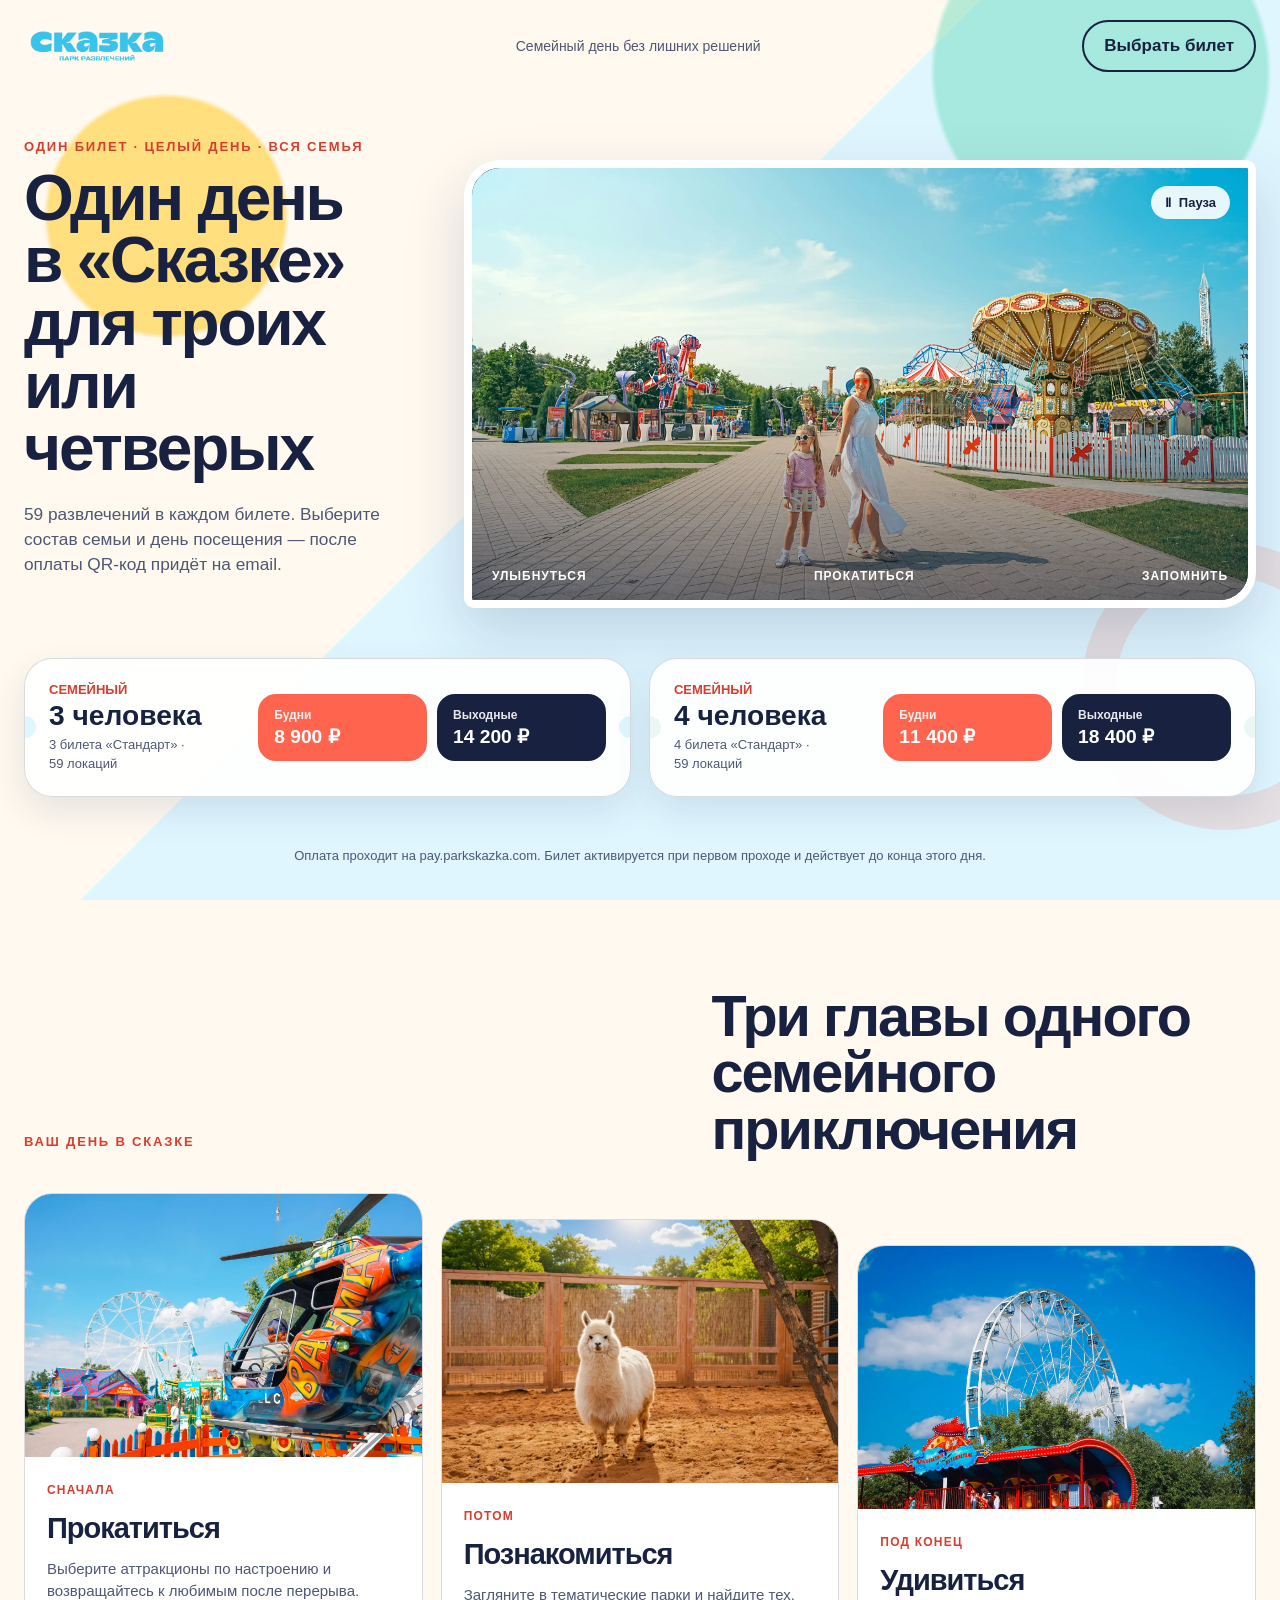
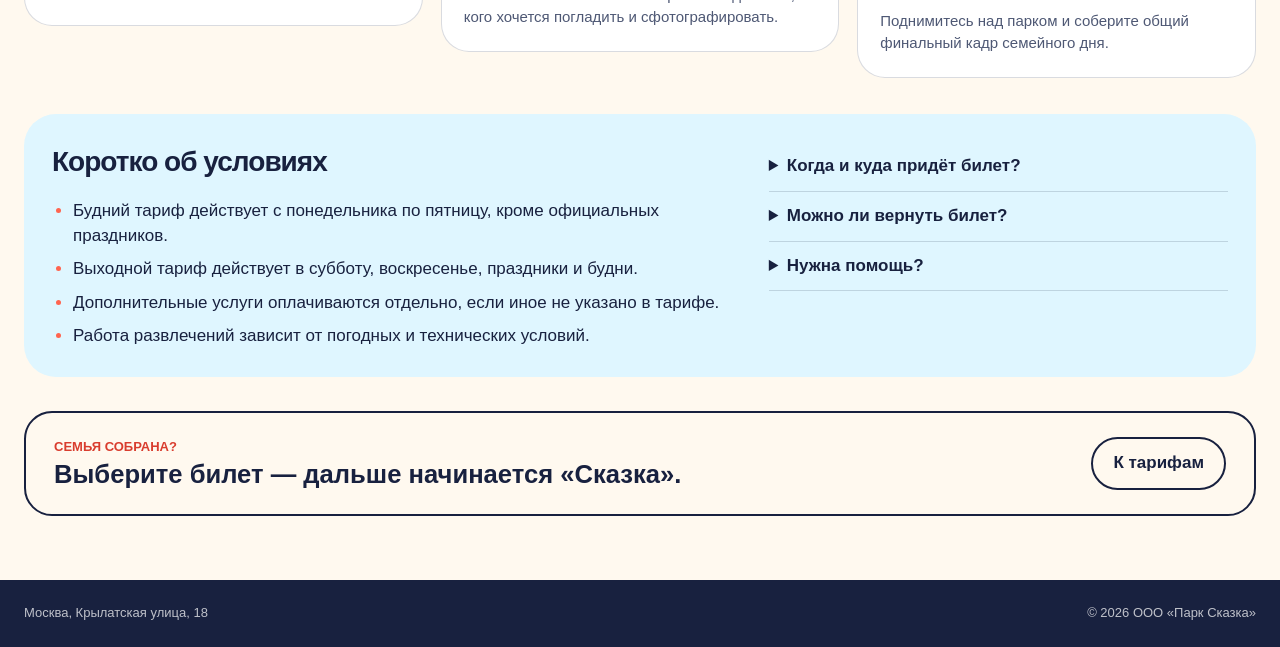
==== family-ticket/index.html @ e7d9a318 "Publish temporary VK ticket landings" ====
<!doctype html>
<html lang="ru">
<head>
  <meta charset="utf-8">
  <meta name="viewport" content="width=device-width, initial-scale=1">
  <meta name="description" content="Семейный билет в Парк «Сказка» на 3 или 4 человек. Выберите тариф на будни или выходные и перейдите к оплате.">
  <meta name="theme-color" content="#ff644f">
  <title>Семейный билет в Парк «Сказка»</title>
  <link rel="preload" href="assets/hero-poster.webp" as="image" fetchpriority="high">
  <link rel="stylesheet" href="styles.css">
  <script src="tracking-config.js"></script>
  <script src="script.js" defer></script>
</head>
<body data-page="family-ticket">
  <a class="skip-link" href="#tickets">К тарифам</a>

  <header class="site-header">
    <a class="brand" href="https://parkskazka.com/" aria-label="Перейти на сайт Парка Сказка">
      <img src="assets/skazka-logo.png" alt="Парк Сказка" width="146" height="63">
    </a>
    <p class="header-note">Семейный день без лишних решений</p>
    <a class="header-buy" href="#tickets">Выбрать билет</a>
  </header>

  <main>
    <section class="hero" aria-labelledby="family-title">
      <div class="hero-copy reveal">
        <p class="eyebrow">Один билет · целый день · вся семья</p>
        <h1 id="family-title">Один день в «Сказке» для троих или четверых</h1>
        <p class="hero-lead">59 развлечений в каждом билете. Выберите состав семьи и день посещения — после оплаты QR-код придёт на email.</p>
      </div>

      <div class="film-frame reveal" data-reveal-delay="1">
        <video class="hero-video" autoplay muted loop playsinline preload="metadata" poster="assets/hero-poster.webp" aria-label="Семейный день в Парке Сказка">
          <source src="assets/park-day.mp4" type="video/mp4">
        </video>
        <button class="video-toggle" type="button" aria-pressed="false" aria-label="Остановить видео">
          <span aria-hidden="true">Ⅱ</span><span class="video-toggle-text">Пауза</span>
        </button>
        <div class="film-caption" aria-hidden="true">
          <span>улыбнуться</span><span>прокатиться</span><span>запомнить</span>
        </div>
      </div>

      <div class="ticket-zone" id="tickets" aria-label="Тарифы семейного билета">
        <article class="ticket-card reveal" data-reveal-delay="2">
          <div class="ticket-topline"><span>Семейный</span><strong>3 человека</strong></div>
          <p class="ticket-includes">3 билета «Стандарт» · 59 локаций</p>
          <div class="ticket-prices">
            <a class="price-button" data-goal="family_3_weekday" href="https://pay.parkskazka.com/goods/13166429?quantity=1">
              <span>Будни</span><strong>8 900 ₽</strong>
            </a>
            <a class="price-button price-button--weekend" data-goal="family_3_weekend" href="https://pay.parkskazka.com/goods/13166430?quantity=1">
              <span>Выходные</span><strong>14 200 ₽</strong>
            </a>
          </div>
        </article>

        <article class="ticket-card ticket-card--sun reveal" data-reveal-delay="3">
          <div class="ticket-topline"><span>Семейный</span><strong>4 человека</strong></div>
          <p class="ticket-includes">4 билета «Стандарт» · 59 локаций</p>
          <div class="ticket-prices">
            <a class="price-button" data-goal="family_4_weekday" href="https://pay.parkskazka.com/goods/13166432?quantity=1">
              <span>Будни</span><strong>11 400 ₽</strong>
            </a>
            <a class="price-button price-button--weekend" data-goal="family_4_weekend" href="https://pay.parkskazka.com/goods/13166434?quantity=1">
              <span>Выходные</span><strong>18 400 ₽</strong>
            </a>
          </div>
        </article>
      </div>

      <p class="payment-note">Оплата проходит на pay.parkskazka.com. Билет активируется при первом проходе и действует до конца этого дня.</p>
    </section>

    <section class="day-route" aria-labelledby="route-title">
      <div class="route-heading reveal">
        <p class="eyebrow">Ваш день в Сказке</p>
        <h2 id="route-title">Три главы одного семейного приключения</h2>
      </div>

      <div class="route-grid">
        <article class="route-step reveal">
          <figure>
            <img src="assets/ride.webp" alt="Семейный аттракцион в Парке Сказка" width="900" height="600" loading="lazy">
          </figure>
          <div class="route-copy"><span>Сначала</span><h3>Прокатиться</h3><p>Выберите аттракционы по настроению и возвращайтесь к любимым после перерыва.</p></div>
        </article>
        <article class="route-step reveal" data-reveal-delay="1">
          <figure>
            <img src="assets/alpaca.webp" alt="Альпака в тематической локации Парка Сказка" width="900" height="600" loading="lazy">
          </figure>
          <div class="route-copy"><span>Потом</span><h3>Познакомиться</h3><p>Загляните в тематические парки и найдите тех, кого хочется погладить и сфотографировать.</p></div>
        </article>
        <article class="route-step reveal" data-reveal-delay="2">
          <figure>
            <img src="assets/ferris.webp" alt="Колесо обозрения в Парке Сказка" width="900" height="600" loading="lazy">
          </figure>
          <div class="route-copy"><span>Под конец</span><h3>Удивиться</h3><p>Поднимитесь над парком и соберите общий финальный кадр семейного дня.</p></div>
        </article>
      </div>

      <div class="conditions reveal">
        <div class="condition-summary">
          <h3>Коротко об условиях</h3>
          <ul>
            <li>Будний тариф действует с понедельника по пятницу, кроме официальных праздников.</li>
            <li>Выходной тариф действует в субботу, воскресенье, праздники и будни.</li>
            <li>Дополнительные услуги оплачиваются отдельно, если иное не указано в тарифе.</li>
            <li>Работа развлечений зависит от погодных и технических условий.</li>
          </ul>
        </div>
        <div class="faq">
          <details>
            <summary>Когда и куда придёт билет?</summary>
            <p>Сразу после оплаты на указанный email придёт письмо с QR-кодом.</p>
          </details>
          <details>
            <summary>Можно ли вернуть билет?</summary>
            <p>После списания первого прохода билет возврату не подлежит.</p>
          </details>
          <details>
            <summary>Нужна помощь?</summary>
            <p><a href="tel:+74951336556">+7 495 133-65-56</a> · <a href="mailto:info@parkskazka.com">info@parkskazka.com</a> · <a href="https://telegram.me/+79779804366">написать в поддержку</a></p>
          </details>
        </div>
      </div>

      <div class="closing-cta reveal">
        <div><span>Семья собрана?</span><strong>Выберите билет — дальше начинается «Сказка».</strong></div>
        <a href="#tickets">К тарифам</a>
      </div>
    </section>
  </main>

  <footer class="site-footer">
    <span>Москва, Крылатская улица, 18</span>
    <span>© 2026 ООО «Парк Сказка»</span>
  </footer>

  <a class="mobile-cta" data-goal="family_mobile_primary" href="https://pay.parkskazka.com/goods/13166429?quantity=1">
    <span>Семейный на 3</span><strong>от 8 900 ₽</strong>
  </a>
</body>
</html>
---- family-ticket/styles.css ----
:root {
  --ink: #18213f;
  --ink-soft: #4e5874;
  --paper: #fff9ef;
  --sky: #dff6ff;
  --coral: #ff644f;
  --coral-dark: #d93d2e;
  --sun: #ffd34e;
  --mint: #57d6b2;
  --white: #ffffff;
  --line: rgba(24, 33, 63, 0.16);
  --shadow: 0 24px 60px rgba(36, 49, 89, 0.18);
  --radius: 28px;
}

* { box-sizing: border-box; }

html {
  scroll-behavior: smooth;
  color-scheme: light;
}

body {
  margin: 0;
  min-width: 320px;
  color: var(--ink);
  background: var(--paper);
  font-family: "Segoe UI", Arial, sans-serif;
  font-size: 17px;
  line-height: 1.45;
  overflow-x: hidden;
}

img, video { display: block; max-width: 100%; }
a { color: inherit; }
button, a { -webkit-tap-highlight-color: transparent; }

:focus-visible {
  outline: 4px solid var(--sun);
  outline-offset: 4px;
}

.skip-link {
  position: fixed;
  z-index: 100;
  top: 12px;
  left: 12px;
  width: 1px;
  height: 1px;
  padding: 0;
  overflow: hidden;
  border-radius: 12px;
  background: var(--ink);
  color: var(--white);
  clip-path: inset(50%);
  white-space: nowrap;
}

.skip-link:focus {
  width: auto;
  height: auto;
  padding: 10px 16px;
  overflow: visible;
  clip-path: none;
}

.site-header {
  position: absolute;
  z-index: 10;
  top: 0;
  left: 50%;
  display: grid;
  grid-template-columns: 170px 1fr auto;
  align-items: center;
  width: min(1240px, calc(100% - 48px));
  min-height: 92px;
  transform: translateX(-50%);
}

.brand { display: inline-flex; width: fit-content; }
.brand img { width: 146px; height: auto; }
.header-note { margin: 0; color: var(--ink-soft); font-size: 14px; text-align: center; }

.header-buy,
.closing-cta a {
  padding: 12px 20px;
  border: 2px solid var(--ink);
  border-radius: 999px;
  font-weight: 800;
  text-decoration: none;
  transition: transform 180ms ease, box-shadow 180ms ease, background 180ms ease;
}

.header-buy:hover,
.closing-cta a:hover {
  background: var(--ink);
  color: var(--white);
  transform: translateY(-2px);
}

.hero {
  position: relative;
  display: grid;
  grid-template-columns: minmax(280px, 0.8fr) minmax(520px, 1.6fr);
  grid-template-areas:
    "copy film"
    "tickets tickets"
    "note note";
  gap: 26px 44px;
  align-items: end;
  min-height: 100svh;
  padding: 128px max(24px, calc((100vw - 1240px) / 2)) 34px;
  overflow: hidden;
  background:
    radial-gradient(circle at 13% 24%, rgba(255, 211, 78, 0.7) 0 9%, transparent 9.4%),
    radial-gradient(circle at 86% 8%, rgba(87, 214, 178, 0.42) 0 12%, transparent 12.4%),
    linear-gradient(135deg, var(--paper) 0 45%, var(--sky) 45% 100%);
}

.hero::after {
  content: "";
  position: absolute;
  right: -90px;
  bottom: 70px;
  width: 220px;
  aspect-ratio: 1;
  border: 34px solid rgba(255, 100, 79, 0.16);
  border-radius: 50%;
  pointer-events: none;
}

.hero-copy {
  z-index: 1;
  grid-area: copy;
  align-self: center;
  max-width: 510px;
  padding-bottom: 18px;
}

.eyebrow {
  margin: 0 0 12px;
  color: var(--coral-dark);
  font: 900 13px/1.1 "Trebuchet MS", Arial, sans-serif;
  letter-spacing: 0.14em;
  text-transform: uppercase;
}

h1, h2, h3, p { text-wrap: pretty; }

h1, h2, h3 {
  margin: 0;
  font-family: "Trebuchet MS", Arial, sans-serif;
  letter-spacing: -0.035em;
}

h1 {
  max-width: 10ch;
  font-size: clamp(42px, 5vw, 76px);
  line-height: 0.98;
}

.hero-lead {
  max-width: 42ch;
  margin: 22px 0 0;
  color: var(--ink-soft);
  font-size: clamp(17px, 1.35vw, 21px);
}

.film-frame {
  position: relative;
  z-index: 1;
  grid-area: film;
  min-height: 360px;
  overflow: hidden;
  border: 8px solid var(--white);
  border-radius: 36px 10px 36px 10px;
  background: var(--ink);
  box-shadow: var(--shadow);
  transform: rotate(0.8deg);
}

.hero-video {
  width: 100%;
  height: clamp(360px, 48vh, 520px);
  object-fit: cover;
  object-position: 50% 48%;
}

.film-frame::after {
  content: "";
  position: absolute;
  inset: 0;
  background: linear-gradient(180deg, transparent 50%, rgba(18, 30, 60, 0.56));
  pointer-events: none;
}

.video-toggle {
  position: absolute;
  z-index: 2;
  top: 18px;
  right: 18px;
  display: inline-flex;
  gap: 8px;
  align-items: center;
  padding: 10px 14px;
  border: 0;
  border-radius: 999px;
  color: var(--ink);
  background: rgba(255, 255, 255, 0.9);
  font: 800 13px/1 "Segoe UI", sans-serif;
  cursor: pointer;
  backdrop-filter: blur(10px);
}

.film-caption {
  position: absolute;
  z-index: 2;
  right: 20px;
  bottom: 18px;
  left: 20px;
  display: flex;
  justify-content: space-between;
  color: var(--white);
  font: 900 12px/1 "Trebuchet MS", sans-serif;
  letter-spacing: 0.08em;
  text-transform: uppercase;
}

.ticket-zone {
  position: relative;
  z-index: 2;
  grid-area: tickets;
  display: grid;
  grid-template-columns: repeat(2, minmax(0, 1fr));
  gap: 18px;
}

.ticket-card {
  position: relative;
  display: grid;
  grid-template-columns: minmax(170px, 0.7fr) minmax(300px, 1.3fr);
  grid-template-areas: "top prices" "include prices";
  gap: 2px 22px;
  align-items: center;
  padding: 22px 24px;
  overflow: hidden;
  border: 1px solid var(--line);
  border-radius: var(--radius);
  background: rgba(255, 255, 255, 0.92);
  box-shadow: 0 14px 35px rgba(50, 63, 98, 0.12);
}

.ticket-card::before,
.ticket-card::after {
  content: "";
  position: absolute;
  top: 50%;
  width: 22px;
  height: 22px;
  border-radius: 50%;
  background: var(--sky);
  transform: translateY(-50%);
}

.ticket-card::before { left: -11px; }
.ticket-card::after { right: -11px; }
.ticket-card--sun::before, .ticket-card--sun::after { background: #eaf7f2; }

.ticket-topline { grid-area: top; }
.ticket-topline span { display: block; color: var(--coral-dark); font-size: 13px; font-weight: 900; text-transform: uppercase; }
.ticket-topline strong { display: block; margin-top: 2px; font: 900 clamp(23px, 2.2vw, 34px)/1 "Trebuchet MS", sans-serif; }
.ticket-includes { grid-area: include; margin: 4px 0 0; color: var(--ink-soft); font-size: 13px; }

.ticket-prices {
  grid-area: prices;
  display: grid;
  grid-template-columns: repeat(2, minmax(0, 1fr));
  gap: 10px;
}

.price-button {
  display: grid;
  grid-template-columns: 1fr;
  gap: 2px;
  min-height: 64px;
  padding: 11px 14px;
  border: 2px solid var(--coral);
  border-radius: 18px;
  color: var(--white);
  background: var(--coral);
  text-decoration: none;
  transition: transform 180ms ease, box-shadow 180ms ease;
}

.price-button span { font-size: 12px; font-weight: 700; opacity: 0.9; }
.price-button strong { font: 900 clamp(17px, 1.5vw, 22px)/1.1 "Trebuchet MS", sans-serif; }
.price-button--weekend { border-color: var(--ink); background: var(--ink); }
.price-button:hover { transform: translateY(-3px); box-shadow: 0 10px 20px rgba(255, 100, 79, 0.28); }
.price-button--weekend:hover { box-shadow: 0 10px 20px rgba(24, 33, 63, 0.22); }

.payment-note {
  z-index: 1;
  grid-area: note;
  margin: 0;
  color: var(--ink-soft);
  font-size: 13px;
  text-align: center;
}

.day-route {
  position: relative;
  min-height: 100svh;
  padding: 88px max(24px, calc((100vw - 1240px) / 2)) 64px;
  background: var(--paper);
}

.route-heading {
  display: flex;
  justify-content: space-between;
  gap: 30px;
  align-items: end;
  margin-bottom: 36px;
}

.route-heading .eyebrow { flex: 0 0 180px; margin-bottom: 8px; }
.route-heading h2 { max-width: 17ch; font-size: clamp(36px, 4.5vw, 68px); line-height: 0.98; }

.route-grid {
  display: grid;
  grid-template-columns: repeat(3, minmax(0, 1fr));
  gap: 18px;
}

.route-step {
  overflow: hidden;
  border: 1px solid var(--line);
  border-radius: var(--radius);
  background: var(--white);
}

.route-step:nth-child(2) { transform: translateY(26px); }
.route-step:nth-child(3) { transform: translateY(52px); }
.route-step figure { margin: 0; overflow: hidden; aspect-ratio: 4 / 2.65; }
.route-step img { width: 100%; height: 100%; object-fit: cover; transition: transform 500ms ease; }
.route-step:hover img { transform: scale(1.035); }
.route-copy { padding: 20px 22px 24px; }
.route-copy span { color: var(--coral-dark); font-size: 12px; font-weight: 900; letter-spacing: 0.1em; text-transform: uppercase; }
.route-copy h3 { margin-top: 5px; font-size: 29px; }
.route-copy p { margin: 9px 0 0; color: var(--ink-soft); font-size: 15px; }

.conditions {
  display: grid;
  grid-template-columns: 1.2fr 0.8fr;
  gap: 28px;
  margin-top: 88px;
  padding: 28px;
  border-radius: 32px;
  background: var(--sky);
}

.conditions h3 { font-size: 28px; }
.conditions ul { display: grid; gap: 9px; margin: 16px 0 0; padding-left: 21px; }
.conditions li::marker { color: var(--coral); }

.faq details { border-bottom: 1px solid var(--line); }
.faq summary { padding: 12px 0; font-weight: 800; cursor: pointer; }
.faq p { margin: -2px 0 14px; color: var(--ink-soft); font-size: 14px; }
.faq a { color: var(--coral-dark); font-weight: 700; }

.closing-cta {
  display: flex;
  justify-content: space-between;
  gap: 24px;
  align-items: center;
  margin-top: 34px;
  padding: 24px 28px;
  border: 2px solid var(--ink);
  border-radius: 28px;
}

.closing-cta span { display: block; color: var(--coral-dark); font-size: 13px; font-weight: 900; text-transform: uppercase; }
.closing-cta strong { display: block; margin-top: 3px; font: 900 clamp(21px, 2vw, 30px)/1.1 "Trebuchet MS", sans-serif; }
.closing-cta a { flex: 0 0 auto; }

.site-footer {
  display: flex;
  justify-content: space-between;
  gap: 20px;
  padding: 24px max(24px, calc((100vw - 1240px) / 2));
  color: rgba(255, 255, 255, 0.72);
  background: var(--ink);
  font-size: 13px;
}

.mobile-cta { display: none; }

.js .reveal {
  opacity: 0;
  transform: translateY(18px);
  transition: opacity 600ms ease, transform 600ms ease;
}

.js .reveal[data-reveal-delay="1"] { transition-delay: 90ms; }
.js .reveal[data-reveal-delay="2"] { transition-delay: 180ms; }
.js .reveal[data-reveal-delay="3"] { transition-delay: 270ms; }
.js .reveal.is-visible { opacity: 1; transform: translateY(0); }
.js .route-step:nth-child(2).reveal.is-visible { transform: translateY(26px); }
.js .route-step:nth-child(3).reveal.is-visible { transform: translateY(52px); }

@media (max-width: 1050px) {
  .hero { grid-template-columns: 0.75fr 1.25fr; gap: 22px; }
  .ticket-card { grid-template-columns: 1fr; grid-template-areas: "top" "include" "prices"; }
  .ticket-prices { margin-top: 12px; }
}

@media (max-width: 760px) {
  body { font-size: 16px; padding-bottom: 74px; }
  .site-header { grid-template-columns: 1fr auto; width: calc(100% - 32px); min-height: 76px; }
  .brand img { width: 120px; }
  .header-note { display: none; }
  .header-buy { padding: 9px 13px; font-size: 13px; }

  .hero {
    display: block;
    min-height: auto;
    padding: 100px 16px 34px;
    background:
      radial-gradient(circle at 90% 10%, rgba(87, 214, 178, 0.42) 0 11%, transparent 11.5%),
      linear-gradient(160deg, var(--paper) 0 36%, var(--sky) 36% 100%);
  }

  .hero-copy { padding: 0 5px 22px; }
  h1 { max-width: 11ch; font-size: clamp(42px, 13vw, 60px); }
  .hero-lead { margin-top: 16px; font-size: 17px; }
  .film-frame { min-height: 0; border-width: 5px; border-radius: 26px 8px 26px 8px; transform: none; }
  .hero-video { height: 54svh; min-height: 360px; object-position: 53% center; }
  .film-caption { gap: 10px; font-size: 10px; }
  .video-toggle-text { display: none; }

  .ticket-zone { grid-template-columns: 1fr; margin-top: 16px; }
  .ticket-card { padding: 20px; }
  .ticket-card::before, .ticket-card::after { background: var(--sky); }
  .ticket-prices { grid-template-columns: 1fr 1fr; }
  .price-button { min-height: 62px; }
  .payment-note { margin-top: 15px; text-align: left; }

  .day-route { min-height: auto; padding: 72px 16px 42px; }
  .route-heading { display: block; margin-bottom: 26px; }
  .route-heading .eyebrow { margin-bottom: 11px; }
  .route-heading h2 { font-size: 44px; }
  .route-grid { grid-template-columns: 1fr; }
  .route-step, .route-step:nth-child(2), .route-step:nth-child(3) { transform: none; }
  .js .route-step:nth-child(2).reveal.is-visible,
  .js .route-step:nth-child(3).reveal.is-visible { transform: translateY(0); }
  .route-step { display: grid; grid-template-columns: 42% 58%; align-items: stretch; }
  .route-step figure { height: 100%; aspect-ratio: auto; }
  .route-copy { padding: 17px; }
  .route-copy h3 { font-size: 25px; }
  .route-copy p { font-size: 14px; }

  .conditions { grid-template-columns: 1fr; margin-top: 28px; padding: 22px 20px; border-radius: 24px; }
  .conditions h3 { font-size: 25px; }
  .conditions ul { padding-left: 18px; font-size: 14px; }
  .closing-cta { display: none; }
  .site-footer { display: grid; padding: 22px 16px; }

  .mobile-cta {
    position: fixed;
    z-index: 50;
    right: 12px;
    bottom: 12px;
    left: 12px;
    display: flex;
    justify-content: space-between;
    align-items: center;
    min-height: 58px;
    padding: 10px 18px;
    border: 2px solid rgba(255, 255, 255, 0.66);
    border-radius: 19px;
    color: var(--white);
    background: var(--coral);
    box-shadow: 0 12px 34px rgba(36, 49, 89, 0.35);
    text-decoration: none;
  }
  .mobile-cta span { font-size: 13px; font-weight: 700; }
  .mobile-cta strong { font: 900 18px/1 "Trebuchet MS", sans-serif; }
}

@media (max-width: 430px) {
  .ticket-prices { grid-template-columns: 1fr; }
  .route-step { grid-template-columns: 38% 62%; }
  .route-copy p { display: none; }
}

@media (prefers-reduced-motion: reduce) {
  html { scroll-behavior: auto; }
  *, *::before, *::after { animation-duration: 0.01ms !important; transition-duration: 0.01ms !important; }
  .js .reveal { opacity: 1; transform: none; }
}
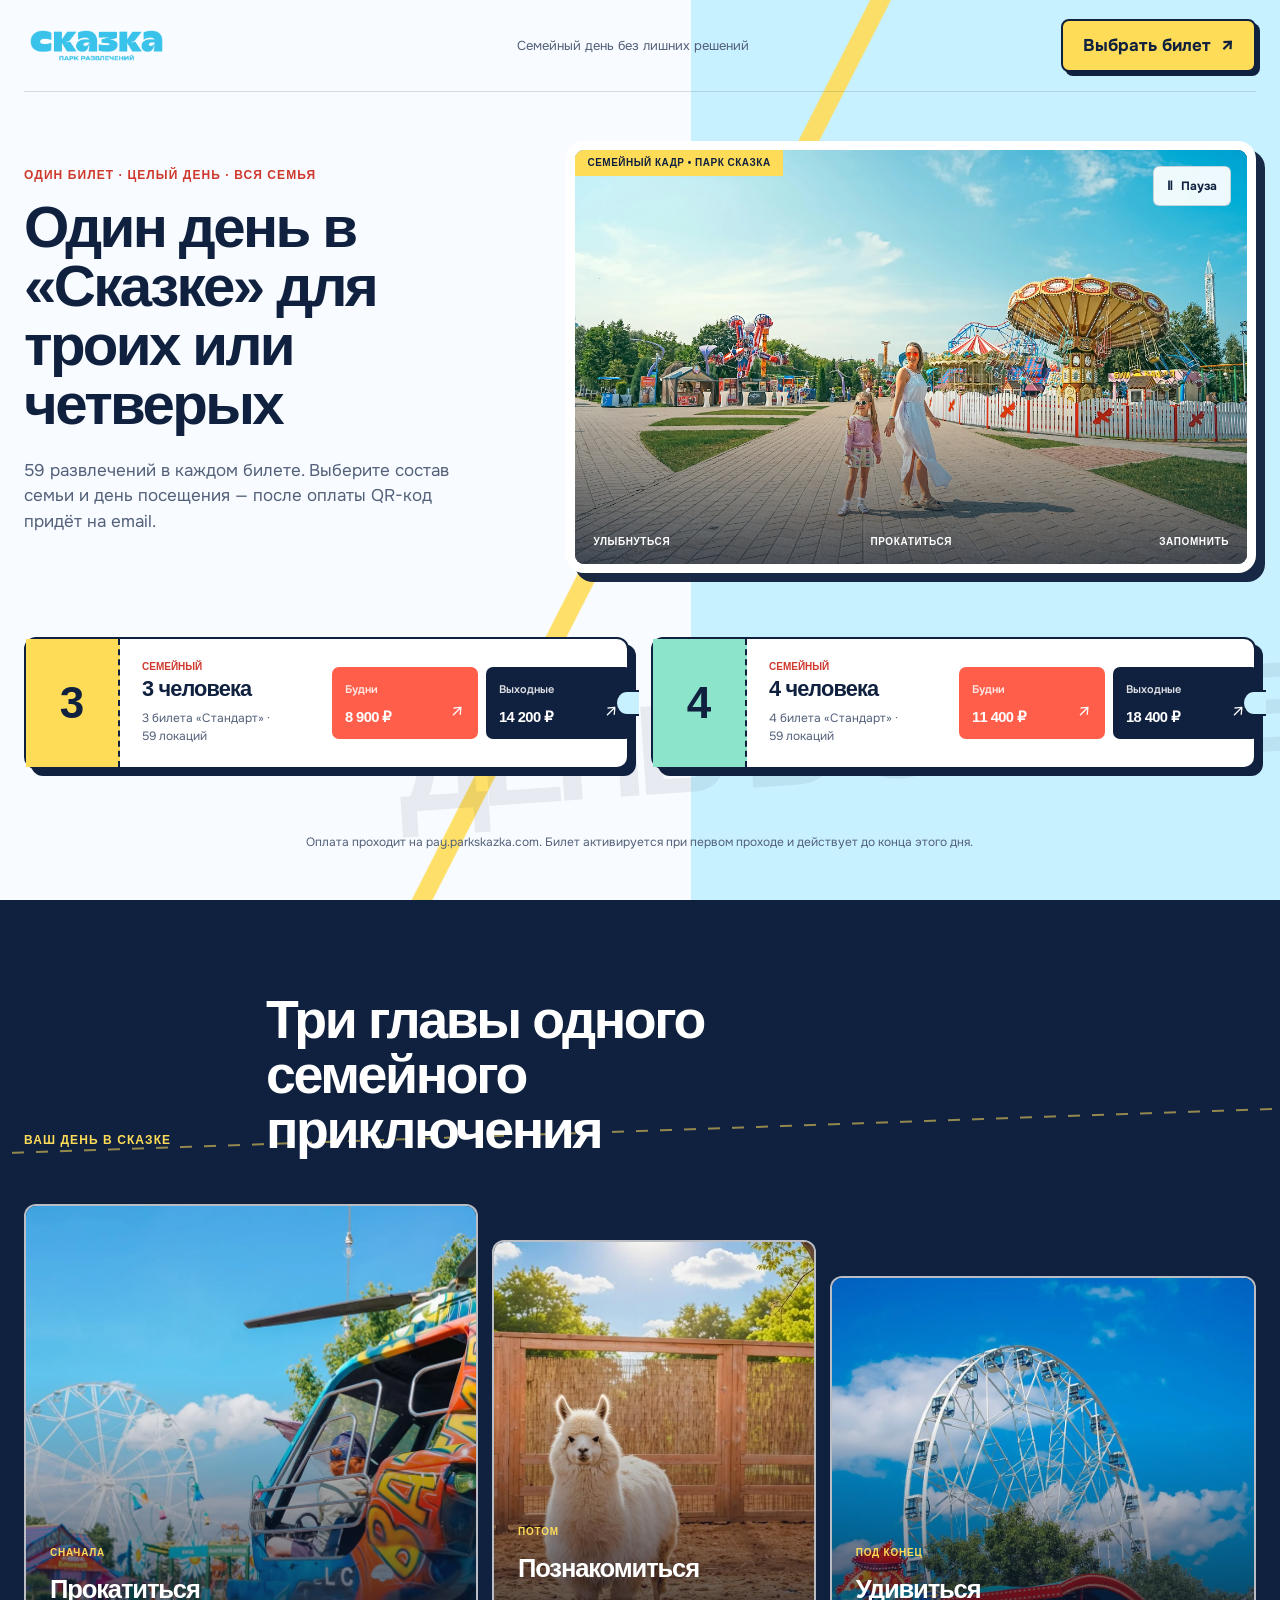
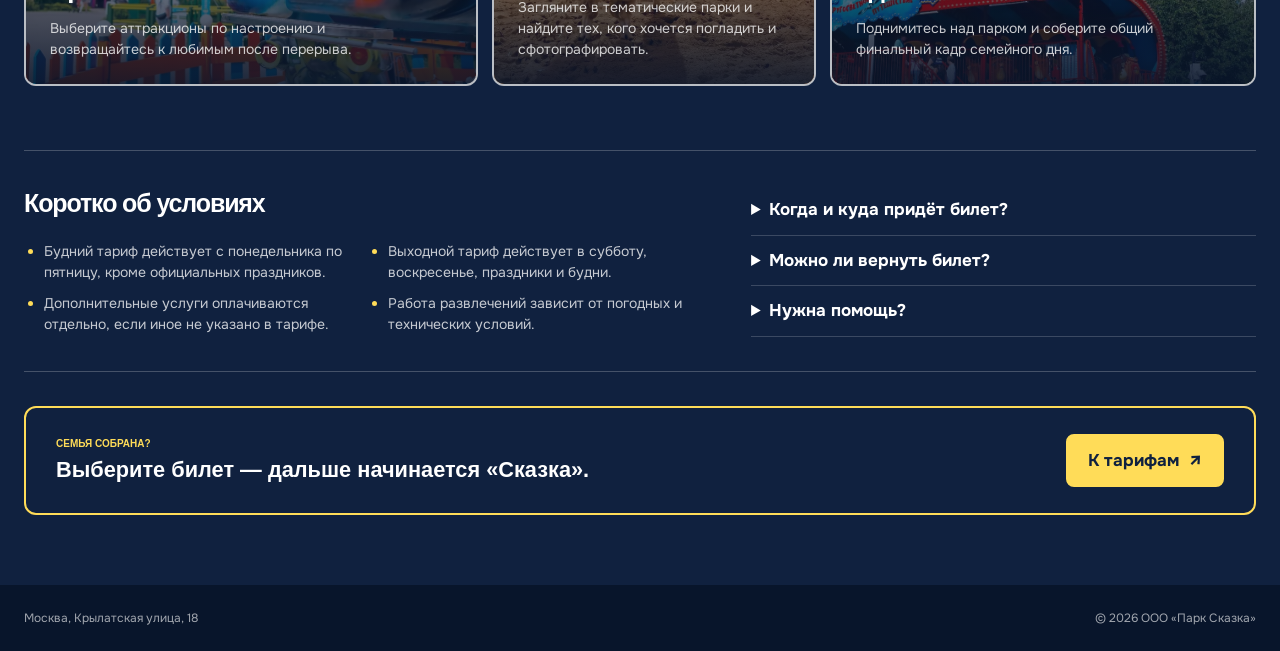
==== commit e57e47a4: "Add analytics counters and purchase goals" ====
--- a/family-ticket/index.html
+++ b/family-ticket/index.html
@@ -12,6 +12,8 @@
   <script src="script.js" defer></script>
 </head>
 <body data-page="family-ticket">
+  <noscript><div><img src="https://top-fwz1.mail.ru/counter?id=3782185;js=na" style="position:absolute;left:-9999px;" alt="Top.Mail.Ru"></div></noscript>
+  <noscript><div><img src="https://mc.yandex.ru/watch/37767130" style="position:absolute;left:-9999px;" alt=""></div></noscript>
   <a class="skip-link" href="#tickets">К тарифам</a>
 
   <header class="site-header">
--- a/family-ticket/styles.css
+++ b/family-ticket/styles.css
@@ -1,499 +1,180 @@
+@font-face { font-family: "Onest"; src: url("assets/fonts/onest-400.ttf") format("truetype"); font-weight: 400; font-display: swap; }
+@font-face { font-family: "Onest"; src: url("assets/fonts/onest-600.ttf") format("truetype"); font-weight: 600; font-display: swap; }
+@font-face { font-family: "Onest"; src: url("assets/fonts/onest-700.ttf") format("truetype"); font-weight: 700; font-display: swap; }
+@font-face { font-family: "Unbounded"; src: url("assets/fonts/unbounded-600.ttf") format("truetype"); font-weight: 600; font-display: swap; }
+@font-face { font-family: "Unbounded"; src: url("assets/fonts/unbounded-700.ttf") format("truetype"); font-weight: 700; font-display: swap; }
+
 :root {
-  --ink: #18213f;
-  --ink-soft: #4e5874;
-  --paper: #fff9ef;
-  --sky: #dff6ff;
-  --coral: #ff644f;
-  --coral-dark: #d93d2e;
-  --sun: #ffd34e;
-  --mint: #57d6b2;
+  --ink: #10213f;
+  --ink-soft: #53617a;
+  --paper: #f8fbff;
+  --sky: #c8f1ff;
+  --blue: #24b9e5;
+  --coral: #ff5f4a;
+  --coral-dark: #cf392d;
+  --sun: #ffdc58;
+  --mint: #8ce4cb;
   --white: #ffffff;
-  --line: rgba(24, 33, 63, 0.16);
-  --shadow: 0 24px 60px rgba(36, 49, 89, 0.18);
-  --radius: 28px;
+  --line: rgba(16, 33, 63, 0.2);
+  --shadow-hard: 9px 9px 0 rgba(16, 33, 63, 0.96);
 }
 
 * { box-sizing: border-box; }
-
-html {
-  scroll-behavior: smooth;
-  color-scheme: light;
-}
-
-body {
-  margin: 0;
-  min-width: 320px;
-  color: var(--ink);
-  background: var(--paper);
-  font-family: "Segoe UI", Arial, sans-serif;
-  font-size: 17px;
-  line-height: 1.45;
-  overflow-x: hidden;
-}
-
+html { color-scheme: light; scroll-behavior: smooth; }
+body { min-width: 320px; margin: 0; overflow-x: hidden; color: var(--ink); background: var(--paper); font: 400 17px/1.5 "Onest", Arial, sans-serif; }
 img, video { display: block; max-width: 100%; }
 a { color: inherit; }
 button, a { -webkit-tap-highlight-color: transparent; }
+:focus-visible { outline: 4px solid var(--sun); outline-offset: 4px; }
 
-:focus-visible {
-  outline: 4px solid var(--sun);
-  outline-offset: 4px;
-}
+.skip-link { position: fixed; z-index: 100; top: 12px; left: 12px; width: 1px; height: 1px; padding: 0; overflow: hidden; color: var(--white); background: var(--ink); clip-path: inset(50%); white-space: nowrap; }
+.skip-link:focus { width: auto; height: auto; padding: 10px 16px; overflow: visible; clip-path: none; }
 
-.skip-link {
-  position: fixed;
-  z-index: 100;
-  top: 12px;
-  left: 12px;
-  width: 1px;
-  height: 1px;
-  padding: 0;
-  overflow: hidden;
-  border-radius: 12px;
-  background: var(--ink);
-  color: var(--white);
-  clip-path: inset(50%);
-  white-space: nowrap;
-}
+.site-header { position: absolute; z-index: 20; top: 0; left: 50%; display: grid; grid-template-columns: 180px 1fr auto; align-items: center; width: min(1280px, calc(100% - 48px)); min-height: 92px; border-bottom: 1px solid rgba(16, 33, 63, 0.14); transform: translateX(-50%); }
+.brand { display: inline-flex; width: fit-content; }
+.brand img { width: 145px; height: auto; }
+.header-note { margin: 0; color: var(--ink-soft); font-size: 13px; text-align: center; }
 
-.skip-link:focus {
-  width: auto;
-  height: auto;
-  padding: 10px 16px;
-  overflow: visible;
-  clip-path: none;
-}
+.header-buy, .closing-cta a { display: inline-flex; align-items: center; justify-content: center; min-height: 48px; padding: 11px 20px; border: 2px solid var(--ink); border-radius: 8px; background: var(--sun); box-shadow: 4px 4px 0 var(--ink); font-weight: 700; text-decoration: none; transition: transform 550ms cubic-bezier(.2,.8,.2,1), box-shadow 550ms cubic-bezier(.2,.8,.2,1), background-color 550ms ease; }
+.header-buy::after, .closing-cta a::after { content: "↗"; margin-left: 10px; font-size: 18px; }
+.header-buy:hover, .closing-cta a:hover { background: var(--white); box-shadow: 2px 2px 0 var(--ink); transform: translate(2px, 2px); }
 
-.site-header {
-  position: absolute;
-  z-index: 10;
-  top: 0;
-  left: 50%;
-  display: grid;
-  grid-template-columns: 170px 1fr auto;
-  align-items: center;
-  width: min(1240px, calc(100% - 48px));
-  min-height: 92px;
-  transform: translateX(-50%);
-}
+.hero { position: relative; display: grid; grid-template-columns: minmax(390px, .9fr) minmax(560px, 1.25fr); grid-template-areas: "copy film" "tickets tickets" "note note"; gap: 26px 46px; align-items: center; min-height: 100svh; padding: 122px max(24px, calc((100vw - 1280px) / 2)) 30px; overflow: hidden; background: linear-gradient(117deg, transparent 0 50%, rgba(255, 220, 88, .9) 50.1% 51.2%, transparent 51.3%), linear-gradient(90deg, var(--paper) 0 54%, var(--sky) 54% 100%); }
+.hero::before { content: "ДЕНЬ В СКАЗКЕ"; position: absolute; right: -14px; bottom: 112px; color: rgba(16, 33, 63, .07); font: 700 clamp(70px, 10vw, 150px)/.8 "Unbounded", sans-serif; letter-spacing: -.08em; white-space: nowrap; transform: rotate(-4deg); pointer-events: none; }
+.hero-copy { position: relative; z-index: 2; grid-area: copy; align-self: center; padding: 12px 0 24px; }
+.hero-copy::after { display: none; }
+.eyebrow { margin: 0 0 16px; color: var(--coral-dark); font: 700 12px/1.2 "Unbounded", sans-serif; letter-spacing: .09em; text-transform: uppercase; }
+h1, h2, h3, p { text-wrap: pretty; }
+h1, h2, h3 { margin: 0; font-family: "Unbounded", sans-serif; letter-spacing: -.045em; }
+h1 { max-width: 13ch; font-size: clamp(43px, 4.55vw, 68px); line-height: 1.01; }
+.hero-lead { max-width: 42ch; margin: 24px 0 0; color: var(--ink-soft); font-size: clamp(17px, 1.25vw, 20px); }
 
-.brand { display: inline-flex; width: fit-content; }
-.brand img { width: 146px; height: auto; }
-.header-note { margin: 0; color: var(--ink-soft); font-size: 14px; text-align: center; }
+.film-frame { position: relative; z-index: 2; grid-area: film; min-height: 380px; overflow: hidden; border: 9px solid var(--white); border-radius: 18px; background: var(--ink); box-shadow: var(--shadow-hard); transform: rotate(.6deg); }
+.film-frame::before { content: "СЕМЕЙНЫЙ КАДР  •  ПАРК СКАЗКА"; position: absolute; z-index: 3; top: 0; left: 0; padding: 8px 12px; color: var(--ink); background: var(--sun); font: 700 10px/1 "Unbounded", sans-serif; letter-spacing: .05em; }
+.hero-video { width: 100%; height: clamp(380px, 46vh, 500px); object-fit: cover; object-position: 50% 48%; }
+.film-frame::after { content: ""; position: absolute; inset: 0; background: linear-gradient(180deg, transparent 55%, rgba(10, 25, 49, .68)); pointer-events: none; }
+.video-toggle { position: absolute; z-index: 4; top: 16px; right: 16px; display: inline-flex; gap: 8px; align-items: center; min-height: 40px; padding: 9px 13px; border: 1px solid rgba(16, 33, 63, .18); border-radius: 6px; color: var(--ink); background: rgba(255, 255, 255, .93); font: 700 12px/1 "Onest", sans-serif; cursor: pointer; backdrop-filter: blur(10px); }
+.film-caption { position: absolute; z-index: 3; right: 18px; bottom: 16px; left: 18px; display: grid; grid-template-columns: repeat(3, 1fr); gap: 12px; color: var(--white); font: 700 10px/1.2 "Unbounded", sans-serif; letter-spacing: .06em; text-transform: uppercase; }
+.film-caption span:nth-child(2) { text-align: center; }
+.film-caption span:last-child { text-align: right; }
 
-.header-buy,
-.closing-cta a {
-  padding: 12px 20px;
-  border: 2px solid var(--ink);
-  border-radius: 999px;
-  font-weight: 800;
-  text-decoration: none;
-  transition: transform 180ms ease, box-shadow 180ms ease, background 180ms ease;
-}
+.ticket-zone { position: relative; z-index: 3; grid-area: tickets; display: grid; grid-template-columns: repeat(2, minmax(0, 1fr)); gap: 22px; }
+.ticket-card { position: relative; display: grid; grid-template-columns: minmax(170px, .78fr) minmax(300px, 1.22fr); grid-template-areas: "top prices" "include prices"; gap: 3px 20px; align-items: center; min-height: 132px; padding: 22px 22px 22px 116px; border: 2px solid var(--ink); border-radius: 12px; background: var(--white); box-shadow: 7px 7px 0 var(--ink); }
+.ticket-card::before { content: "3"; position: absolute; inset: 0 auto 0 0; display: grid; place-items: center; width: 92px; border-right: 2px dashed var(--ink); color: var(--ink); background: var(--sun); font: 700 44px/1 "Unbounded", sans-serif; }
+.ticket-card:nth-child(2)::before { content: "4"; background: var(--mint); }
+.ticket-card::after { content: ""; position: absolute; top: 50%; right: -12px; width: 22px; height: 22px; border: 2px solid var(--ink); border-right: 0; border-radius: 50% 0 0 50%; background: var(--sky); transform: translateY(-50%); }
+.ticket-topline { grid-area: top; }
+.ticket-topline span { display: block; color: var(--coral-dark); font: 700 10px/1.2 "Unbounded", sans-serif; text-transform: uppercase; }
+.ticket-topline strong { display: block; margin-top: 5px; font: 700 clamp(20px, 1.7vw, 27px)/1.05 "Unbounded", sans-serif; letter-spacing: -.04em; }
+.ticket-includes { grid-area: include; margin: 5px 0 0; color: var(--ink-soft); font-size: 12px; }
+.ticket-prices { grid-area: prices; display: grid; grid-template-columns: repeat(2, minmax(0, 1fr)); gap: 8px; }
+.price-button { position: relative; display: grid; min-height: 72px; padding: 12px 28px 12px 11px; border: 2px solid var(--coral); border-radius: 7px; color: var(--white); background: var(--coral); text-decoration: none; transition: transform 550ms cubic-bezier(.2,.8,.2,1), box-shadow 550ms cubic-bezier(.2,.8,.2,1); }
+.price-button::after { content: "↗"; position: absolute; right: 12px; bottom: 12px; font-size: 18px; }
+.price-button span { font-size: 11px; font-weight: 600; opacity: .86; }
+.price-button strong { align-self: end; font: 700 clamp(14px, 1.15vw, 18px)/1.05 "Unbounded", sans-serif; letter-spacing: -.04em; white-space: nowrap; }
+.price-button--weekend { border-color: var(--ink); background: var(--ink); }
+.price-button:hover { box-shadow: 4px 4px 0 rgba(16, 33, 63, .32); transform: translate(-2px, -2px); }
+.payment-note { position: relative; z-index: 2; grid-area: note; margin: 0; color: var(--ink-soft); font-size: 12px; text-align: center; }
 
-.header-buy:hover,
-.closing-cta a:hover {
-  background: var(--ink);
-  color: var(--white);
-  transform: translateY(-2px);
-}
+.day-route { position: relative; min-height: 100svh; padding: 92px max(24px, calc((100vw - 1280px) / 2)) 70px; overflow: hidden; color: var(--white); background: var(--ink); }
+.day-route::before { content: ""; position: absolute; top: 230px; right: -60px; left: -60px; height: 2px; background: repeating-linear-gradient(90deg, var(--sun) 0 12px, transparent 12px 24px); transform: rotate(-2deg); opacity: .55; }
+.route-heading { position: relative; z-index: 1; display: grid; grid-template-columns: 200px 1fr; gap: 42px; align-items: end; margin-bottom: 48px; }
+.route-heading .eyebrow { margin: 0 0 9px; color: var(--sun); }
+.route-heading h2 { max-width: 18ch; font-size: clamp(38px, 4.2vw, 62px); line-height: 1.02; }
+.route-grid { position: relative; z-index: 1; display: grid; grid-template-columns: 1.15fr .82fr 1.08fr; gap: 14px; align-items: stretch; }
+.route-step { position: relative; min-height: 410px; overflow: hidden; border: 2px solid rgba(255, 255, 255, .72); border-radius: 12px; background: #08152b; }
+.route-step:nth-child(2) { margin-top: 36px; }
+.route-step:nth-child(3) { margin-top: 72px; }
+.route-step figure { position: absolute; inset: 0; margin: 0; }
+.route-step figure::after { content: ""; position: absolute; inset: 0; background: linear-gradient(180deg, transparent 35%, rgba(8, 21, 43, .9)); }
+.route-step img { width: 100%; height: 100%; object-fit: cover; transition: transform 800ms cubic-bezier(.2,.8,.2,1); }
+.route-step:hover img { transform: scale(1.025); }
+.route-copy { position: absolute; z-index: 1; right: 0; bottom: 0; left: 0; padding: 24px; }
+.route-copy span { color: var(--sun); font: 700 10px/1.2 "Unbounded", sans-serif; letter-spacing: .08em; text-transform: uppercase; }
+.route-copy h3 { margin-top: 7px; font-size: clamp(24px, 2vw, 31px); }
+.route-copy p { max-width: 35ch; margin: 10px 0 0; color: rgba(255,255,255,.77); font-size: 14px; }
 
-.hero {
-  position: relative;
-  display: grid;
-  grid-template-columns: minmax(280px, 0.8fr) minmax(520px, 1.6fr);
-  grid-template-areas:
-    "copy film"
-    "tickets tickets"
-    "note note";
-  gap: 26px 44px;
-  align-items: end;
-  min-height: 100svh;
-  padding: 128px max(24px, calc((100vw - 1240px) / 2)) 34px;
-  overflow: hidden;
-  background:
-    radial-gradient(circle at 13% 24%, rgba(255, 211, 78, 0.7) 0 9%, transparent 9.4%),
-    radial-gradient(circle at 86% 8%, rgba(87, 214, 178, 0.42) 0 12%, transparent 12.4%),
-    linear-gradient(135deg, var(--paper) 0 45%, var(--sky) 45% 100%);
-}
-
-.hero::after {
-  content: "";
-  position: absolute;
-  right: -90px;
-  bottom: 70px;
-  width: 220px;
-  aspect-ratio: 1;
-  border: 34px solid rgba(255, 100, 79, 0.16);
-  border-radius: 50%;
-  pointer-events: none;
-}
-
-.hero-copy {
-  z-index: 1;
-  grid-area: copy;
-  align-self: center;
-  max-width: 510px;
-  padding-bottom: 18px;
-}
-
-.eyebrow {
-  margin: 0 0 12px;
-  color: var(--coral-dark);
-  font: 900 13px/1.1 "Trebuchet MS", Arial, sans-serif;
-  letter-spacing: 0.14em;
-  text-transform: uppercase;
-}
-
-h1, h2, h3, p { text-wrap: pretty; }
-
-h1, h2, h3 {
-  margin: 0;
-  font-family: "Trebuchet MS", Arial, sans-serif;
-  letter-spacing: -0.035em;
-}
-
-h1 {
-  max-width: 10ch;
-  font-size: clamp(42px, 5vw, 76px);
-  line-height: 0.98;
-}
-
-.hero-lead {
-  max-width: 42ch;
-  margin: 22px 0 0;
-  color: var(--ink-soft);
-  font-size: clamp(17px, 1.35vw, 21px);
-}
-
-.film-frame {
-  position: relative;
-  z-index: 1;
-  grid-area: film;
-  min-height: 360px;
-  overflow: hidden;
-  border: 8px solid var(--white);
-  border-radius: 36px 10px 36px 10px;
-  background: var(--ink);
-  box-shadow: var(--shadow);
-  transform: rotate(0.8deg);
-}
-
-.hero-video {
-  width: 100%;
-  height: clamp(360px, 48vh, 520px);
-  object-fit: cover;
-  object-position: 50% 48%;
-}
-
-.film-frame::after {
-  content: "";
-  position: absolute;
-  inset: 0;
-  background: linear-gradient(180deg, transparent 50%, rgba(18, 30, 60, 0.56));
-  pointer-events: none;
-}
-
-.video-toggle {
-  position: absolute;
-  z-index: 2;
-  top: 18px;
-  right: 18px;
-  display: inline-flex;
-  gap: 8px;
-  align-items: center;
-  padding: 10px 14px;
-  border: 0;
-  border-radius: 999px;
-  color: var(--ink);
-  background: rgba(255, 255, 255, 0.9);
-  font: 800 13px/1 "Segoe UI", sans-serif;
-  cursor: pointer;
-  backdrop-filter: blur(10px);
-}
-
-.film-caption {
-  position: absolute;
-  z-index: 2;
-  right: 20px;
-  bottom: 18px;
-  left: 20px;
-  display: flex;
-  justify-content: space-between;
-  color: var(--white);
-  font: 900 12px/1 "Trebuchet MS", sans-serif;
-  letter-spacing: 0.08em;
-  text-transform: uppercase;
-}
-
-.ticket-zone {
-  position: relative;
-  z-index: 2;
-  grid-area: tickets;
-  display: grid;
-  grid-template-columns: repeat(2, minmax(0, 1fr));
-  gap: 18px;
-}
-
-.ticket-card {
-  position: relative;
-  display: grid;
-  grid-template-columns: minmax(170px, 0.7fr) minmax(300px, 1.3fr);
-  grid-template-areas: "top prices" "include prices";
-  gap: 2px 22px;
-  align-items: center;
-  padding: 22px 24px;
-  overflow: hidden;
-  border: 1px solid var(--line);
-  border-radius: var(--radius);
-  background: rgba(255, 255, 255, 0.92);
-  box-shadow: 0 14px 35px rgba(50, 63, 98, 0.12);
-}
-
-.ticket-card::before,
-.ticket-card::after {
-  content: "";
-  position: absolute;
-  top: 50%;
-  width: 22px;
-  height: 22px;
-  border-radius: 50%;
-  background: var(--sky);
-  transform: translateY(-50%);
-}
-
-.ticket-card::before { left: -11px; }
-.ticket-card::after { right: -11px; }
-.ticket-card--sun::before, .ticket-card--sun::after { background: #eaf7f2; }
-
-.ticket-topline { grid-area: top; }
-.ticket-topline span { display: block; color: var(--coral-dark); font-size: 13px; font-weight: 900; text-transform: uppercase; }
-.ticket-topline strong { display: block; margin-top: 2px; font: 900 clamp(23px, 2.2vw, 34px)/1 "Trebuchet MS", sans-serif; }
-.ticket-includes { grid-area: include; margin: 4px 0 0; color: var(--ink-soft); font-size: 13px; }
-
-.ticket-prices {
-  grid-area: prices;
-  display: grid;
-  grid-template-columns: repeat(2, minmax(0, 1fr));
-  gap: 10px;
-}
-
-.price-button {
-  display: grid;
-  grid-template-columns: 1fr;
-  gap: 2px;
-  min-height: 64px;
-  padding: 11px 14px;
-  border: 2px solid var(--coral);
-  border-radius: 18px;
-  color: var(--white);
-  background: var(--coral);
-  text-decoration: none;
-  transition: transform 180ms ease, box-shadow 180ms ease;
-}
-
-.price-button span { font-size: 12px; font-weight: 700; opacity: 0.9; }
-.price-button strong { font: 900 clamp(17px, 1.5vw, 22px)/1.1 "Trebuchet MS", sans-serif; }
-.price-button--weekend { border-color: var(--ink); background: var(--ink); }
-.price-button:hover { transform: translateY(-3px); box-shadow: 0 10px 20px rgba(255, 100, 79, 0.28); }
-.price-button--weekend:hover { box-shadow: 0 10px 20px rgba(24, 33, 63, 0.22); }
-
-.payment-note {
-  z-index: 1;
-  grid-area: note;
-  margin: 0;
-  color: var(--ink-soft);
-  font-size: 13px;
-  text-align: center;
-}
-
-.day-route {
-  position: relative;
-  min-height: 100svh;
-  padding: 88px max(24px, calc((100vw - 1240px) / 2)) 64px;
-  background: var(--paper);
-}
-
-.route-heading {
-  display: flex;
-  justify-content: space-between;
-  gap: 30px;
-  align-items: end;
-  margin-bottom: 36px;
-}
-
-.route-heading .eyebrow { flex: 0 0 180px; margin-bottom: 8px; }
-.route-heading h2 { max-width: 17ch; font-size: clamp(36px, 4.5vw, 68px); line-height: 0.98; }
-
-.route-grid {
-  display: grid;
-  grid-template-columns: repeat(3, minmax(0, 1fr));
-  gap: 18px;
-}
-
-.route-step {
-  overflow: hidden;
-  border: 1px solid var(--line);
-  border-radius: var(--radius);
-  background: var(--white);
-}
-
-.route-step:nth-child(2) { transform: translateY(26px); }
-.route-step:nth-child(3) { transform: translateY(52px); }
-.route-step figure { margin: 0; overflow: hidden; aspect-ratio: 4 / 2.65; }
-.route-step img { width: 100%; height: 100%; object-fit: cover; transition: transform 500ms ease; }
-.route-step:hover img { transform: scale(1.035); }
-.route-copy { padding: 20px 22px 24px; }
-.route-copy span { color: var(--coral-dark); font-size: 12px; font-weight: 900; letter-spacing: 0.1em; text-transform: uppercase; }
-.route-copy h3 { margin-top: 5px; font-size: 29px; }
-.route-copy p { margin: 9px 0 0; color: var(--ink-soft); font-size: 15px; }
-
-.conditions {
-  display: grid;
-  grid-template-columns: 1.2fr 0.8fr;
-  gap: 28px;
-  margin-top: 88px;
-  padding: 28px;
-  border-radius: 32px;
-  background: var(--sky);
-}
-
-.conditions h3 { font-size: 28px; }
-.conditions ul { display: grid; gap: 9px; margin: 16px 0 0; padding-left: 21px; }
-.conditions li::marker { color: var(--coral); }
-
-.faq details { border-bottom: 1px solid var(--line); }
-.faq summary { padding: 12px 0; font-weight: 800; cursor: pointer; }
-.faq p { margin: -2px 0 14px; color: var(--ink-soft); font-size: 14px; }
-.faq a { color: var(--coral-dark); font-weight: 700; }
-
-.closing-cta {
-  display: flex;
-  justify-content: space-between;
-  gap: 24px;
-  align-items: center;
-  margin-top: 34px;
-  padding: 24px 28px;
-  border: 2px solid var(--ink);
-  border-radius: 28px;
-}
-
-.closing-cta span { display: block; color: var(--coral-dark); font-size: 13px; font-weight: 900; text-transform: uppercase; }
-.closing-cta strong { display: block; margin-top: 3px; font: 900 clamp(21px, 2vw, 30px)/1.1 "Trebuchet MS", sans-serif; }
-.closing-cta a { flex: 0 0 auto; }
-
-.site-footer {
-  display: flex;
-  justify-content: space-between;
-  gap: 20px;
-  padding: 24px max(24px, calc((100vw - 1240px) / 2));
-  color: rgba(255, 255, 255, 0.72);
-  background: var(--ink);
-  font-size: 13px;
-}
-
+.conditions { position: relative; z-index: 1; display: grid; grid-template-columns: 1.15fr .85fr; gap: 44px; margin-top: 64px; padding: 34px 0; border-top: 1px solid rgba(255, 255, 255, .22); border-bottom: 1px solid rgba(255, 255, 255, .22); }
+.conditions h3 { font-size: 25px; }
+.conditions ul { display: grid; grid-template-columns: repeat(2, minmax(0,1fr)); gap: 10px 24px; margin: 18px 0 0; padding-left: 20px; color: rgba(255,255,255,.76); font-size: 14px; }
+.conditions li::marker { color: var(--sun); }
+.faq details { border-bottom: 1px solid rgba(255,255,255,.18); }
+.faq summary { padding: 12px 0; font-weight: 700; cursor: pointer; }
+.faq p { margin: -2px 0 14px; color: rgba(255,255,255,.7); font-size: 14px; }
+.faq a { color: var(--sun); font-weight: 700; }
+.closing-cta { position: relative; z-index: 1; display: flex; justify-content: space-between; gap: 24px; align-items: center; margin-top: 34px; padding: 26px 30px; border: 2px solid var(--sun); border-radius: 12px; }
+.closing-cta span { display: block; color: var(--sun); font: 700 10px/1.2 "Unbounded", sans-serif; text-transform: uppercase; }
+.closing-cta strong { display: block; margin-top: 7px; font: 700 clamp(19px, 1.7vw, 26px)/1.2 "Unbounded", sans-serif; }
+.closing-cta a { flex: 0 0 auto; color: var(--ink); border-color: var(--sun); box-shadow: none; }
+.site-footer { display: flex; justify-content: space-between; gap: 20px; padding: 24px max(24px, calc((100vw - 1280px) / 2)); color: rgba(255,255,255,.62); background: #08152b; font-size: 12px; }
 .mobile-cta { display: none; }
 
-.js .reveal {
-  opacity: 0;
-  transform: translateY(18px);
-  transition: opacity 600ms ease, transform 600ms ease;
-}
+.js .reveal { opacity: 0; transform: translateY(10px); transition: opacity 600ms ease, transform 600ms cubic-bezier(.2,.8,.2,1); }
+.js .reveal[data-reveal-delay="1"] { transition-delay: 70ms; }
+.js .reveal[data-reveal-delay="2"] { transition-delay: 140ms; }
+.js .reveal[data-reveal-delay="3"] { transition-delay: 210ms; }
+.js .reveal.is-visible { opacity: 1; transform: translateY(0); }
 
-.js .reveal[data-reveal-delay="1"] { transition-delay: 90ms; }
-.js .reveal[data-reveal-delay="2"] { transition-delay: 180ms; }
-.js .reveal[data-reveal-delay="3"] { transition-delay: 270ms; }
-.js .reveal.is-visible { opacity: 1; transform: translateY(0); }
-.js .route-step:nth-child(2).reveal.is-visible { transform: translateY(26px); }
-.js .route-step:nth-child(3).reveal.is-visible { transform: translateY(52px); }
-
-@media (max-width: 1050px) {
-  .hero { grid-template-columns: 0.75fr 1.25fr; gap: 22px; }
+@media (max-width: 1120px) {
+  .hero { grid-template-columns: .8fr 1.2fr; gap: 24px; }
   .ticket-card { grid-template-columns: 1fr; grid-template-areas: "top" "include" "prices"; }
   .ticket-prices { margin-top: 12px; }
 }
 
 @media (max-width: 760px) {
-  body { font-size: 16px; padding-bottom: 74px; }
+  body { padding-bottom: 76px; font-size: 16px; }
   .site-header { grid-template-columns: 1fr auto; width: calc(100% - 32px); min-height: 76px; }
-  .brand img { width: 120px; }
+  .brand img { width: 116px; }
   .header-note { display: none; }
-  .header-buy { padding: 9px 13px; font-size: 13px; }
-
-  .hero {
-    display: block;
-    min-height: auto;
-    padding: 100px 16px 34px;
-    background:
-      radial-gradient(circle at 90% 10%, rgba(87, 214, 178, 0.42) 0 11%, transparent 11.5%),
-      linear-gradient(160deg, var(--paper) 0 36%, var(--sky) 36% 100%);
-  }
-
-  .hero-copy { padding: 0 5px 22px; }
-  h1 { max-width: 11ch; font-size: clamp(42px, 13vw, 60px); }
-  .hero-lead { margin-top: 16px; font-size: 17px; }
-  .film-frame { min-height: 0; border-width: 5px; border-radius: 26px 8px 26px 8px; transform: none; }
-  .hero-video { height: 54svh; min-height: 360px; object-position: 53% center; }
-  .film-caption { gap: 10px; font-size: 10px; }
+  .header-buy { min-height: 40px; padding: 8px 11px; border-radius: 6px; box-shadow: 3px 3px 0 var(--ink); font-size: 12px; }
+  .header-buy::after { margin-left: 6px; }
+  .hero { display: block; min-height: auto; padding: 102px 16px 34px; background: linear-gradient(145deg, transparent 0 33%, rgba(255, 220, 88, .88) 33.1% 34.2%, transparent 34.3%), linear-gradient(180deg, var(--paper) 0 42%, var(--sky) 42% 100%); }
+  .hero::before { display: none; }
+  .hero-copy { padding: 0 5px 24px; }
+  h1 { max-width: 12ch; font-size: clamp(38px, 10.7vw, 51px); line-height: 1.04; }
+  .eyebrow { margin-bottom: 13px; font-size: 10px; }
+  .hero-lead { max-width: 35ch; margin-top: 18px; font-size: 16px; }
+  .film-frame { min-height: 0; border-width: 6px; border-radius: 10px; box-shadow: 5px 5px 0 var(--ink); transform: none; }
+  .film-frame::before { font-size: 8px; }
+  .hero-video { height: 48svh; min-height: 330px; object-position: 53% center; }
+  .film-caption { font-size: 8px; }
+  .video-toggle { top: 12px; right: 12px; min-height: 36px; }
   .video-toggle-text { display: none; }
-
-  .ticket-zone { grid-template-columns: 1fr; margin-top: 16px; }
-  .ticket-card { padding: 20px; }
-  .ticket-card::before, .ticket-card::after { background: var(--sky); }
+  .ticket-zone { grid-template-columns: 1fr; gap: 16px; margin-top: 22px; }
+  .ticket-card { min-height: 0; padding: 18px 16px 18px 88px; border-radius: 9px; box-shadow: 5px 5px 0 var(--ink); }
+  .ticket-card::before { width: 70px; font-size: 34px; }
+  .ticket-card::after { background: var(--sky); }
   .ticket-prices { grid-template-columns: 1fr 1fr; }
-  .price-button { min-height: 62px; }
-  .payment-note { margin-top: 15px; text-align: left; }
-
-  .day-route { min-height: auto; padding: 72px 16px 42px; }
-  .route-heading { display: block; margin-bottom: 26px; }
-  .route-heading .eyebrow { margin-bottom: 11px; }
-  .route-heading h2 { font-size: 44px; }
-  .route-grid { grid-template-columns: 1fr; }
-  .route-step, .route-step:nth-child(2), .route-step:nth-child(3) { transform: none; }
-  .js .route-step:nth-child(2).reveal.is-visible,
-  .js .route-step:nth-child(3).reveal.is-visible { transform: translateY(0); }
-  .route-step { display: grid; grid-template-columns: 42% 58%; align-items: stretch; }
-  .route-step figure { height: 100%; aspect-ratio: auto; }
-  .route-copy { padding: 17px; }
-  .route-copy h3 { font-size: 25px; }
-  .route-copy p { font-size: 14px; }
-
-  .conditions { grid-template-columns: 1fr; margin-top: 28px; padding: 22px 20px; border-radius: 24px; }
-  .conditions h3 { font-size: 25px; }
-  .conditions ul { padding-left: 18px; font-size: 14px; }
+  .price-button { min-height: 64px; padding-right: 29px; }
+  .price-button strong { font-size: 16px; }
+  .payment-note { margin-top: 18px; text-align: left; }
+  .day-route { min-height: auto; padding: 72px 16px 46px; }
+  .day-route::before { display: none; }
+  .route-heading { display: block; margin-bottom: 28px; }
+  .route-heading .eyebrow { margin-bottom: 12px; }
+  .route-heading h2 { font-size: clamp(34px, 9vw, 44px); }
+  .route-grid { grid-template-columns: 1fr; gap: 14px; }
+  .route-step, .route-step:nth-child(2), .route-step:nth-child(3) { min-height: 270px; margin-top: 0; }
+  .route-copy { padding: 20px; }
+  .route-copy h3 { font-size: 24px; }
+  .route-copy p { font-size: 13px; }
+  .conditions { grid-template-columns: 1fr; gap: 26px; margin-top: 36px; padding: 28px 0; }
+  .conditions ul { grid-template-columns: 1fr; font-size: 13px; }
   .closing-cta { display: none; }
   .site-footer { display: grid; padding: 22px 16px; }
-
-  .mobile-cta {
-    position: fixed;
-    z-index: 50;
-    right: 12px;
-    bottom: 12px;
-    left: 12px;
-    display: flex;
-    justify-content: space-between;
-    align-items: center;
-    min-height: 58px;
-    padding: 10px 18px;
-    border: 2px solid rgba(255, 255, 255, 0.66);
-    border-radius: 19px;
-    color: var(--white);
-    background: var(--coral);
-    box-shadow: 0 12px 34px rgba(36, 49, 89, 0.35);
-    text-decoration: none;
-  }
-  .mobile-cta span { font-size: 13px; font-weight: 700; }
-  .mobile-cta strong { font: 900 18px/1 "Trebuchet MS", sans-serif; }
+  .mobile-cta { position: fixed; z-index: 50; right: 12px; bottom: 12px; left: 12px; display: flex; justify-content: space-between; align-items: center; min-height: 60px; padding: 11px 18px; border: 2px solid var(--ink); border-radius: 8px; color: var(--ink); background: var(--sun); box-shadow: 5px 5px 0 rgba(16,33,63,.86); text-decoration: none; }
+  .mobile-cta span { font-size: 12px; font-weight: 700; }
+  .mobile-cta strong { font: 700 15px/1 "Unbounded", sans-serif; }
 }
 
 @media (max-width: 430px) {
   .ticket-prices { grid-template-columns: 1fr; }
-  .route-step { grid-template-columns: 38% 62%; }
-  .route-copy p { display: none; }
+  .ticket-card { padding-left: 82px; }
+  .ticket-card::before { width: 66px; }
 }
 
 @media (prefers-reduced-motion: reduce) {
   html { scroll-behavior: auto; }
-  *, *::before, *::after { animation-duration: 0.01ms !important; transition-duration: 0.01ms !important; }
+  *, *::before, *::after { animation-duration: .01ms !important; transition-duration: .01ms !important; }
   .js .reveal { opacity: 1; transform: none; }
 }
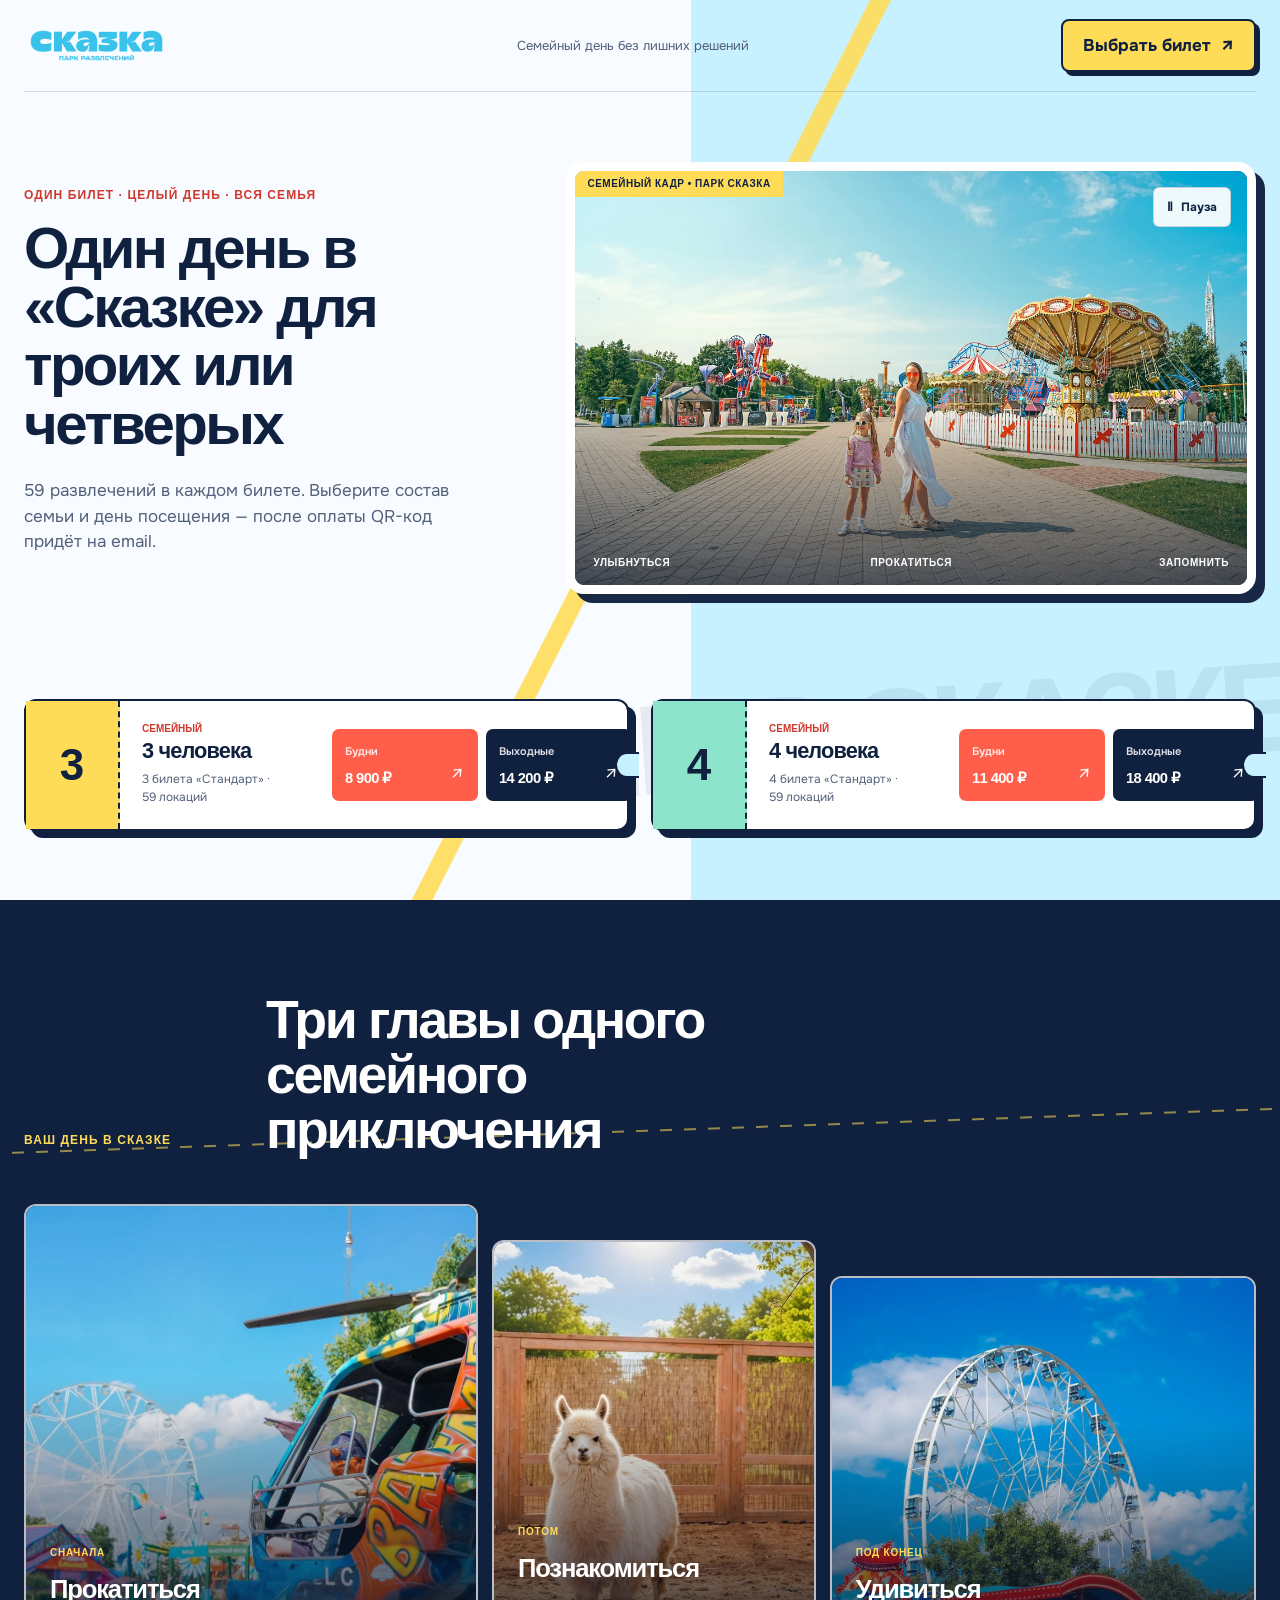
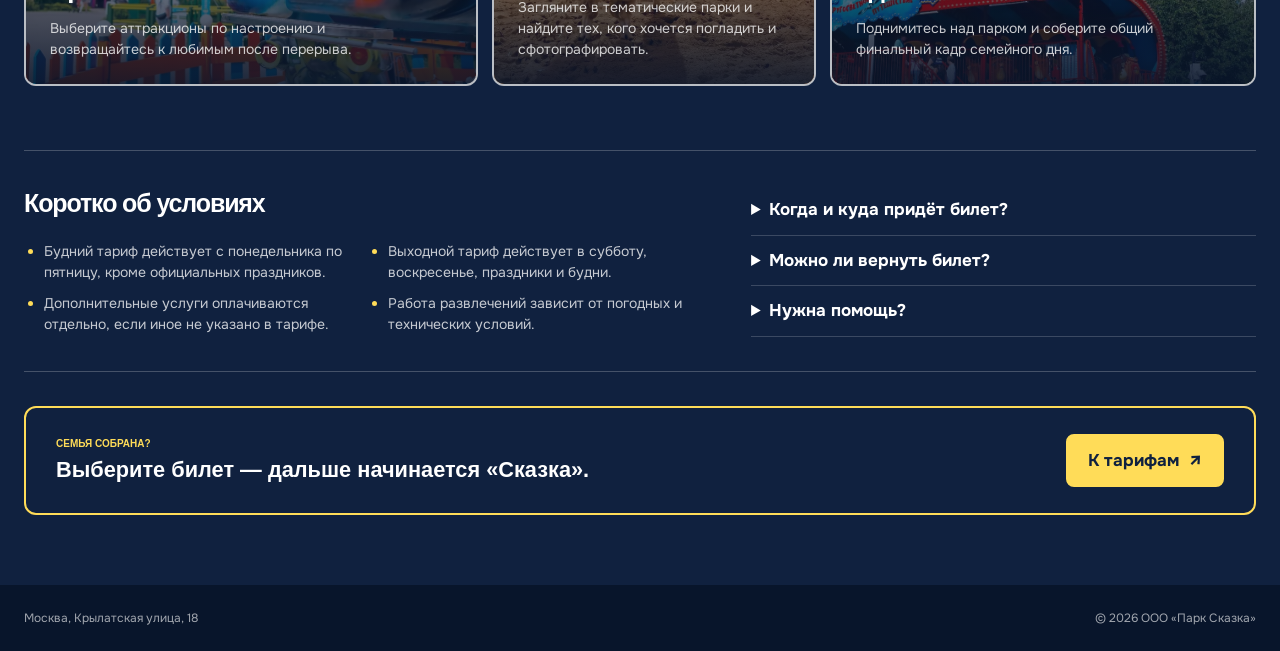
==== commit 8561730e: "Update thematic location copy" ====
--- a/family-ticket/index.html
+++ b/family-ticket/index.html
@@ -6,6 +6,7 @@
   <meta name="description" content="Семейный билет в Парк «Сказка» на 3 или 4 человек. Выберите тариф на будни или выходные и перейдите к оплате.">
   <meta name="theme-color" content="#ff644f">
   <title>Семейный билет в Парк «Сказка»</title>
+  <link rel="icon" href="favicon.svg" type="image/svg+xml" sizes="any">
   <link rel="preload" href="assets/hero-poster.webp" as="image" fetchpriority="high">
   <link rel="stylesheet" href="styles.css">
   <script src="tracking-config.js"></script>
@@ -72,7 +73,6 @@
         </article>
       </div>
 
-      <p class="payment-note">Оплата проходит на pay.parkskazka.com. Билет активируется при первом проходе и действует до конца этого дня.</p>
     </section>
 
     <section class="day-route" aria-labelledby="route-title">
--- a/family-ticket/styles.css
+++ b/family-ticket/styles.css
@@ -39,7 +39,7 @@
 .header-buy::after, .closing-cta a::after { content: "↗"; margin-left: 10px; font-size: 18px; }
 .header-buy:hover, .closing-cta a:hover { background: var(--white); box-shadow: 2px 2px 0 var(--ink); transform: translate(2px, 2px); }
 
-.hero { position: relative; display: grid; grid-template-columns: minmax(390px, .9fr) minmax(560px, 1.25fr); grid-template-areas: "copy film" "tickets tickets" "note note"; gap: 26px 46px; align-items: center; min-height: 100svh; padding: 122px max(24px, calc((100vw - 1280px) / 2)) 30px; overflow: hidden; background: linear-gradient(117deg, transparent 0 50%, rgba(255, 220, 88, .9) 50.1% 51.2%, transparent 51.3%), linear-gradient(90deg, var(--paper) 0 54%, var(--sky) 54% 100%); }
+.hero { position: relative; display: grid; grid-template-columns: minmax(390px, .9fr) minmax(560px, 1.25fr); grid-template-areas: "copy film" "tickets tickets"; gap: 26px 46px; align-items: center; min-height: 100svh; padding: 122px max(24px, calc((100vw - 1280px) / 2)) 30px; overflow: hidden; background: linear-gradient(117deg, transparent 0 50%, rgba(255, 220, 88, .9) 50.1% 51.2%, transparent 51.3%), linear-gradient(90deg, var(--paper) 0 54%, var(--sky) 54% 100%); }
 .hero::before { content: "ДЕНЬ В СКАЗКЕ"; position: absolute; right: -14px; bottom: 112px; color: rgba(16, 33, 63, .07); font: 700 clamp(70px, 10vw, 150px)/.8 "Unbounded", sans-serif; letter-spacing: -.08em; white-space: nowrap; transform: rotate(-4deg); pointer-events: none; }
 .hero-copy { position: relative; z-index: 2; grid-area: copy; align-self: center; padding: 12px 0 24px; }
 .hero-copy::after { display: none; }
@@ -74,8 +74,6 @@
 .price-button strong { align-self: end; font: 700 clamp(14px, 1.15vw, 18px)/1.05 "Unbounded", sans-serif; letter-spacing: -.04em; white-space: nowrap; }
 .price-button--weekend { border-color: var(--ink); background: var(--ink); }
 .price-button:hover { box-shadow: 4px 4px 0 rgba(16, 33, 63, .32); transform: translate(-2px, -2px); }
-.payment-note { position: relative; z-index: 2; grid-area: note; margin: 0; color: var(--ink-soft); font-size: 12px; text-align: center; }
-
 .day-route { position: relative; min-height: 100svh; padding: 92px max(24px, calc((100vw - 1280px) / 2)) 70px; overflow: hidden; color: var(--white); background: var(--ink); }
 .day-route::before { content: ""; position: absolute; top: 230px; right: -60px; left: -60px; height: 2px; background: repeating-linear-gradient(90deg, var(--sun) 0 12px, transparent 12px 24px); transform: rotate(-2deg); opacity: .55; }
 .route-heading { position: relative; z-index: 1; display: grid; grid-template-columns: 200px 1fr; gap: 42px; align-items: end; margin-bottom: 48px; }
@@ -147,7 +145,6 @@
   .ticket-prices { grid-template-columns: 1fr 1fr; }
   .price-button { min-height: 64px; padding-right: 29px; }
   .price-button strong { font-size: 16px; }
-  .payment-note { margin-top: 18px; text-align: left; }
   .day-route { min-height: auto; padding: 72px 16px 46px; }
   .day-route::before { display: none; }
   .route-heading { display: block; margin-bottom: 28px; }
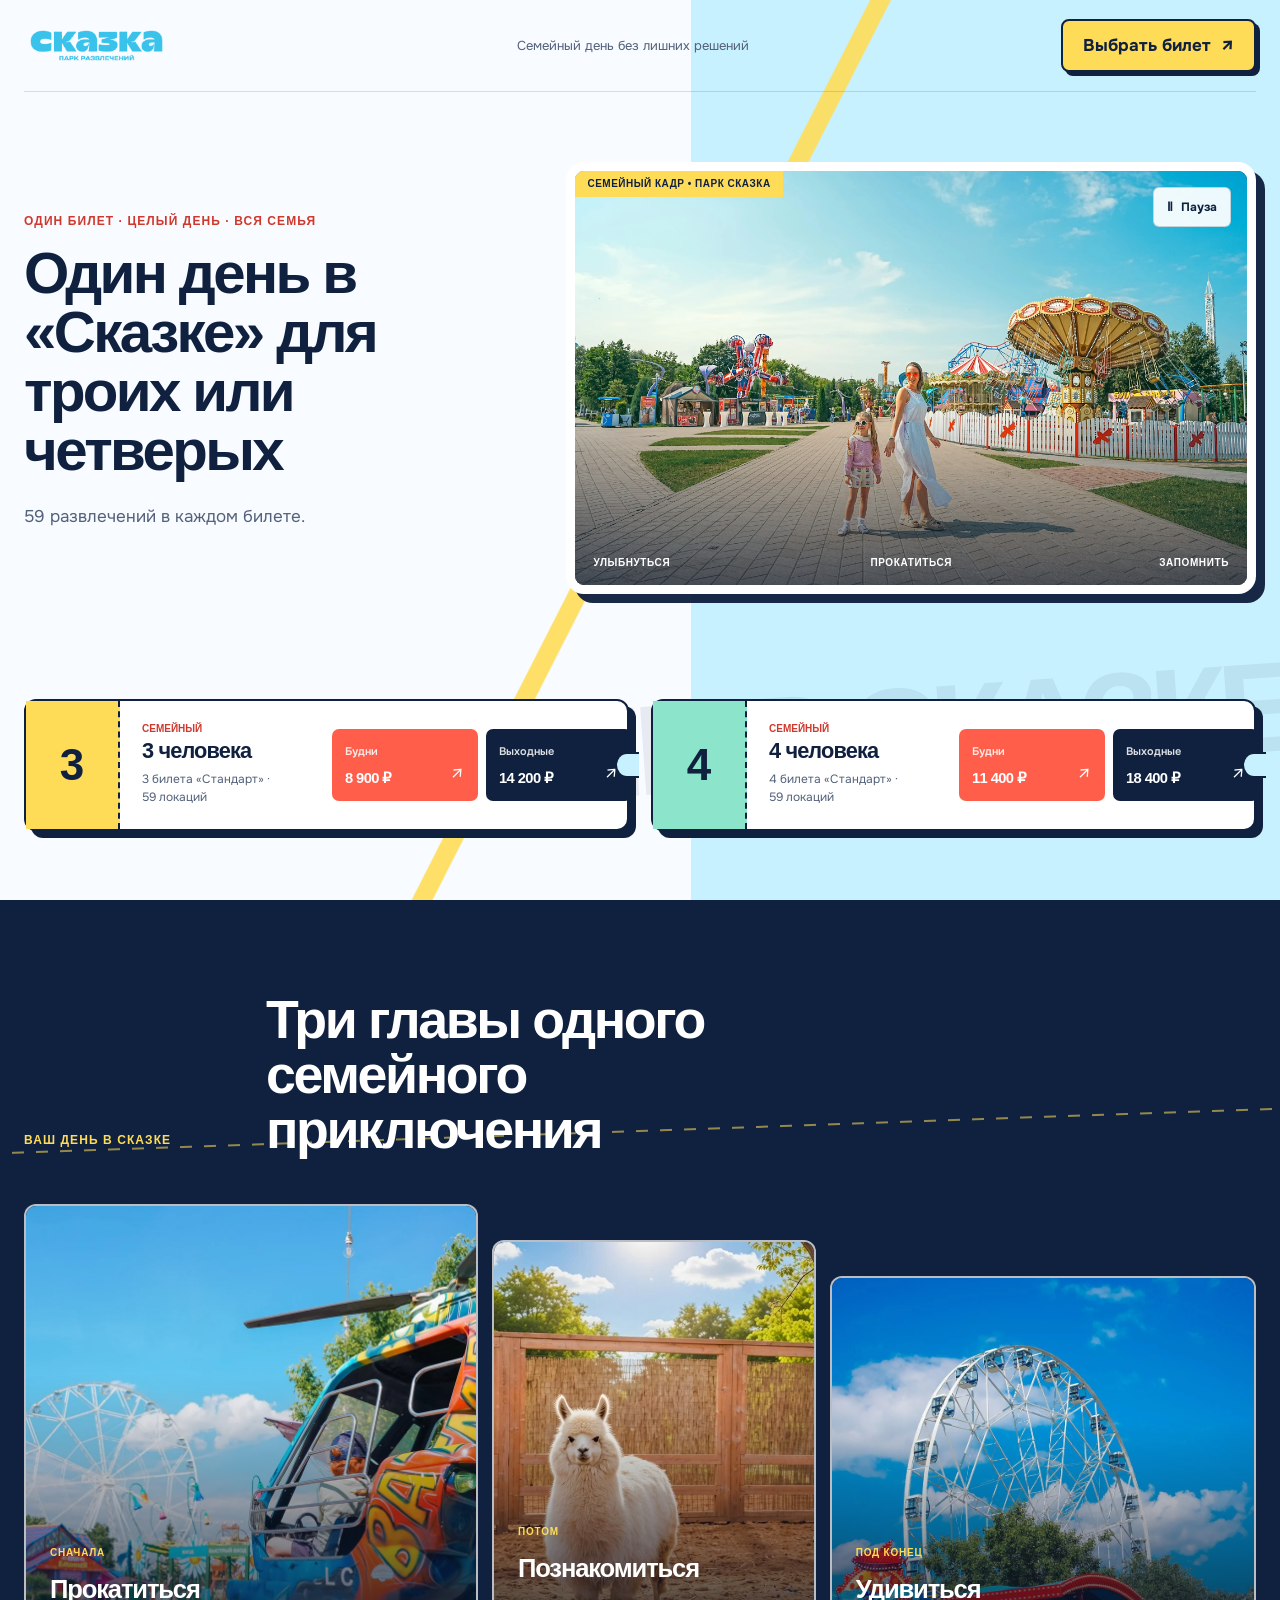
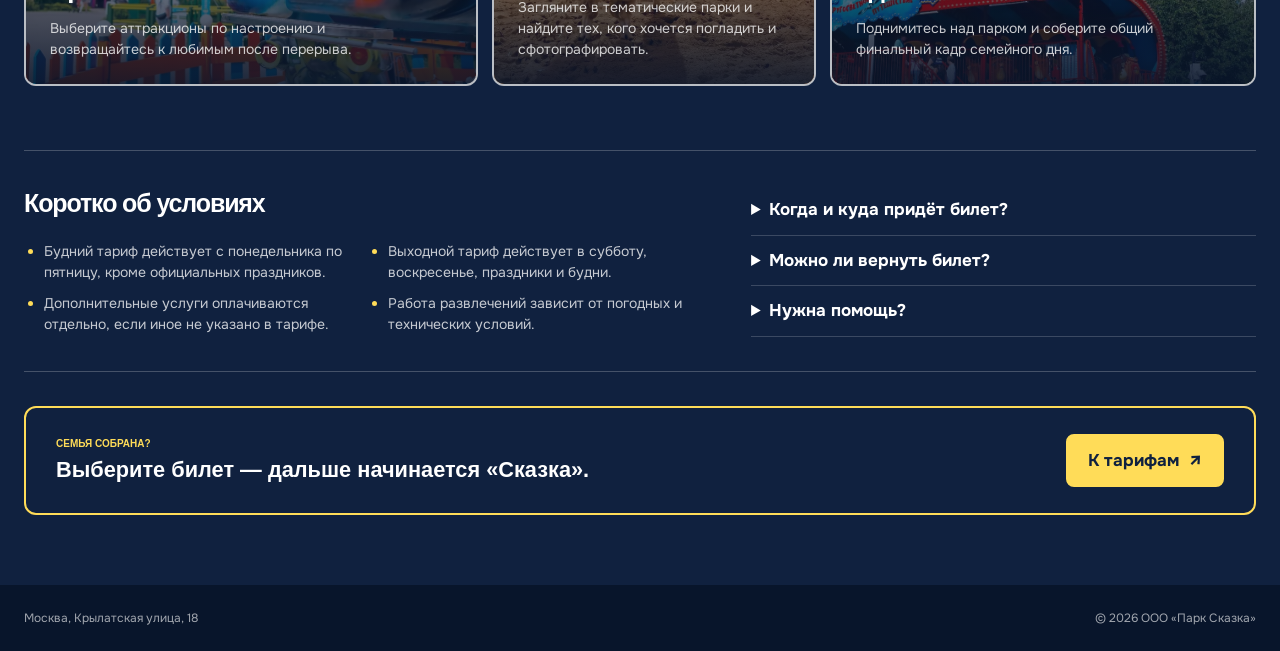
==== commit feff9b4e: "Remove redundant landing copy" ====
--- a/family-ticket/index.html
+++ b/family-ticket/index.html
@@ -30,7 +30,7 @@
       <div class="hero-copy reveal">
         <p class="eyebrow">Один билет · целый день · вся семья</p>
         <h1 id="family-title">Один день в «Сказке» для троих или четверых</h1>
-        <p class="hero-lead">59 развлечений в каждом билете. Выберите состав семьи и день посещения — после оплаты QR-код придёт на email.</p>
+        <p class="hero-lead">59 развлечений в каждом билете.</p>
       </div>
 
       <div class="film-frame reveal" data-reveal-delay="1">
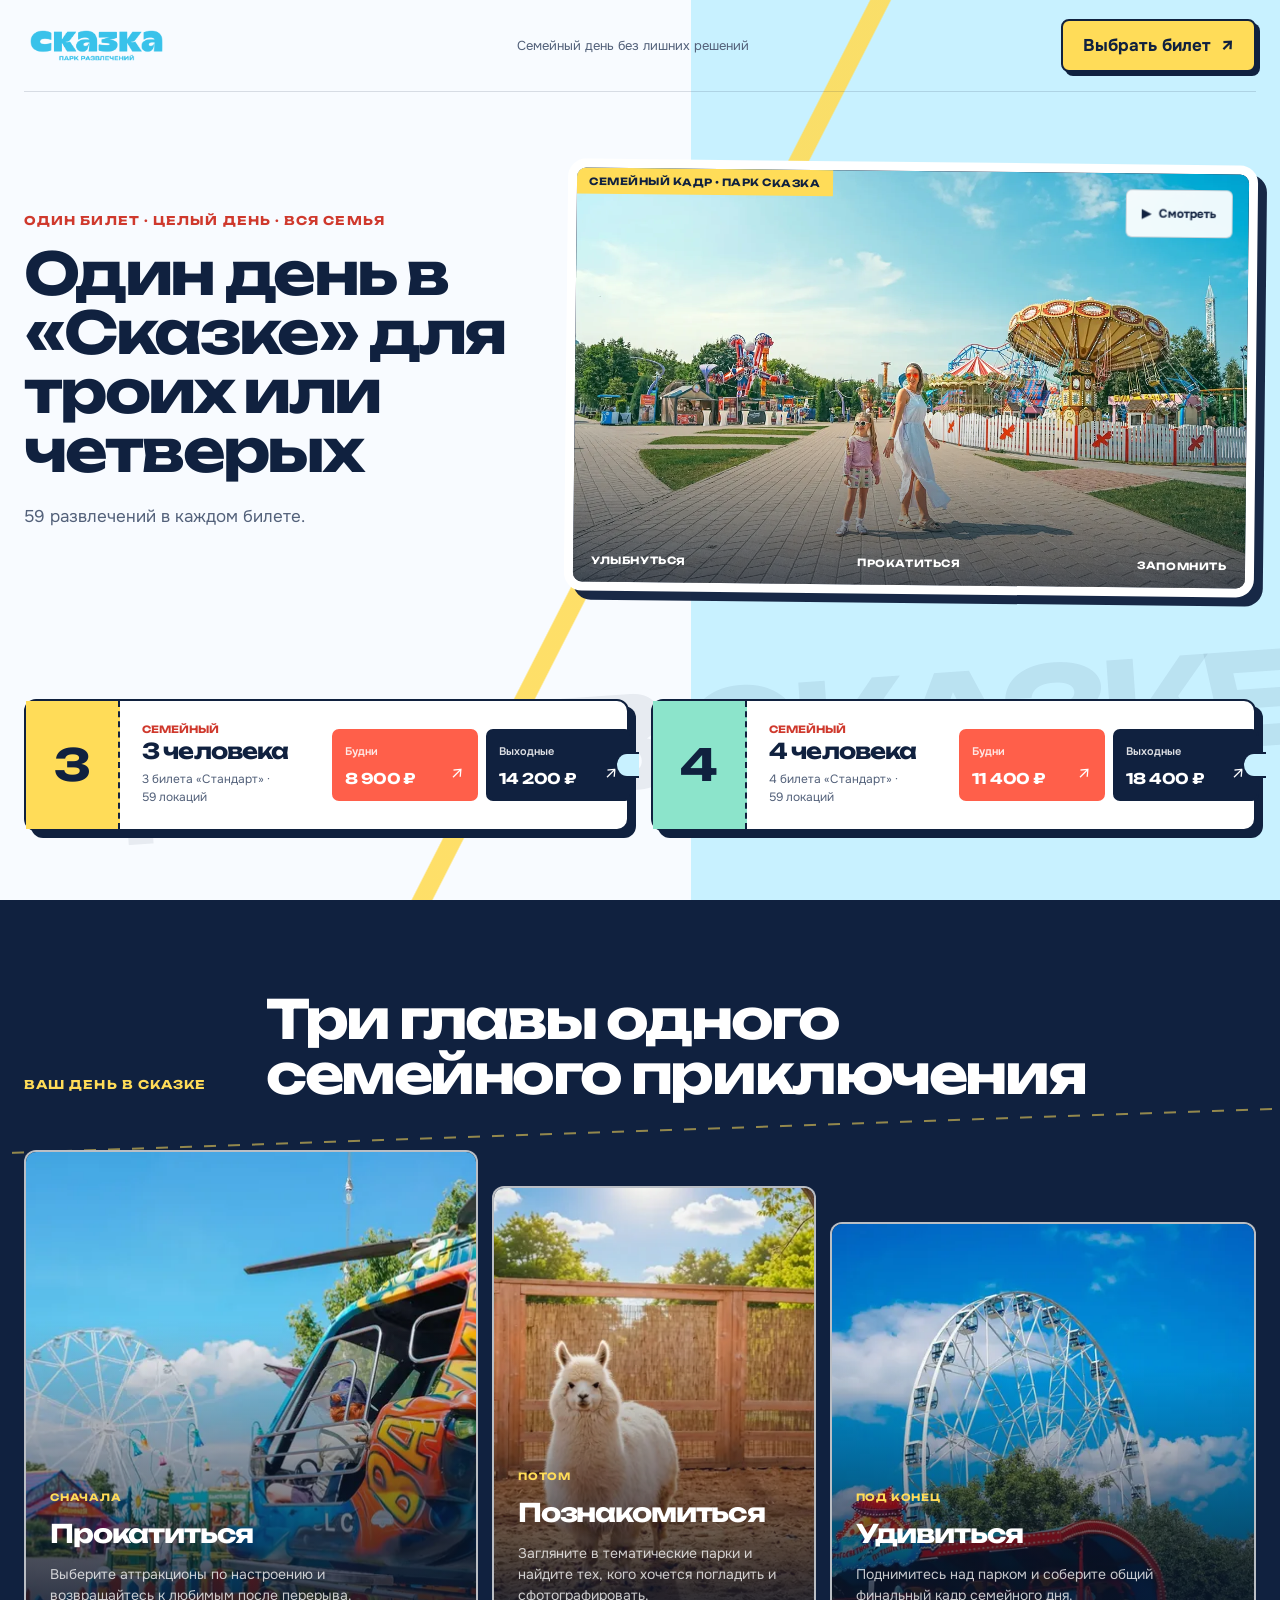
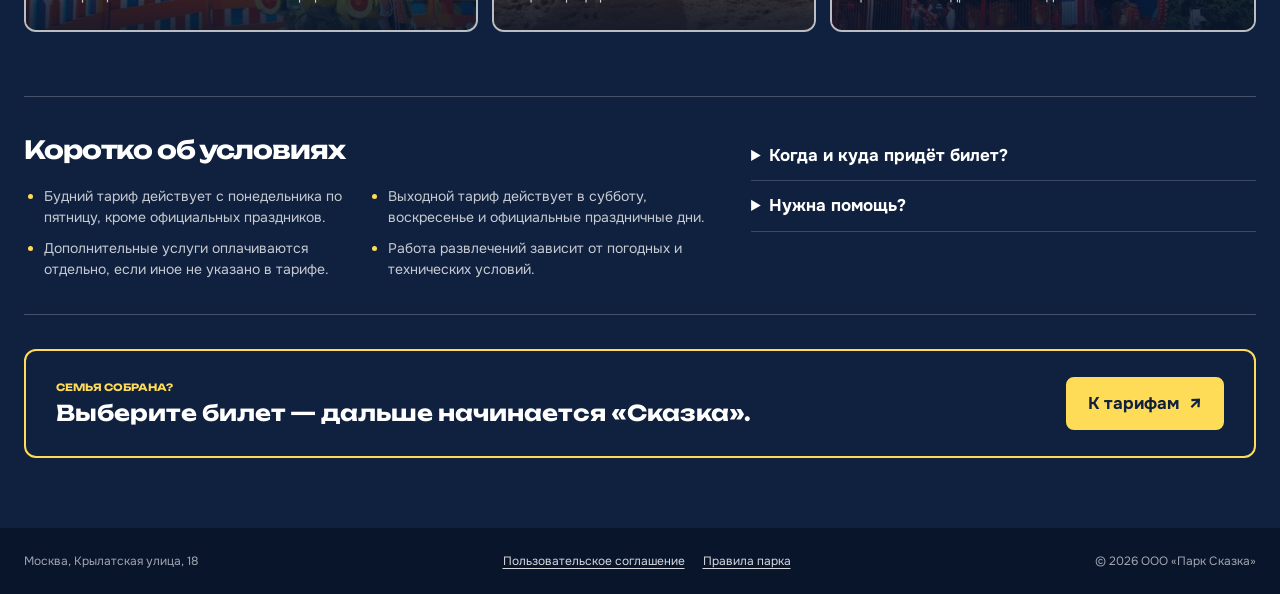
==== commit 48c2e4bc: "Harden ticket landings for production" ====
--- a/family-ticket/index.html
+++ b/family-ticket/index.html
@@ -4,10 +4,18 @@
   <meta charset="utf-8">
   <meta name="viewport" content="width=device-width, initial-scale=1">
   <meta name="description" content="Семейный билет в Парк «Сказка» на 3 или 4 человек. Выберите тариф на будни или выходные и перейдите к оплате.">
+  <meta name="robots" content="noindex,nofollow">
+  <meta property="og:locale" content="ru_RU">
+  <meta property="og:type" content="website">
+  <meta property="og:site_name" content="Парк «Сказка»">
+  <meta property="og:title" content="Семейный билет в Парк «Сказка»">
+  <meta property="og:description" content="Семейный билет на 3 или 4 человек: 59 развлечений, тарифы на будни и выходные.">
   <meta name="theme-color" content="#ff644f">
   <title>Семейный билет в Парк «Сказка»</title>
   <link rel="icon" href="favicon.svg" type="image/svg+xml" sizes="any">
-  <link rel="preload" href="assets/hero-poster.webp" as="image" fetchpriority="high">
+  <link rel="preload" href="assets/hero-poster-1200.webp" as="image" fetchpriority="high">
+  <link rel="preload" href="assets/fonts/onest-400.woff2" as="font" type="font/woff2" crossorigin>
+  <link rel="preload" href="assets/fonts/unbounded-700.woff2" as="font" type="font/woff2" crossorigin>
   <link rel="stylesheet" href="styles.css">
   <script src="tracking-config.js"></script>
   <script src="script.js" defer></script>
@@ -33,40 +41,40 @@
         <p class="hero-lead">59 развлечений в каждом билете.</p>
       </div>
 
-      <div class="film-frame reveal" data-reveal-delay="1">
-        <video class="hero-video" autoplay muted loop playsinline preload="metadata" poster="assets/hero-poster.webp" aria-label="Семейный день в Парке Сказка">
+      <div class="film-frame">
+        <video class="hero-video" muted loop playsinline preload="none" poster="assets/hero-poster-1200.webp" aria-label="Семейный день в Парке Сказка">
           <source src="assets/park-day.mp4" type="video/mp4">
         </video>
-        <button class="video-toggle" type="button" aria-pressed="false" aria-label="Остановить видео">
-          <span aria-hidden="true">Ⅱ</span><span class="video-toggle-text">Пауза</span>
+        <button class="video-toggle" type="button" aria-pressed="true" aria-label="Включить видео">
+          <span aria-hidden="true">▶</span><span class="video-toggle-text">Смотреть</span>
         </button>
         <div class="film-caption" aria-hidden="true">
           <span>улыбнуться</span><span>прокатиться</span><span>запомнить</span>
         </div>
       </div>
 
-      <div class="ticket-zone" id="tickets" aria-label="Тарифы семейного билета">
+      <div class="ticket-zone" id="tickets" role="group" aria-label="Тарифы семейного билета">
         <article class="ticket-card reveal" data-reveal-delay="2">
-          <div class="ticket-topline"><span>Семейный</span><strong>3 человека</strong></div>
+          <div class="ticket-topline"><span>Семейный</span><h2>3 человека</h2></div>
           <p class="ticket-includes">3 билета «Стандарт» · 59 локаций</p>
           <div class="ticket-prices">
-            <a class="price-button" data-goal="family_3_weekday" href="https://pay.parkskazka.com/goods/13166429?quantity=1">
+            <a class="price-button" data-goal="family_3_weekday" data-product-id="13166429" data-tariff="weekday" data-price="8900" href="https://pay.parkskazka.com/goods/13166429?quantity=1">
               <span>Будни</span><strong>8 900 ₽</strong>
             </a>
-            <a class="price-button price-button--weekend" data-goal="family_3_weekend" href="https://pay.parkskazka.com/goods/13166430?quantity=1">
+            <a class="price-button price-button--weekend" data-goal="family_3_weekend" data-product-id="13166430" data-tariff="weekend" data-price="14200" href="https://pay.parkskazka.com/goods/13166430?quantity=1">
               <span>Выходные</span><strong>14 200 ₽</strong>
             </a>
           </div>
         </article>
 
         <article class="ticket-card ticket-card--sun reveal" data-reveal-delay="3">
-          <div class="ticket-topline"><span>Семейный</span><strong>4 человека</strong></div>
+          <div class="ticket-topline"><span>Семейный</span><h2>4 человека</h2></div>
           <p class="ticket-includes">4 билета «Стандарт» · 59 локаций</p>
           <div class="ticket-prices">
-            <a class="price-button" data-goal="family_4_weekday" href="https://pay.parkskazka.com/goods/13166432?quantity=1">
+            <a class="price-button" data-goal="family_4_weekday" data-product-id="13166432" data-tariff="weekday" data-price="11400" href="https://pay.parkskazka.com/goods/13166432?quantity=1">
               <span>Будни</span><strong>11 400 ₽</strong>
             </a>
-            <a class="price-button price-button--weekend" data-goal="family_4_weekend" href="https://pay.parkskazka.com/goods/13166434?quantity=1">
+            <a class="price-button price-button--weekend" data-goal="family_4_weekend" data-product-id="13166434" data-tariff="weekend" data-price="18400" href="https://pay.parkskazka.com/goods/13166434?quantity=1">
               <span>Выходные</span><strong>18 400 ₽</strong>
             </a>
           </div>
@@ -84,19 +92,19 @@
       <div class="route-grid">
         <article class="route-step reveal">
           <figure>
-            <img src="assets/ride.webp" alt="Семейный аттракцион в Парке Сказка" width="900" height="600" loading="lazy">
+            <img src="assets/ride-720.webp" srcset="assets/ride-720.webp 720w, assets/ride.webp 1440w" sizes="(max-width: 760px) calc(100vw - 32px), 38vw" alt="Семейный аттракцион в Парке Сказка" width="900" height="600" loading="lazy">
           </figure>
           <div class="route-copy"><span>Сначала</span><h3>Прокатиться</h3><p>Выберите аттракционы по настроению и возвращайтесь к любимым после перерыва.</p></div>
         </article>
         <article class="route-step reveal" data-reveal-delay="1">
           <figure>
-            <img src="assets/alpaca.webp" alt="Альпака в тематической локации Парка Сказка" width="900" height="600" loading="lazy">
+            <img src="assets/alpaca-720.webp" srcset="assets/alpaca-720.webp 720w, assets/alpaca.webp 1200w" sizes="(max-width: 760px) calc(100vw - 32px), 28vw" alt="Альпака в тематической локации Парка Сказка" width="900" height="600" loading="lazy">
           </figure>
           <div class="route-copy"><span>Потом</span><h3>Познакомиться</h3><p>Загляните в тематические парки и найдите тех, кого хочется погладить и сфотографировать.</p></div>
         </article>
         <article class="route-step reveal" data-reveal-delay="2">
           <figure>
-            <img src="assets/ferris.webp" alt="Колесо обозрения в Парке Сказка" width="900" height="600" loading="lazy">
+            <img src="assets/ferris-720.webp" srcset="assets/ferris-720.webp 720w, assets/ferris.webp 1440w" sizes="(max-width: 760px) calc(100vw - 32px), 34vw" alt="Колесо обозрения в Парке Сказка" width="900" height="600" loading="lazy">
           </figure>
           <div class="route-copy"><span>Под конец</span><h3>Удивиться</h3><p>Поднимитесь над парком и соберите общий финальный кадр семейного дня.</p></div>
         </article>
@@ -107,7 +115,7 @@
           <h3>Коротко об условиях</h3>
           <ul>
             <li>Будний тариф действует с понедельника по пятницу, кроме официальных праздников.</li>
-            <li>Выходной тариф действует в субботу, воскресенье, праздники и будни.</li>
+            <li>Выходной тариф действует в субботу, воскресенье и официальные праздничные дни.</li>
             <li>Дополнительные услуги оплачиваются отдельно, если иное не указано в тарифе.</li>
             <li>Работа развлечений зависит от погодных и технических условий.</li>
           </ul>
@@ -116,10 +124,6 @@
           <details>
             <summary>Когда и куда придёт билет?</summary>
             <p>Сразу после оплаты на указанный email придёт письмо с QR-кодом.</p>
-          </details>
-          <details>
-            <summary>Можно ли вернуть билет?</summary>
-            <p>После списания первого прохода билет возврату не подлежит.</p>
           </details>
           <details>
             <summary>Нужна помощь?</summary>
@@ -137,11 +141,15 @@
 
   <footer class="site-footer">
     <span>Москва, Крылатская улица, 18</span>
+    <nav class="footer-links" aria-label="Правовая информация">
+      <a href="https://parkskazka.com/user-agreement/">Пользовательское соглашение</a>
+      <a href="https://parkskazka.com/o-parke/pravila-parka/">Правила парка</a>
+    </nav>
     <span>© 2026 ООО «Парк Сказка»</span>
   </footer>
 
-  <a class="mobile-cta" data-goal="family_mobile_primary" href="https://pay.parkskazka.com/goods/13166429?quantity=1">
-    <span>Семейный на 3</span><strong>от 8 900 ₽</strong>
+  <a class="mobile-cta" data-micro-goal="family_tariff_selector_open" href="#tickets">
+    <span>Выбрать состав и день</span><strong>от 8 900 ₽</strong>
   </a>
 </body>
 </html>
--- a/family-ticket/styles.css
+++ b/family-ticket/styles.css
@@ -1,8 +1,8 @@
-@font-face { font-family: "Onest"; src: url("assets/fonts/onest-400.ttf") format("truetype"); font-weight: 400; font-display: swap; }
-@font-face { font-family: "Onest"; src: url("assets/fonts/onest-600.ttf") format("truetype"); font-weight: 600; font-display: swap; }
-@font-face { font-family: "Onest"; src: url("assets/fonts/onest-700.ttf") format("truetype"); font-weight: 700; font-display: swap; }
-@font-face { font-family: "Unbounded"; src: url("assets/fonts/unbounded-600.ttf") format("truetype"); font-weight: 600; font-display: swap; }
-@font-face { font-family: "Unbounded"; src: url("assets/fonts/unbounded-700.ttf") format("truetype"); font-weight: 700; font-display: swap; }
+@font-face { font-family: "Onest"; src: url("assets/fonts/onest-400.woff2") format("woff2"); font-weight: 400; font-display: swap; }
+@font-face { font-family: "Onest"; src: url("assets/fonts/onest-600.woff2") format("woff2"); font-weight: 600; font-display: swap; }
+@font-face { font-family: "Onest"; src: url("assets/fonts/onest-700.woff2") format("woff2"); font-weight: 700; font-display: swap; }
+@font-face { font-family: "Unbounded"; src: url("assets/fonts/unbounded-600.woff2") format("woff2"); font-weight: 600; font-display: swap; }
+@font-face { font-family: "Unbounded"; src: url("assets/fonts/unbounded-700.woff2") format("woff2"); font-weight: 700; font-display: swap; }
 
 :root {
   --ink: #10213f;
@@ -24,14 +24,15 @@
 body { min-width: 320px; margin: 0; overflow-x: hidden; color: var(--ink); background: var(--paper); font: 400 17px/1.5 "Onest", Arial, sans-serif; }
 img, video { display: block; max-width: 100%; }
 a { color: inherit; }
-button, a { -webkit-tap-highlight-color: transparent; }
+button, a { touch-action: manipulation; -webkit-tap-highlight-color: rgba(255, 220, 88, .28); }
 :focus-visible { outline: 4px solid var(--sun); outline-offset: 4px; }
+h1, h2, h3, [id] { scroll-margin-top: 24px; }
 
 .skip-link { position: fixed; z-index: 100; top: 12px; left: 12px; width: 1px; height: 1px; padding: 0; overflow: hidden; color: var(--white); background: var(--ink); clip-path: inset(50%); white-space: nowrap; }
 .skip-link:focus { width: auto; height: auto; padding: 10px 16px; overflow: visible; clip-path: none; }
 
 .site-header { position: absolute; z-index: 20; top: 0; left: 50%; display: grid; grid-template-columns: 180px 1fr auto; align-items: center; width: min(1280px, calc(100% - 48px)); min-height: 92px; border-bottom: 1px solid rgba(16, 33, 63, 0.14); transform: translateX(-50%); }
-.brand { display: inline-flex; width: fit-content; }
+.brand { display: inline-flex; align-items: center; width: fit-content; min-height: 48px; }
 .brand img { width: 145px; height: auto; }
 .header-note { margin: 0; color: var(--ink-soft); font-size: 13px; text-align: center; }
 
@@ -53,7 +54,7 @@
 .film-frame::before { content: "СЕМЕЙНЫЙ КАДР  •  ПАРК СКАЗКА"; position: absolute; z-index: 3; top: 0; left: 0; padding: 8px 12px; color: var(--ink); background: var(--sun); font: 700 10px/1 "Unbounded", sans-serif; letter-spacing: .05em; }
 .hero-video { width: 100%; height: clamp(380px, 46vh, 500px); object-fit: cover; object-position: 50% 48%; }
 .film-frame::after { content: ""; position: absolute; inset: 0; background: linear-gradient(180deg, transparent 55%, rgba(10, 25, 49, .68)); pointer-events: none; }
-.video-toggle { position: absolute; z-index: 4; top: 16px; right: 16px; display: inline-flex; gap: 8px; align-items: center; min-height: 40px; padding: 9px 13px; border: 1px solid rgba(16, 33, 63, .18); border-radius: 6px; color: var(--ink); background: rgba(255, 255, 255, .93); font: 700 12px/1 "Onest", sans-serif; cursor: pointer; backdrop-filter: blur(10px); }
+.video-toggle { position: absolute; z-index: 4; top: 16px; right: 16px; display: inline-flex; gap: 8px; align-items: center; min-height: 48px; padding: 11px 15px; border: 1px solid rgba(16, 33, 63, .18); border-radius: 6px; color: var(--ink); background: rgba(255, 255, 255, .93); font: 700 12px/1 "Onest", sans-serif; cursor: pointer; backdrop-filter: blur(10px); }
 .film-caption { position: absolute; z-index: 3; right: 18px; bottom: 16px; left: 18px; display: grid; grid-template-columns: repeat(3, 1fr); gap: 12px; color: var(--white); font: 700 10px/1.2 "Unbounded", sans-serif; letter-spacing: .06em; text-transform: uppercase; }
 .film-caption span:nth-child(2) { text-align: center; }
 .film-caption span:last-child { text-align: right; }
@@ -65,7 +66,7 @@
 .ticket-card::after { content: ""; position: absolute; top: 50%; right: -12px; width: 22px; height: 22px; border: 2px solid var(--ink); border-right: 0; border-radius: 50% 0 0 50%; background: var(--sky); transform: translateY(-50%); }
 .ticket-topline { grid-area: top; }
 .ticket-topline span { display: block; color: var(--coral-dark); font: 700 10px/1.2 "Unbounded", sans-serif; text-transform: uppercase; }
-.ticket-topline strong { display: block; margin-top: 5px; font: 700 clamp(20px, 1.7vw, 27px)/1.05 "Unbounded", sans-serif; letter-spacing: -.04em; }
+.ticket-topline h2 { display: block; margin-top: 5px; font: 700 clamp(20px, 1.7vw, 27px)/1.05 "Unbounded", sans-serif; letter-spacing: -.04em; }
 .ticket-includes { grid-area: include; margin: 5px 0 0; color: var(--ink-soft); font-size: 12px; }
 .ticket-prices { grid-area: prices; display: grid; grid-template-columns: repeat(2, minmax(0, 1fr)); gap: 8px; }
 .price-button { position: relative; display: grid; min-height: 72px; padding: 12px 28px 12px 11px; border: 2px solid var(--coral); border-radius: 7px; color: var(--white); background: var(--coral); text-decoration: none; transition: transform 550ms cubic-bezier(.2,.8,.2,1), box-shadow 550ms cubic-bezier(.2,.8,.2,1); }
@@ -105,6 +106,9 @@
 .closing-cta strong { display: block; margin-top: 7px; font: 700 clamp(19px, 1.7vw, 26px)/1.2 "Unbounded", sans-serif; }
 .closing-cta a { flex: 0 0 auto; color: var(--ink); border-color: var(--sun); box-shadow: none; }
 .site-footer { display: flex; justify-content: space-between; gap: 20px; padding: 24px max(24px, calc((100vw - 1280px) / 2)); color: rgba(255,255,255,.62); background: #08152b; font-size: 12px; }
+.footer-links { display: flex; flex-wrap: wrap; justify-content: center; gap: 8px 18px; }
+.footer-links a { color: rgba(255,255,255,.84); text-underline-offset: 3px; }
+.footer-links a:hover { color: var(--sun); }
 .mobile-cta { display: none; }
 
 .js .reveal { opacity: 0; transform: translateY(10px); transition: opacity 600ms ease, transform 600ms cubic-bezier(.2,.8,.2,1); }
@@ -120,11 +124,11 @@
 }
 
 @media (max-width: 760px) {
-  body { padding-bottom: 76px; font-size: 16px; }
+  body { padding-bottom: calc(76px + env(safe-area-inset-bottom)); font-size: 16px; }
   .site-header { grid-template-columns: 1fr auto; width: calc(100% - 32px); min-height: 76px; }
   .brand img { width: 116px; }
   .header-note { display: none; }
-  .header-buy { min-height: 40px; padding: 8px 11px; border-radius: 6px; box-shadow: 3px 3px 0 var(--ink); font-size: 12px; }
+  .header-buy { min-height: 48px; padding: 8px 11px; border-radius: 6px; box-shadow: 3px 3px 0 var(--ink); font-size: 12px; }
   .header-buy::after { margin-left: 6px; }
   .hero { display: block; min-height: auto; padding: 102px 16px 34px; background: linear-gradient(145deg, transparent 0 33%, rgba(255, 220, 88, .88) 33.1% 34.2%, transparent 34.3%), linear-gradient(180deg, var(--paper) 0 42%, var(--sky) 42% 100%); }
   .hero::before { display: none; }
@@ -136,7 +140,7 @@
   .film-frame::before { font-size: 8px; }
   .hero-video { height: 48svh; min-height: 330px; object-position: 53% center; }
   .film-caption { font-size: 8px; }
-  .video-toggle { top: 12px; right: 12px; min-height: 36px; }
+  .video-toggle { top: 12px; right: 12px; min-width: 48px; min-height: 48px; justify-content: center; }
   .video-toggle-text { display: none; }
   .ticket-zone { grid-template-columns: 1fr; gap: 16px; margin-top: 22px; }
   .ticket-card { min-height: 0; padding: 18px 16px 18px 88px; border-radius: 9px; box-shadow: 5px 5px 0 var(--ink); }
@@ -159,7 +163,8 @@
   .conditions ul { grid-template-columns: 1fr; font-size: 13px; }
   .closing-cta { display: none; }
   .site-footer { display: grid; padding: 22px 16px; }
-  .mobile-cta { position: fixed; z-index: 50; right: 12px; bottom: 12px; left: 12px; display: flex; justify-content: space-between; align-items: center; min-height: 60px; padding: 11px 18px; border: 2px solid var(--ink); border-radius: 8px; color: var(--ink); background: var(--sun); box-shadow: 5px 5px 0 rgba(16,33,63,.86); text-decoration: none; }
+  .footer-links { justify-content: start; }
+  .mobile-cta { position: fixed; z-index: 50; right: 12px; bottom: calc(12px + env(safe-area-inset-bottom)); left: 12px; display: flex; justify-content: space-between; align-items: center; min-height: 60px; padding: 11px 18px; border: 2px solid var(--ink); border-radius: 8px; color: var(--ink); background: var(--sun); box-shadow: 5px 5px 0 rgba(16,33,63,.86); text-decoration: none; }
   .mobile-cta span { font-size: 12px; font-weight: 700; }
   .mobile-cta strong { font: 700 15px/1 "Unbounded", sans-serif; }
 }
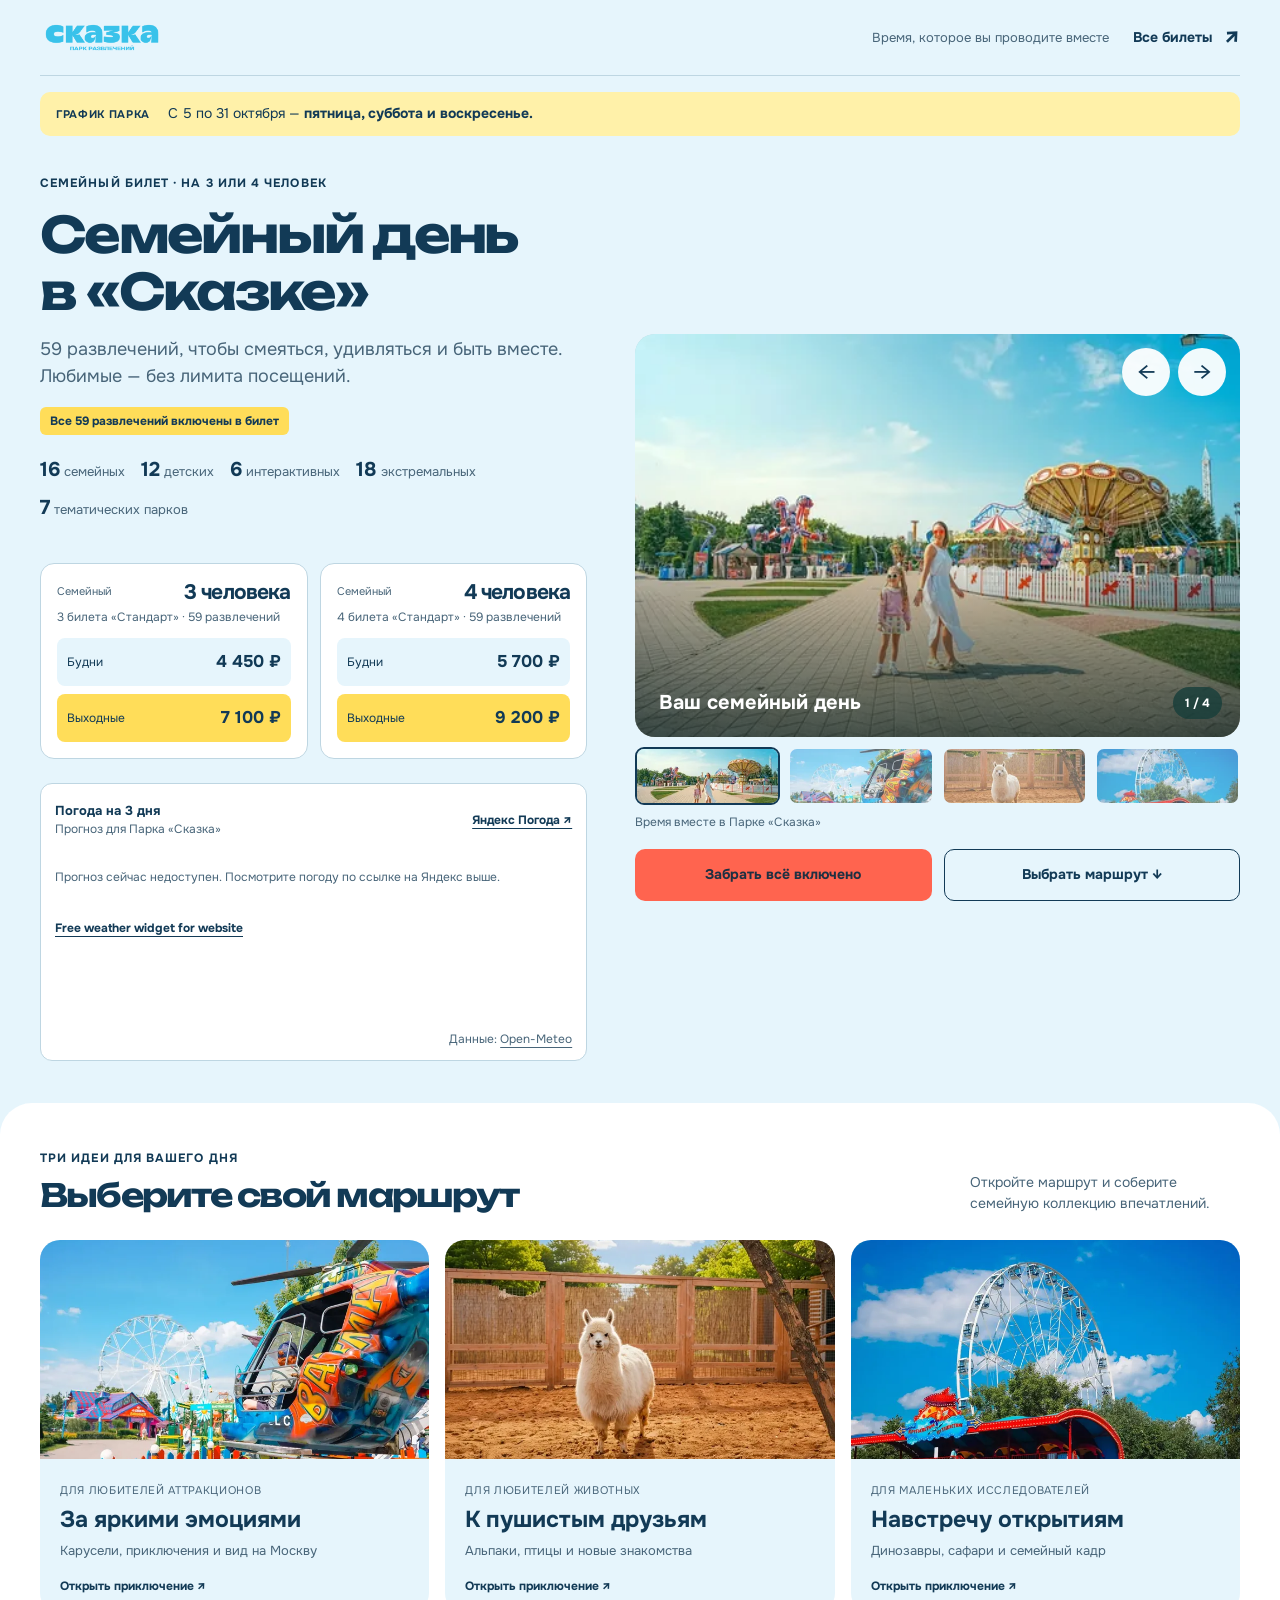
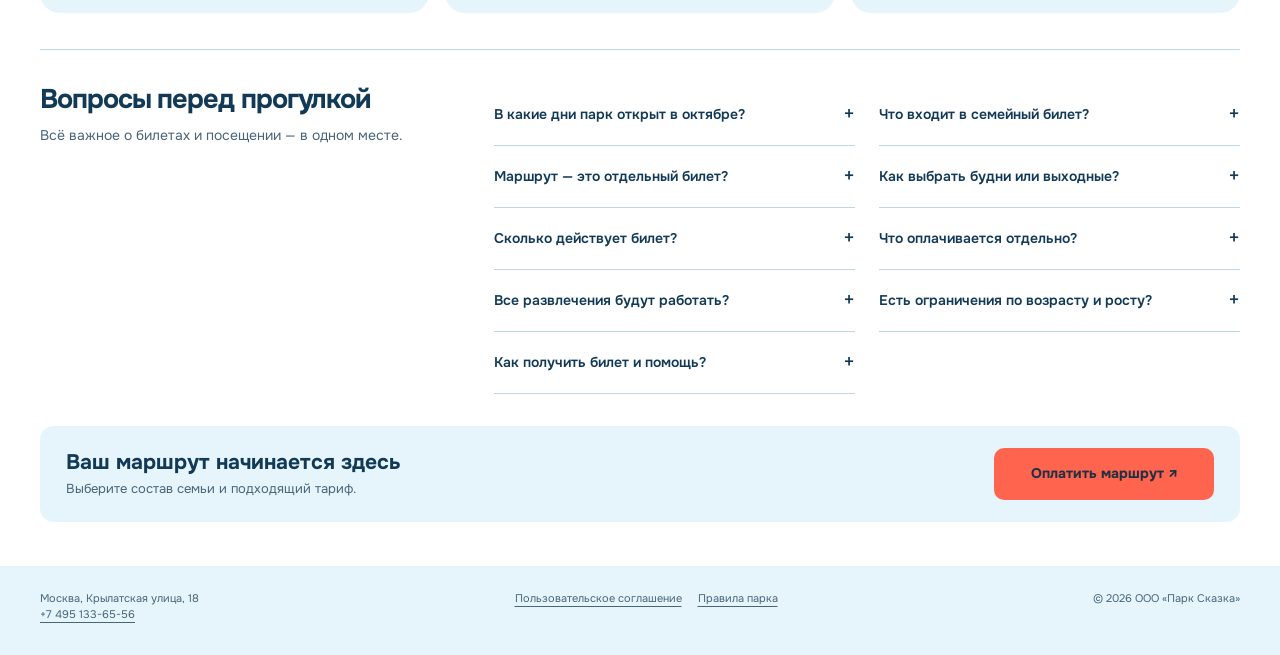
==== commit 8def8ca4: "Redesign VK ticket landings" ====
--- a/family-ticket/index.html
+++ b/family-ticket/index.html
@@ -1,155 +1,59 @@
 <!doctype html>
 <html lang="ru">
 <head>
-  <meta charset="utf-8">
-  <meta name="viewport" content="width=device-width, initial-scale=1">
-  <meta name="description" content="Семейный билет в Парк «Сказка» на 3 или 4 человек. Выберите тариф на будни или выходные и перейдите к оплате.">
-  <meta name="robots" content="noindex,nofollow">
-  <meta property="og:locale" content="ru_RU">
-  <meta property="og:type" content="website">
-  <meta property="og:site_name" content="Парк «Сказка»">
-  <meta property="og:title" content="Семейный билет в Парк «Сказка»">
-  <meta property="og:description" content="Семейный билет на 3 или 4 человек: 59 развлечений, тарифы на будни и выходные.">
-  <meta name="theme-color" content="#ff644f">
-  <title>Семейный билет в Парк «Сказка»</title>
-  <link rel="icon" href="favicon.svg" type="image/svg+xml" sizes="any">
-  <link rel="preload" href="assets/hero-poster-1200.webp" as="image" fetchpriority="high">
-  <link rel="preload" href="assets/fonts/onest-400.woff2" as="font" type="font/woff2" crossorigin>
-  <link rel="preload" href="assets/fonts/unbounded-700.woff2" as="font" type="font/woff2" crossorigin>
-  <link rel="stylesheet" href="styles.css">
-  <script src="tracking-config.js"></script>
-  <script src="script.js" defer></script>
+<meta charset="utf-8">
+<meta name="viewport" content="width=device-width, initial-scale=1, viewport-fit=cover">
+<meta name="description" content="Семейный день в Парке «Сказка»: 59 развлечений в семейном билете на 3 или 4 человек. Точные тарифы на будни и выходные.">
+<meta name="robots" content="noindex,nofollow">
+<meta property="og:locale" content="ru_RU"><meta property="og:type" content="website"><meta property="og:site_name" content="Парк «Сказка»">
+<meta property="og:title" content="Семейный день в Парке «Сказка»">
+<meta property="og:description" content="59 развлечений для всей семьи. Билеты на 3 или 4 человек, тарифы на будни и выходные.">
+<meta name="theme-color" content="#e6f5fc">
+<title>Семейный билет — Парк «Сказка»</title>
+<link rel="icon" href="favicon.svg" type="image/svg+xml" sizes="any">
+<link rel="preload" href="../family-ticket/assets/fonts/onest-400.woff2" as="font" type="font/woff2" crossorigin>
+<link rel="preload" href="../family-ticket/assets/fonts/unbounded-700.woff2" as="font" type="font/woff2" crossorigin>
+<link rel="stylesheet" href="../shared/styles.css">
+<script src="tracking-config.js"></script><script src="script.js" defer></script><script src="../shared/ui.js" defer></script>
 </head>
 <body data-page="family-ticket">
-  <noscript><div><img src="https://top-fwz1.mail.ru/counter?id=3782185;js=na" style="position:absolute;left:-9999px;" alt="Top.Mail.Ru"></div></noscript>
-  <noscript><div><img src="https://mc.yandex.ru/watch/37767130" style="position:absolute;left:-9999px;" alt=""></div></noscript>
-  <a class="skip-link" href="#tickets">К тарифам</a>
-
-  <header class="site-header">
-    <a class="brand" href="https://parkskazka.com/" aria-label="Перейти на сайт Парка Сказка">
-      <img src="assets/skazka-logo.png" alt="Парк Сказка" width="146" height="63">
-    </a>
-    <p class="header-note">Семейный день без лишних решений</p>
-    <a class="header-buy" href="#tickets">Выбрать билет</a>
-  </header>
-
-  <main>
-    <section class="hero" aria-labelledby="family-title">
-      <div class="hero-copy reveal">
-        <p class="eyebrow">Один билет · целый день · вся семья</p>
-        <h1 id="family-title">Один день в «Сказке» для троих или четверых</h1>
-        <p class="hero-lead">59 развлечений в каждом билете.</p>
-      </div>
-
-      <div class="film-frame">
-        <video class="hero-video" muted loop playsinline preload="none" poster="assets/hero-poster-1200.webp" aria-label="Семейный день в Парке Сказка">
-          <source src="assets/park-day.mp4" type="video/mp4">
-        </video>
-        <button class="video-toggle" type="button" aria-pressed="true" aria-label="Включить видео">
-          <span aria-hidden="true">▶</span><span class="video-toggle-text">Смотреть</span>
-        </button>
-        <div class="film-caption" aria-hidden="true">
-          <span>улыбнуться</span><span>прокатиться</span><span>запомнить</span>
-        </div>
-      </div>
-
-      <div class="ticket-zone" id="tickets" role="group" aria-label="Тарифы семейного билета">
-        <article class="ticket-card reveal" data-reveal-delay="2">
-          <div class="ticket-topline"><span>Семейный</span><h2>3 человека</h2></div>
-          <p class="ticket-includes">3 билета «Стандарт» · 59 локаций</p>
-          <div class="ticket-prices">
-            <a class="price-button" data-goal="family_3_weekday" data-product-id="13166429" data-tariff="weekday" data-price="8900" href="https://pay.parkskazka.com/goods/13166429?quantity=1">
-              <span>Будни</span><strong>8 900 ₽</strong>
-            </a>
-            <a class="price-button price-button--weekend" data-goal="family_3_weekend" data-product-id="13166430" data-tariff="weekend" data-price="14200" href="https://pay.parkskazka.com/goods/13166430?quantity=1">
-              <span>Выходные</span><strong>14 200 ₽</strong>
-            </a>
-          </div>
-        </article>
-
-        <article class="ticket-card ticket-card--sun reveal" data-reveal-delay="3">
-          <div class="ticket-topline"><span>Семейный</span><h2>4 человека</h2></div>
-          <p class="ticket-includes">4 билета «Стандарт» · 59 локаций</p>
-          <div class="ticket-prices">
-            <a class="price-button" data-goal="family_4_weekday" data-product-id="13166432" data-tariff="weekday" data-price="11400" href="https://pay.parkskazka.com/goods/13166432?quantity=1">
-              <span>Будни</span><strong>11 400 ₽</strong>
-            </a>
-            <a class="price-button price-button--weekend" data-goal="family_4_weekend" data-product-id="13166434" data-tariff="weekend" data-price="18400" href="https://pay.parkskazka.com/goods/13166434?quantity=1">
-              <span>Выходные</span><strong>18 400 ₽</strong>
-            </a>
-          </div>
-        </article>
-      </div>
-
-    </section>
-
-    <section class="day-route" aria-labelledby="route-title">
-      <div class="route-heading reveal">
-        <p class="eyebrow">Ваш день в Сказке</p>
-        <h2 id="route-title">Три главы одного семейного приключения</h2>
-      </div>
-
-      <div class="route-grid">
-        <article class="route-step reveal">
-          <figure>
-            <img src="assets/ride-720.webp" srcset="assets/ride-720.webp 720w, assets/ride.webp 1440w" sizes="(max-width: 760px) calc(100vw - 32px), 38vw" alt="Семейный аттракцион в Парке Сказка" width="900" height="600" loading="lazy">
-          </figure>
-          <div class="route-copy"><span>Сначала</span><h3>Прокатиться</h3><p>Выберите аттракционы по настроению и возвращайтесь к любимым после перерыва.</p></div>
-        </article>
-        <article class="route-step reveal" data-reveal-delay="1">
-          <figure>
-            <img src="assets/alpaca-720.webp" srcset="assets/alpaca-720.webp 720w, assets/alpaca.webp 1200w" sizes="(max-width: 760px) calc(100vw - 32px), 28vw" alt="Альпака в тематической локации Парка Сказка" width="900" height="600" loading="lazy">
-          </figure>
-          <div class="route-copy"><span>Потом</span><h3>Познакомиться</h3><p>Загляните в тематические парки и найдите тех, кого хочется погладить и сфотографировать.</p></div>
-        </article>
-        <article class="route-step reveal" data-reveal-delay="2">
-          <figure>
-            <img src="assets/ferris-720.webp" srcset="assets/ferris-720.webp 720w, assets/ferris.webp 1440w" sizes="(max-width: 760px) calc(100vw - 32px), 34vw" alt="Колесо обозрения в Парке Сказка" width="900" height="600" loading="lazy">
-          </figure>
-          <div class="route-copy"><span>Под конец</span><h3>Удивиться</h3><p>Поднимитесь над парком и соберите общий финальный кадр семейного дня.</p></div>
-        </article>
-      </div>
-
-      <div class="conditions reveal">
-        <div class="condition-summary">
-          <h3>Коротко об условиях</h3>
-          <ul>
-            <li>Будний тариф действует с понедельника по пятницу, кроме официальных праздников.</li>
-            <li>Выходной тариф действует в субботу, воскресенье и официальные праздничные дни.</li>
-            <li>Дополнительные услуги оплачиваются отдельно, если иное не указано в тарифе.</li>
-            <li>Работа развлечений зависит от погодных и технических условий.</li>
-          </ul>
-        </div>
-        <div class="faq">
-          <details>
-            <summary>Когда и куда придёт билет?</summary>
-            <p>Сразу после оплаты на указанный email придёт письмо с QR-кодом.</p>
-          </details>
-          <details>
-            <summary>Нужна помощь?</summary>
-            <p><a href="tel:+74951336556">+7 495 133-65-56</a> · <a href="mailto:info@parkskazka.com">info@parkskazka.com</a> · <a href="https://telegram.me/+79779804366">написать в поддержку</a></p>
-          </details>
-        </div>
-      </div>
-
-      <div class="closing-cta reveal">
-        <div><span>Семья собрана?</span><strong>Выберите билет — дальше начинается «Сказка».</strong></div>
-        <a href="#tickets">К тарифам</a>
-      </div>
-    </section>
-  </main>
-
-  <footer class="site-footer">
-    <span>Москва, Крылатская улица, 18</span>
-    <nav class="footer-links" aria-label="Правовая информация">
-      <a href="https://parkskazka.com/user-agreement/">Пользовательское соглашение</a>
-      <a href="https://parkskazka.com/o-parke/pravila-parka/">Правила парка</a>
-    </nav>
-    <span>© 2026 ООО «Парк Сказка»</span>
-  </footer>
-
-  <a class="mobile-cta" data-micro-goal="family_tariff_selector_open" href="#tickets">
-    <span>Выбрать состав и день</span><strong>от 8 900 ₽</strong>
-  </a>
-</body>
-</html>
+<noscript><div><img src="https://top-fwz1.mail.ru/counter?id=3782185;js=na" style="position:absolute;left:-9999px;" alt="Top.Mail.Ru"></div></noscript>
+<noscript><div><img src="https://mc.yandex.ru/watch/37767130" style="position:absolute;left:-9999px;" alt=""></div></noscript>
+<a class="skip-link" href="#tickets">К тарифам</a>
+<header class="site-header wrap">
+<a class="brand" href="https://parkskazka.com/" aria-label="На сайт Парка Сказка"><img src="assets/skazka-logo.png" alt="Парк Сказка" width="124" height="36"></a>
+<p class="header-note">Время, которое вы проводите вместе</p>
+<a class="header-buy" href="https://prices.parkskazka.com/">Все билеты</a>
+</header>
+<aside class="season-notice wrap" aria-label="График работы парка"><span>График парка</span><p>С 5 по 31 октября — <strong>пятница, суббота и воскресенье.</strong></p></aside>
+<main>
+<section class="hero wrap" aria-labelledby="family-title">
+<div class="hero-copy"><p class="eyebrow">Семейный билет · на 3 или 4 человек</p><h1 id="family-title"><span>Семейный день</span><span>в «Сказке»</span></h1><p class="hero-lead">59 развлечений, чтобы смеяться, удивляться и быть вместе. Любимые — без лимита посещений.</p><span class="included-label">Все 59 развлечений включены в билет</span><ul class="benefits" aria-label="Развлечения в билете"><li><strong>16</strong>семейных</li><li><strong>12</strong>детских</li><li><strong>6</strong>интерактивных</li><li><strong>18</strong>экстремальных</li><li><strong>7</strong>тематических парков</li></ul></div>
+<div class="gallery-block"><div class="gallery" data-gallery role="group" aria-label="Фотогалерея">
+<div class="gallery-stage">
+<figure class="gallery-slide" data-name="Ваш семейный день"><img src="assets/hero-poster-480.webp" srcset="assets/hero-poster-480.webp 480w, assets/hero-poster-1200.webp 1200w" sizes="(max-width: 760px) calc(100vw - 32px), 48vw" alt="Время вместе в Парке «Сказка»" width="1200" height="800" draggable="false" fetchpriority="high"><figcaption>Ваш семейный день</figcaption></figure>
+<figure class="gallery-slide" data-name="Аттракционы для всей семьи" hidden><img src="assets/ride-720.webp" srcset="assets/ride-720.webp 720w, assets/ride.webp 1440w" sizes="(max-width: 760px) calc(100vw - 32px), 48vw" alt="Семейный аттракцион в Парке «Сказка»" width="1200" height="800" draggable="false" loading="lazy"><figcaption>Аттракционы для всей семьи</figcaption></figure>
+<figure class="gallery-slide" data-name="Встречи с альпаками" hidden><img src="assets/alpaca-720.webp" srcset="assets/alpaca-720.webp 720w, assets/alpaca.webp 1200w" sizes="(max-width: 760px) calc(100vw - 32px), 48vw" alt="Альпака в тематическом парке" width="1200" height="800" draggable="false" loading="lazy"><figcaption>Встречи с альпаками</figcaption></figure>
+<figure class="gallery-slide" data-name="Москва с высоты" hidden><img src="assets/ferris-720.webp" srcset="assets/ferris-720.webp 720w, assets/ferris.webp 1440w" sizes="(max-width: 760px) calc(100vw - 32px), 48vw" alt="Колесо обозрения в Парке «Сказка»" width="1200" height="800" draggable="false" loading="lazy"><figcaption>Москва с высоты</figcaption></figure>
+<div class="gallery-arrows"><button class="gallery-arrow" data-gallery-step="-1" type="button" aria-label="Предыдущая фотография">←</button><button class="gallery-arrow" data-gallery-step="1" type="button" aria-label="Следующая фотография">→</button></div><span class="gallery-counter" aria-hidden="true">1 / 4</span>
+</div>
+<div class="gallery-thumbs" style="--slides:4"><button class="gallery-thumb" type="button" aria-label="Показать: Ваш семейный день" aria-pressed="true"><img src="assets/hero-poster-240.webp" alt="" width="120" height="80" draggable="false" loading="lazy"></button><button class="gallery-thumb" type="button" aria-label="Показать: Аттракционы для всей семьи" aria-pressed="false"><img src="assets/ride-240.webp" alt="" width="120" height="80" draggable="false" loading="lazy"></button><button class="gallery-thumb" type="button" aria-label="Показать: Встречи с альпаками" aria-pressed="false"><img src="assets/alpaca-240.webp" alt="" width="120" height="80" draggable="false" loading="lazy"></button><button class="gallery-thumb" type="button" aria-label="Показать: Москва с высоты" aria-pressed="false"><img src="assets/ferris-240.webp" alt="" width="120" height="80" draggable="false" loading="lazy"></button></div>
+<p class="gallery-status" aria-live="polite" aria-atomic="true">Время вместе в Парке «Сказка»</p>
+</div><div class="hero-actions"><a class="button button--primary" data-micro-goal="family_tariff_selector_open" href="#tickets">Забрать всё включено</a><a class="button button--secondary" href="#routes">Выбрать маршрут ↓</a></div></div>
+<div class="ticket-zone" id="tickets" role="group" aria-label="Тарифы семейного билета">
+<article class="ticket-card"><div class="ticket-topline"><span>Семейный</span><h2>3 человека</h2></div><p class="ticket-includes">3 билета «Стандарт» · 59 развлечений</p><div class="ticket-prices"><a class="price-button" data-goal="family_3_weekday" data-product-id="13166429" data-tariff="weekday" data-price="4450" href="https://pay.parkskazka.com/goods/13166429?quantity=1"><span>Будни</span><strong>4 450 ₽</strong></a><a class="price-button price-button--weekend" data-goal="family_3_weekend" data-product-id="13166430" data-tariff="weekend" data-price="7100" href="https://pay.parkskazka.com/goods/13166430?quantity=1"><span>Выходные</span><strong>7 100 ₽</strong></a></div></article><article class="ticket-card"><div class="ticket-topline"><span>Семейный</span><h2>4 человека</h2></div><p class="ticket-includes">4 билета «Стандарт» · 59 развлечений</p><div class="ticket-prices"><a class="price-button" data-goal="family_4_weekday" data-product-id="13166432" data-tariff="weekday" data-price="5700" href="https://pay.parkskazka.com/goods/13166432?quantity=1"><span>Будни</span><strong>5 700 ₽</strong></a><a class="price-button price-button--weekend" data-goal="family_4_weekend" data-product-id="13166434" data-tariff="weekend" data-price="9200" href="https://pay.parkskazka.com/goods/13166434?quantity=1"><span>Выходные</span><strong>9 200 ₽</strong></a></div></article>
+</div>
+<div class="weather weather--forecast"><div class="weather-heading"><div><strong>Погода на 3 дня</strong><p>Прогноз для Парка «Сказка»</p></div><a href="https://yandex.ru/pogoda/ru?lat=55.768&amp;lon=37.44" target="_blank" rel="noopener">Яндекс Погода ↗</a></div><div class="weather-widget" data-weather-widget data-days="3" aria-busy="true"><p class="weather-status" role="status">Загружаем прогноз…</p><div class="forecast-grid" data-weather-mount role="list" aria-label="Прогноз погоды на три дня"></div><p class="weather-attribution">Данные: <a href="https://open-meteo.com/" target="_blank" rel="noopener">Open-Meteo</a></p></div><noscript><p>Откройте Яндекс Погоду по ссылке выше, чтобы посмотреть прогноз.</p></noscript></div>
+</section>
+<section class="explore" id="routes" aria-labelledby="route-title"><div class="wrap">
+<div class="section-heading"><div><p class="eyebrow">Три идеи для вашего дня</p><h2 id="route-title">Выберите свой маршрут</h2></div><p>Откройте маршрут и соберите семейную коллекцию впечатлений.</p></div>
+<div class="route-grid"><button class="route-card" type="button" data-dialog-template="route-ride" data-dialog-goal="family_route_open" aria-haspopup="dialog"><img src="assets/ride-320.webp" srcset="assets/ride-320.webp 320w, assets/ride-720.webp 720w, assets/ride.webp 1200w" sizes="(max-width: 760px) 105px, 30vw" alt="" width="720" height="480" loading="lazy" draggable="false"><span class="route-card-copy"><small>Для любителей аттракционов</small><strong>За яркими эмоциями</strong><span class="route-hint">Карусели, приключения и вид на Москву</span><span class="card-open">Открыть приключение ↗</span></span></button><button class="route-card" type="button" data-dialog-template="route-friends" data-dialog-goal="family_route_open" aria-haspopup="dialog"><img src="assets/alpaca-320.webp" srcset="assets/alpaca-320.webp 320w, assets/alpaca-720.webp 720w, assets/alpaca.webp 1200w" sizes="(max-width: 760px) 105px, 30vw" alt="" width="720" height="480" loading="lazy" draggable="false"><span class="route-card-copy"><small>Для любителей животных</small><strong>К пушистым друзьям</strong><span class="route-hint">Альпаки, птицы и новые знакомства</span><span class="card-open">Открыть приключение ↗</span></span></button><button class="route-card" type="button" data-dialog-template="route-discover" data-dialog-goal="family_route_open" aria-haspopup="dialog"><img src="assets/ferris-320.webp" srcset="assets/ferris-320.webp 320w, assets/ferris-720.webp 720w, assets/ferris.webp 1200w" sizes="(max-width: 760px) 105px, 30vw" alt="" width="720" height="480" loading="lazy" draggable="false"><span class="route-card-copy"><small>Для маленьких исследователей</small><strong>Навстречу открытиям</strong><span class="route-hint">Динозавры, сафари и семейный кадр</span><span class="card-open">Открыть приключение ↗</span></span></button></div>
+<div class="faq-section"><div class="faq-heading"><h2>Вопросы перед прогулкой</h2><p>Всё важное о билетах и посещении — в одном месте.</p></div><div class="faq"><details><summary>В какие дни парк открыт в октябре?</summary><p>С 5 по 31 октября парк работает по пятницам, субботам и воскресеньям. Планируйте посещение на один из этих дней.</p></details><details><summary>Что входит в семейный билет?</summary><p>Три или четыре билета «Стандарт» — по числу гостей. Для каждого включены 59 развлечений: семейные и детские аттракционы, интерактивные локации, экстремальные аттракционы и семь тематических парков.</p></details><details><summary>Маршрут — это отдельный билет?</summary><p>Нет. Это идея прогулки и мини-задания для семьи. Вы можете менять порядок и выбирать другие развлечения из своего тарифа.</p></details><details><summary>Как выбрать будни или выходные?</summary><p>Для октябрьского графика выбирайте будний тариф на пятницу, выходной — на субботу или воскресенье. В официальные праздничные дни действует выходной тариф.</p></details><details><summary>Сколько действует билет?</summary><p>Билет активируется при первом проходе и действует до конца этого дня. Возвращаться к включённым в тариф развлечениям можно в течение дня.</p></details><details><summary>Что оплачивается отдельно?</summary><p>Питание, корм для животных и дополнительные услуги не входят в стоимость, если иное не указано в выбранном тарифе.</p></details><details><summary>Все развлечения будут работать?</summary><p>Работа площадок зависит от погоды и технических условий. Перед поездкой проверьте <a href="https://parkskazka.com/entertainment-traffic-light/">что сейчас работает</a> на сайте парка.</p></details><details><summary>Есть ограничения по возрасту и росту?</summary><p>У каждого аттракциона и парка свои правила допуска. Перед посещением проверьте их на странице площадки и следуйте указаниям сотрудников.</p></details><details><summary>Как получить билет и помощь?</summary><p>После оплаты билет с QR-кодом придёт на указанный email. По вопросам покупки и посещения: <a href="tel:+74951336556">+7 495 133-65-56</a> или <a href="mailto:info@parkskazka.com">info@parkskazka.com</a>.</p></details></div></div>
+<div class="closing-cta"><div><strong>Ваш маршрут начинается здесь</strong><p>Выберите состав семьи и подходящий тариф.</p></div><a class="button button--primary" data-micro-goal="family_tariff_selector_open" href="#tickets">Оплатить маршрут ↗</a></div>
+</div></section>
+<template id="route-ride"><img class="dialog-image" src="assets/ride-720.webp" alt="Для любителей аттракционов" width="720" height="480"><div class="dialog-content"><p class="eyebrow">Семейное приключение</p><h2>За яркими эмоциями</h2><p>Начните с лёгкого, найдите любимый аттракцион и завершите прогулку видом на парк. Темп и порядок выбираете вы.</p><fieldset class="mission-list"><legend>Три задания для вашей команды</legend><label class="mission"><input type="checkbox"><span><strong>1. Выберите первый аттракцион</strong><small>Пусть каждый предложит свой вариант. Проверьте ограничения по росту и возрасту.</small></span></label><label class="mission"><input type="checkbox"><span><strong>2. Найдите семейного фаворита</strong><small>После поездки сравните впечатления: кто смеялся громче всех?</small></span></label><label class="mission"><input type="checkbox"><span><strong>3. Посмотрите на парк сверху</strong><small>На Колесе обозрения найдите места, где уже побывали.</small></span></label></fieldset><p class="mission-status" role="status">Ваши открытия: 0 из 3</p><p class="dialog-note">Это идея прогулки, а не отдельный тариф. Посещение — по правилам площадок и при их работе.</p><div class="dialog-actions"><a class="button button--primary" data-close-dialog href="#tickets">Выбрать билет</a><a class="button button--secondary" href="https://parkskazka.com/o-parke/shema-parka/">Схема парка ↗</a></div></div></template><template id="route-friends"><img class="dialog-image" src="assets/alpaca-720.webp" alt="Для любителей животных" width="720" height="480"><div class="dialog-content"><p class="eyebrow">Семейное приключение</p><h2>К пушистым друзьям</h2><p>Соберите день из тёплых встреч. Наблюдайте за животными, задавайте вопросы сотрудникам и знакомьтесь в спокойном темпе.</p><fieldset class="mission-list"><legend>Три задания для вашей команды</legend><label class="mission"><input type="checkbox"><span><strong>1. Узнайте альпаку уакайа</strong><small>В Альпака Парке обратите внимание на густую мягкую шерсть.</small></span></label><label class="mission"><input type="checkbox"><span><strong>2. Откройте мир птиц</strong><small>В Авиариуме найдите птицу с самым необычным оперением.</small></span></label><label class="mission"><input type="checkbox"><span><strong>3. Познакомьтесь с обитателями ЕНОТиИ</strong><small>Попробуйте вместе вспомнить всех животных, которых увидели.</small></span></label></fieldset><p class="mission-status" role="status">Ваши открытия: 0 из 3</p><p class="dialog-note">Это идея прогулки, а не отдельный тариф. Посещение — по правилам площадок и при их работе.</p><div class="dialog-actions"><a class="button button--primary" data-close-dialog href="#tickets">Выбрать билет</a><a class="button button--secondary" href="https://parkskazka.com/o-parke/shema-parka/">Схема парка ↗</a></div></div></template><template id="route-discover"><img class="dialog-image" src="assets/ferris-720.webp" alt="Для маленьких исследователей" width="720" height="480"><div class="dialog-content"><p class="eyebrow">Семейное приключение</p><h2>Навстречу открытиям</h2><p>Отправьтесь в небольшую экспедицию: познакомьтесь с древним миром, найдите сюрпризы в джунглях и сохраните общий кадр.</p><fieldset class="mission-list"><legend>Три задания для вашей команды</legend><label class="mission"><input type="checkbox"><span><strong>1. Найдите самого большого динозавра</strong><small>В Дино Парке сравните его размер со своим ростом.</small></span></label><label class="mission"><input type="checkbox"><span><strong>2. Отправьтесь в Дино Сафари</strong><small>Во время поездки заметите ли вы заброшенную лабораторию?</small></span></label><label class="mission"><input type="checkbox"><span><strong>3. Сохраните открытие дня</strong><small>Сделайте семейное фото и придумайте ему название.</small></span></label></fieldset><p class="mission-status" role="status">Ваши открытия: 0 из 3</p><p class="dialog-note">Это идея прогулки, а не отдельный тариф. Посещение — по правилам площадок и при их работе.</p><div class="dialog-actions"><a class="button button--primary" data-close-dialog href="#tickets">Выбрать билет</a><a class="button button--secondary" href="https://parkskazka.com/o-parke/shema-parka/">Схема парка ↗</a></div></div></template>
+</main>
+<footer class="site-footer wrap"><span>Москва, Крылатская улица, 18<br><a href="tel:+74951336556">+7 495 133-65-56</a></span><nav class="footer-links" aria-label="Правовая информация"><a href="https://parkskazka.com/user-agreement/">Пользовательское соглашение</a><a href="https://parkskazka.com/o-parke/pravila-parka/">Правила парка</a></nav><span>© 2026 ООО «Парк Сказка»</span></footer>
+<a class="mobile-cta" data-micro-goal="family_tariff_selector_open" href="#tickets"><span>Выбрать семейный билет</span><strong>от 4 450 ₽</strong></a>
+<dialog class="dialog" id="detail-dialog"><div class="dialog-shell"><button class="dialog-close" type="button" aria-label="Закрыть описание" autofocus>×</button><div data-dialog-content></div></div></dialog>
+</body></html>
--- a/shared/styles.css
+++ b/shared/styles.css
@@ -0,0 +1,211 @@
+@font-face{font-family:Onest;src:url("../family-ticket/assets/fonts/onest-400.woff2") format("woff2");font-weight:400;font-display:swap}
+@font-face{font-family:Onest;src:url("../family-ticket/assets/fonts/onest-600.woff2") format("woff2");font-weight:600;font-display:swap}
+@font-face{font-family:Onest;src:url("../family-ticket/assets/fonts/onest-700.woff2") format("woff2");font-weight:700;font-display:swap}
+@font-face{font-family:Unbounded;src:url("../family-ticket/assets/fonts/unbounded-700.woff2") format("woff2");font-weight:700;font-display:swap}
+:root{--ink:#123a56;--paper:#e6f5fc;--accent:#ff644f;--sun:#ffdd59;--white:#fff;--muted:#486579;--line:#bed6e2;--radius:20px}
+*{box-sizing:border-box}
+html{scroll-behavior:smooth;scroll-padding-top:24px}
+body{margin:0;color:var(--ink);background:var(--paper);font-family:Onest,sans-serif;font-size:16px;line-height:1.5;-webkit-text-size-adjust:100%}
+body[data-page="theme-locations"]{--ink:#173e3a;--paper:#edf5ee;--accent:#ffdd59;--muted:#49645d;--line:#c5d7ca}
+button,a,input{touch-action:manipulation}
+button{font:inherit;color:inherit;cursor:pointer;user-select:none;-webkit-user-select:none}
+a{color:inherit;text-underline-offset:4px}
+button,a{-webkit-tap-highlight-color:transparent}
+button:focus-visible,a:focus-visible,summary:focus-visible,input:focus-visible{outline:3px solid #007bb5;outline-offset:5px}
+img{display:block;max-width:100%;height:auto}
+h1,h2,h3,p,figure{margin:0}
+h1,h2{font-family:Unbounded,Onest,sans-serif;font-weight:700;letter-spacing:-.055em;line-height:1.15}
+h1{font-size:clamp(32px,3.9vw,57px)}
+h1 span{display:block}
+h2{font-size:clamp(27px,2.5vw,38px)}
+h3{font-weight:700;line-height:1.2}
+.wrap{width:min(1280px,calc(100% - 80px));margin-inline:auto}
+.site-header{min-height:76px;display:flex;align-items:center;gap:24px;border-bottom:1px solid var(--line)}
+.brand{margin-right:auto;display:block}
+.brand img{width:124px;height:auto}
+.header-note{font-size:13px;color:var(--muted)}
+.header-buy{font-size:14px;font-weight:700;text-decoration:none;min-height:48px;display:flex;align-items:center;gap:12px}
+.header-buy::after{content:"↗";font-size:22px}
+.season-notice{display:flex;align-items:center;gap:18px;margin-top:16px;padding:12px 16px;border-radius:10px;background:#fff1a9;color:var(--ink)}
+.season-notice>span{font-size:11px;font-weight:700;letter-spacing:.06em;text-transform:uppercase;flex-shrink:0}
+.season-notice p{font-size:14px;line-height:1.4}
+.skip-link{position:fixed;top:8px;left:8px;z-index:30;transform:translateY(-160%);background:white;padding:12px}
+.skip-link:focus{transform:none}
+.hero{display:grid;grid-template-columns: .95fr 1.05fr;grid-template-areas:"copy gallery" "tickets gallery" "weather gallery";gap:24px 48px;padding-block:38px 42px}
+.hero-copy{grid-area:copy;align-self:end}
+.eyebrow{font-size:12px;font-weight:700;letter-spacing:.09em;text-transform:uppercase;margin-bottom:14px}
+.hero-lead{font-size:18px;color:var(--muted);max-width:44ch;margin-top:16px;line-height:1.45}
+.benefits{display:flex;flex-wrap:wrap;gap:8px 16px;margin-top:20px;padding:0;list-style:none}
+.benefits li{font-size:13px;color:var(--muted)}
+.benefits strong{color:var(--ink);font-size:20px;margin-right:4px}
+.included-label{display:inline-block;font-size:12px;font-weight:700;background:var(--sun);padding:5px 10px;border-radius:6px;margin-top:18px}
+.gift{display:flex;align-items:center;gap:16px;border:1px solid var(--ink);border-radius:12px;padding:14px 16px;margin-top:22px;background:var(--sun)}
+.gift-icon{font-size:38px;line-height:1}
+.gift strong{display:block;line-height:1.25}
+.gift small{display:block;font-size:13px;margin-top:3px}
+.gallery-block{grid-area:gallery;min-width:0;align-self:center}
+.gallery{min-width:0}
+.gallery-stage{position:relative;aspect-ratio:3/2;overflow:hidden;border-radius:var(--radius);background:var(--line);isolation:isolate}
+.gallery-slide{position:absolute;inset:0;margin:0}
+.gallery-slide[hidden]{display:none}
+.gallery-slide img{width:100%;height:100%;object-fit:cover;user-select:none;-webkit-user-select:none}
+.gallery-slide::after{content:"";position:absolute;inset:50% 0 0;background:linear-gradient(transparent,rgba(0,25,29,.68));pointer-events:none}
+.gallery-slide figcaption{position:absolute;bottom:22px;left:24px;right:90px;z-index:1;color:white;font-size:20px;font-weight:700;line-height:1.2}
+.gallery-counter{position:absolute;right:18px;bottom:18px;color:white;background:#173e3acc;padding:7px 12px;border-radius:999px;z-index:2;font-size:12px;font-weight:700}
+.gallery-arrows{position:absolute;right:14px;top:14px;display:flex;gap:8px;z-index:3}
+.gallery-arrow{width:48px;height:48px;border:0;border-radius:50%;background:#fffffff0;font-size:24px;display:grid;place-items:center}
+.gallery-thumbs{display:grid;grid-template-columns:repeat(var(--slides,4),minmax(0,1fr));gap:8px;margin-top:10px}
+.gallery-thumb{padding:0;border:2px solid transparent;background:transparent;border-radius:9px;overflow:hidden;min-width:0;min-height:48px;position:relative}
+.gallery-thumb img{height:54px;width:100%;object-fit:cover;user-select:none;-webkit-user-select:none;opacity:.68}
+.gallery-thumb[aria-pressed="true"]{border-color:var(--ink)}
+.gallery-thumb[aria-pressed="true"] img{opacity:1}
+.gallery-thumb:hover img{opacity:1}
+.gallery-status{font-size:12px;color:var(--muted);margin-top:8px;min-height:18px}
+.hero-actions{display:grid;grid-template-columns:1fr 1fr;gap:12px;margin-top:18px}
+.button{min-height:52px;display:flex;align-items:center;justify-content:center;text-align:center;gap:8px;padding:12px 16px;border-radius:10px;text-decoration:none;font-weight:700;font-size:14px;border:1px solid transparent;transition:transform .18s,background .18s}
+.button--primary{background:var(--accent);color:var(--ink)}
+body[data-page="family-ticket"] .button--primary{color:#1e3042}
+.button--secondary{border-color:var(--ink);background:transparent}
+.button:hover{transform:translateY(-2px)}
+.ticket-zone{grid-area:tickets;display:grid;grid-template-columns:1fr 1fr;gap:12px;scroll-margin-top:24px}
+.ticket-card{padding:16px;border:1px solid var(--line);border-radius:14px;background:var(--white)}
+.ticket-topline{display:flex;align-items:center;gap:8px;justify-content:space-between}
+.ticket-topline span{font-size:11px;color:var(--muted)}
+.ticket-topline h2{font-family:Onest,sans-serif;font-size:21px;letter-spacing:-.04em}
+.ticket-includes{font-size:12px;color:var(--muted);margin:4px 0 12px}
+.ticket-prices{display:grid;gap:8px}
+.price-button{display:flex;align-items:center;justify-content:space-between;gap:6px;min-height:48px;background:var(--paper);border-radius:8px;padding:10px;text-decoration:none;transition:background .2s}
+.price-button:hover{background:var(--sun)}
+.price-button span{font-size:12px}
+.price-button strong{font-size:17px;white-space:nowrap}
+.price-button--weekend{background:var(--sun)}
+.price-button--weekend:hover{background:#ffce2d}
+.tariff-strip{grid-area:tickets;scroll-margin-top:24px;padding:18px;background:var(--white);border:1px solid var(--line);border-radius:14px;display:grid;grid-template-columns:1fr 1fr;gap:12px}
+.tariff-copy{grid-column:1/-1}
+.tariff-copy strong{display:block;font-size:17px}
+.tariff-copy span{font-size:12px;color:var(--muted)}
+.tariff-strip .price-button{display:block;text-align:left;padding:12px 14px}
+.tariff-strip .price-button span,.tariff-strip .price-button strong{display:block}
+.tariff-strip .price-button strong{font-size:25px;margin-top:4px}
+.weather{grid-area:weather;display:flex;gap:12px;align-items:center;padding:12px 0;border-top:1px solid var(--line)}
+.weather-icon{font-size:27px}
+.weather strong{font-size:13px;display:block}
+.weather p{font-size:12px;color:var(--muted)}
+.weather a{margin-left:auto;font-size:12px;font-weight:700;min-height:48px;display:flex;align-items:center;gap:8px}
+.weather--forecast{display:block;width:100%;padding:12px 14px;background:var(--white);border:1px solid var(--line);border-radius:12px}
+.weather-heading{display:flex;align-items:center;gap:12px;margin-bottom:6px}
+.weather-widget{min-height:154px}
+.weather-status{padding-block:18px;line-height:1.5}
+.forecast-grid{display:grid;grid-template-columns:repeat(3,minmax(0,1fr));gap:8px}
+.forecast-grid.is-provider{display:block;min-height:120px}
+.forecast-card{min-width:0;padding:12px;border:1px solid var(--line);border-radius:11px;background:var(--paper);display:grid;grid-template-columns:1fr auto;gap:5px 8px;align-items:center}
+.forecast-card:first-child{background:linear-gradient(145deg,var(--paper),var(--white));border-color:var(--ink)}
+.forecast-day{min-width:0}.forecast-day strong,.forecast-day span{display:block}.forecast-day strong{font-size:12px}.forecast-day span{font-size:10px;color:var(--muted);margin-top:2px}
+.forecast-icon{display:block;grid-column:2;grid-row:1/3;width:42px;height:42px;color:var(--ink)}
+.forecast-icon svg{display:block;width:100%;height:100%;fill:none;stroke:currentColor;stroke-width:2;stroke-linecap:round;stroke-linejoin:round;overflow:visible}
+.forecast-icon .wx-sun{fill:var(--sun);stroke:var(--sun);transform-origin:center;animation:wx-pulse 3.6s ease-in-out infinite}
+.forecast-icon .wx-cloud{fill:var(--white);stroke:var(--ink);animation:wx-drift 4.5s ease-in-out infinite}
+.forecast-icon .wx-bolt{fill:var(--sun);stroke:var(--ink)}
+.forecast-icon .wx-rain{animation:wx-rain 1.4s ease-in-out infinite}
+.forecast-temp{display:flex;align-items:baseline;gap:6px;font-variant-numeric:tabular-nums}.forecast-temp strong{font-size:24px}.forecast-temp span{font-size:12px;color:var(--muted)}
+.forecast-description{grid-column:1/-1;white-space:nowrap;overflow:hidden;text-overflow:ellipsis}
+.forecast-rain{grid-column:1/-1;display:flex;align-items:center;gap:5px}.forecast-rain>span{font-size:7px;color:#3d9bd4}.forecast-rain strong{display:inline;font-size:12px}
+.weather-attribution{text-align:right;margin-top:6px}.weather .weather-attribution a{display:inline;min-height:0;margin:0;font-size:inherit;font-weight:inherit}
+@keyframes wx-pulse{50%{transform:scale(1.08)}}@keyframes wx-drift{50%{transform:translateX(1.5px)}}@keyframes wx-rain{50%{transform:translateY(2px)}}
+.explore{background:var(--white);padding-block:46px 44px;border-radius:32px 32px 0 0}
+.section-heading{display:flex;align-items:end;justify-content:space-between;gap:24px;margin-bottom:26px}
+.section-heading .eyebrow{margin-bottom:10px}
+.section-heading p:last-child{font-size:14px;color:var(--muted);max-width:30ch}
+.route-grid{display:grid;grid-template-columns:repeat(3,1fr);gap:16px}
+.route-card{padding:0;text-align:left;background:var(--paper);border:0;border-radius:var(--radius);overflow:hidden;display:block;transition:transform .25s}
+.route-card:hover{transform:translateY(-5px)}
+.route-card img{width:100%;aspect-ratio:16/9;object-fit:cover;user-select:none}
+.route-card-copy{display:block;padding:18px 20px}
+.route-card-copy small{font-size:11px;letter-spacing:.06em;text-transform:uppercase;color:var(--muted)}
+.route-card-copy strong{display:block;font-size:23px;line-height:1.2;margin-top:5px}
+.route-card-copy .route-hint{display:block;font-size:13px;color:var(--muted);margin-top:8px}
+.route-card-copy .card-open{display:block;font-weight:700;font-size:12px;margin-top:16px}
+.place-grid{display:grid;grid-template-columns:repeat(4,1fr);gap:14px}
+.place-card{position:relative;padding:0;border:0;border-radius:14px;overflow:hidden;text-align:left;background:var(--ink);transition:transform .25s}
+.place-card:hover{transform:translateY(-4px)}
+.place-card img{width:100%;aspect-ratio:16/10;object-fit:cover;user-select:none}
+.place-card .place-copy{display:flex;align-items:center;justify-content:space-between;gap:10px;padding:14px 16px;color:white;min-height:60px;font-size:15px;font-weight:700;line-height:1.2}
+.place-card .place-copy em{font-style:normal;font-size:22px;color:var(--sun)}
+.place-card--gift{background:var(--sun)}
+.place-card--gift .place-copy{color:var(--ink)}
+.place-card--gift .place-copy em{color:var(--ink)}
+.faq-section{display:grid;grid-template-columns:.7fr 1.3fr;gap:52px;border-top:1px solid var(--line);padding-top:34px;margin-top:36px}
+.faq-heading h2{font-family:Onest,sans-serif;font-size:27px;letter-spacing:-.04em}
+.faq-heading p{font-size:14px;color:var(--muted);margin-top:10px}
+.faq{display:grid;grid-template-columns:1fr 1fr;align-items:start;column-gap:24px}
+.faq details{border-bottom:1px solid var(--line)}
+.faq summary{cursor:pointer;list-style:none;display:flex;align-items:center;justify-content:space-between;gap:16px;padding:14px 0;font-weight:600;font-size:14px;min-height:52px}
+.faq summary::-webkit-details-marker{display:none}
+.faq summary::after{content:"+";font-size:22px;font-weight:400;flex-shrink:0}
+.faq details[open] summary::after{content:"−"}
+.faq details p{font-size:14px;line-height:1.55;color:var(--muted);padding-bottom:18px}
+.closing-cta{display:flex;align-items:center;justify-content:space-between;gap:28px;background:var(--paper);border-radius:14px;padding:22px 26px;margin-top:32px}
+.closing-cta strong{font-size:21px;line-height:1.25;display:block}
+.closing-cta p{font-size:13px;color:var(--muted);margin-top:4px}
+.closing-cta .button{min-width:220px}
+.site-footer{padding-block:24px 32px;display:flex;flex-wrap:wrap;gap:12px 28px;justify-content:space-between;font-size:11px;color:var(--muted)}
+.footer-links{display:flex;gap:16px;flex-wrap:wrap}
+.mobile-cta{display:none}
+.dialog{border:0;padding:0;width:min(720px,calc(100% - 40px));max-height:calc(100dvh - 48px);color:var(--ink);background:var(--white);border-radius:22px;overscroll-behavior:contain}
+.dialog::backdrop{background:#092b3dbd;backdrop-filter:blur(5px)}
+.dialog-shell{position:relative}
+.dialog-close{position:sticky;float:right;right:12px;top:12px;margin:12px 12px -60px 0;z-index:4;width:48px;height:48px;border:1px solid var(--line);border-radius:50%;background:white;font-size:27px;display:grid;place-items:center}
+.dialog-image{width:100%;aspect-ratio:2/1;object-fit:cover}
+.dialog-content{padding:28px 32px 32px}
+.dialog h2{font-size:29px;margin-bottom:14px}
+.dialog-content>p{color:var(--muted);line-height:1.6}
+.dialog-note{font-size:12px;margin-top:20px}
+.dialog-actions{display:grid;grid-template-columns:1fr 1fr;gap:12px;margin-top:24px}
+.mission-list{padding:0;border:0;margin:22px 0 0}
+.mission-list legend{font-weight:700;font-size:15px;margin-bottom:12px}
+.mission{display:flex;gap:12px;align-items:start;padding:14px 0;border-bottom:1px solid var(--line);cursor:pointer}
+.mission input{width:22px;height:22px;flex-shrink:0;margin:2px 0;accent-color:var(--ink)}
+.mission strong{display:block;font-size:15px}
+.mission small{display:block;color:var(--muted);font-size:13px;margin-top:4px}
+.mission-status{font-size:13px;margin-top:16px;color:var(--muted)}
+.dialog-open{overflow:hidden}
+.fade-in{animation:photo-in .3s ease-out}
+@keyframes photo-in{from{opacity:.35;transform:scale(1.025)}to{opacity:1;transform:scale(1)}}
+@media(min-width:1000px){.hero-copy{animation:copy-in .55s ease-out}@keyframes copy-in{from{transform:translateY(14px)}to{transform:translateY(0)}}}
+@media(max-width:1100px){.hero{gap:24px}.wrap{width:calc(100% - 48px)}h1{font-size:38px}.ticket-card{padding:12px}.ticket-topline{display:block}.ticket-topline span{display:none}.benefits{gap:6px 12px}.benefits li{font-size:12px}.hero-actions{gap:8px}.button{padding:12px 10px;font-size:13px}.faq-section{grid-template-columns:1fr;gap:18px}.header-note{display:none}.place-card .place-copy{font-size:14px;padding:12px}}
+@media(max-width:760px){
+html{scroll-padding-top:16px}
+.wrap{width:calc(100% - 32px);padding-left:env(safe-area-inset-left);padding-right:env(safe-area-inset-right)}
+.site-header{min-height:60px;gap:12px}.brand img{width:105px}.header-buy{font-size:12px}
+.season-notice{display:block;margin-top:12px;padding:10px 12px}.season-notice>span{font-size:9px;display:block;margin-bottom:4px}.season-notice p{font-size:12px}
+.hero{display:flex;flex-direction:column;gap:20px;padding-block:26px 28px}
+h1{font-size:clamp(28px,7.7vw,43px);letter-spacing:-.06em}
+.hero-copy{align-self:stretch}.eyebrow{font-size:10px;margin-bottom:10px}.hero-lead{font-size:16px;margin-top:12px}
+.benefits{gap:5px 14px;margin-top:14px}.benefits strong{font-size:18px}.benefits li{font-size:12px}
+.included-label{margin-top:12px;font-size:11px}
+.gallery-block{width:100%}.gallery-stage{aspect-ratio:16/10;border-radius:14px}.gallery-slide figcaption{font-size:17px;left:16px;bottom:18px}
+.gallery-arrows{top:10px;right:10px}.gallery-thumbs{gap:8px}.gallery-thumb img{height:48px}.gallery-status{font-size:11px}
+body[data-page="theme-locations"] .gallery-thumbs{grid-template-columns:repeat(4,minmax(0,1fr))}
+.hero-actions{margin-top:14px}.button{min-height:52px;font-size:12px}
+.gift{padding:12px;gap:12px;margin-top:16px}.gift-icon{font-size:31px}.gift strong{font-size:14px}.gift small{font-size:12px}
+.ticket-zone{gap:10px;width:100%}.ticket-card{padding:12px}.ticket-topline{display:flex}.ticket-topline h2{font-size:20px}.ticket-includes{font-size:10px}.price-button{padding:9px 8px;gap:4px;min-height:50px}.price-button span{font-size:11px}.price-button strong{font-size:15px}
+.tariff-strip{width:100%;padding:14px;gap:10px}.tariff-copy strong{font-size:16px}.tariff-strip .price-button strong{font-size:23px}
+.weather{width:100%;padding-block:0;border:0}.weather p{font-size:11px}
+.weather--forecast{padding:12px;border:1px solid var(--line)}
+.forecast-card{padding:9px 8px;display:block;text-align:center}.forecast-day strong{font-size:11px}.forecast-icon{width:38px;height:38px;margin:4px auto}.forecast-temp{justify-content:center;gap:4px}.forecast-temp strong{font-size:20px}.forecast-temp span{font-size:10px}.forecast-description{font-size:10px!important;margin-top:3px}.forecast-rain{justify-content:center;font-size:9px!important;margin-top:4px}.forecast-rain strong{font-size:10px}.weather-attribution{font-size:9px!important}
+.explore{padding-block:30px;border-radius:24px 24px 0 0}.section-heading{display:block;margin-bottom:20px}.section-heading h2{font-size:26px}.section-heading p:last-child{margin-top:10px;font-size:13px;max-width:none}
+.route-grid{grid-template-columns:1fr;gap:10px}
+.route-card{display:grid;grid-template-columns:105px 1fr;border-radius:12px;min-height:115px}
+.route-card img{height:100%;aspect-ratio:auto;object-fit:cover}.route-card-copy{padding:12px 14px}.route-card-copy small{font-size:9px}.route-card-copy strong{font-size:19px;margin-top:4px}.route-card-copy .route-hint{font-size:11px;margin-top:4px}.route-card-copy .card-open{font-size:10px;margin-top:8px}
+.place-grid{grid-template-columns:repeat(2,minmax(0,1fr));gap:10px}
+.place-card img{aspect-ratio:2.1}.place-card .place-copy{min-height:52px;padding:10px 12px;font-size:12px;gap:6px}.place-card .place-copy em{font-size:20px}
+.faq-section{padding-top:26px;margin-top:28px;gap:16px}.faq-heading h2{font-size:24px}.faq{grid-template-columns:1fr}.faq summary{font-size:14px;padding-block:15px}.faq details p{font-size:14px}
+.closing-cta{padding:20px;display:block;margin-top:24px}.closing-cta strong{font-size:20px}.closing-cta .button{margin-top:16px;min-width:0}
+.site-footer{display:block;padding-block:24px calc(108px + env(safe-area-inset-bottom));font-size:11px}.footer-links{margin-block:16px;display:grid;gap:10px}
+.mobile-cta{position:fixed;left:0;right:0;bottom:0;z-index:10;display:flex;align-items:center;justify-content:space-between;gap:12px;text-decoration:none;color:var(--ink);background:var(--sun);font-weight:700;font-size:13px;padding:16px max(16px,env(safe-area-inset-right)) calc(16px + env(safe-area-inset-bottom)) max(16px,env(safe-area-inset-left));min-height:60px;box-shadow:0 -2px 18px #123a5614}
+.mobile-cta strong{white-space:nowrap}
+.dialog{width:calc(100% - 24px);max-height:calc(100dvh - 24px - env(safe-area-inset-top) - env(safe-area-inset-bottom));border-radius:16px}
+.dialog-content{padding:24px 20px}.dialog h2{font-size:24px}.dialog-image{aspect-ratio:16/10}.dialog-actions{grid-template-columns:1fr}.dialog-content>p{font-size:15px}.dialog-note{font-size:12px!important}
+}
+@media(max-width:359px){.ticket-zone{grid-template-columns:1fr}.ticket-topline span{display:block}.ticket-prices{grid-template-columns:1fr 1fr}.ticket-includes{font-size:11px}.place-card .place-copy{font-size:11px;padding:10px}.hero-actions{grid-template-columns:1fr}.gallery-slide figcaption{font-size:15px}.gallery-counter{font-size:10px}}
+@media(prefers-reduced-motion:reduce){html{scroll-behavior:auto}*,*::before,*::after{animation:none!important;transition:none!important}}
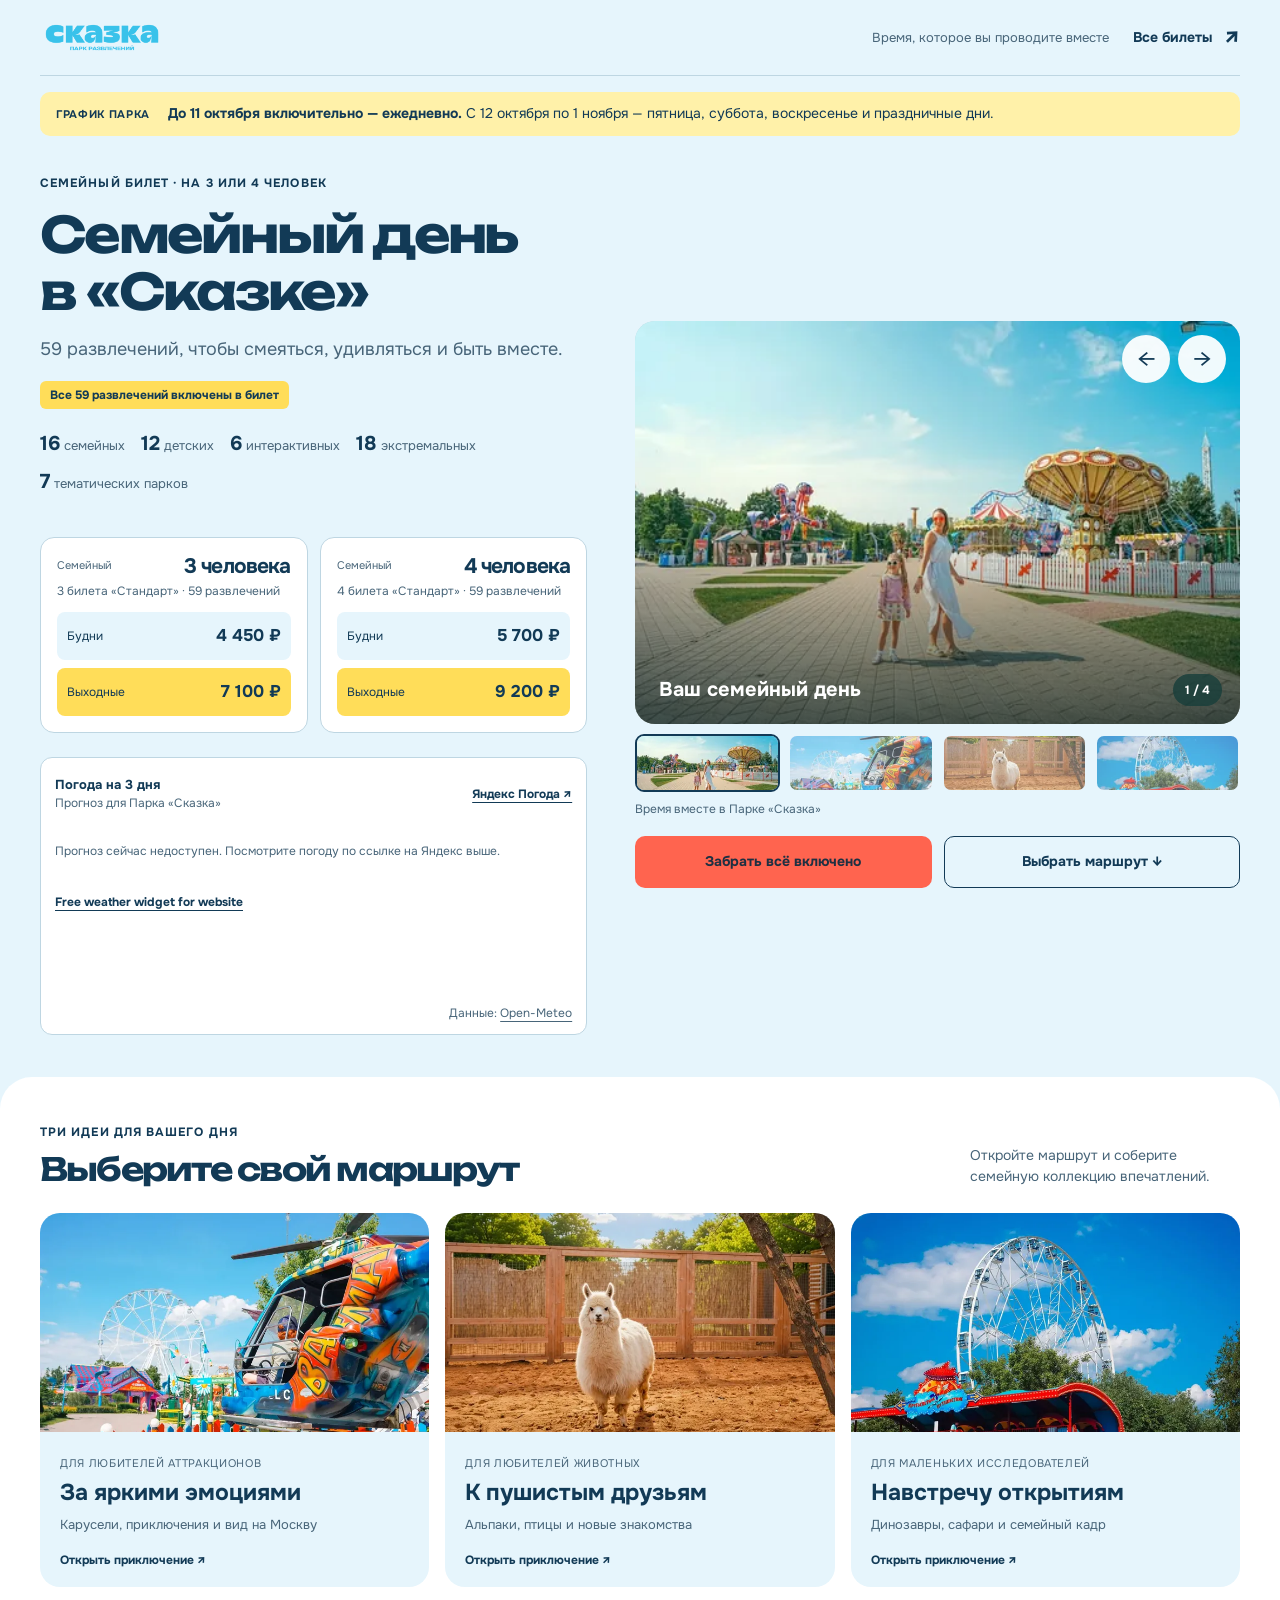
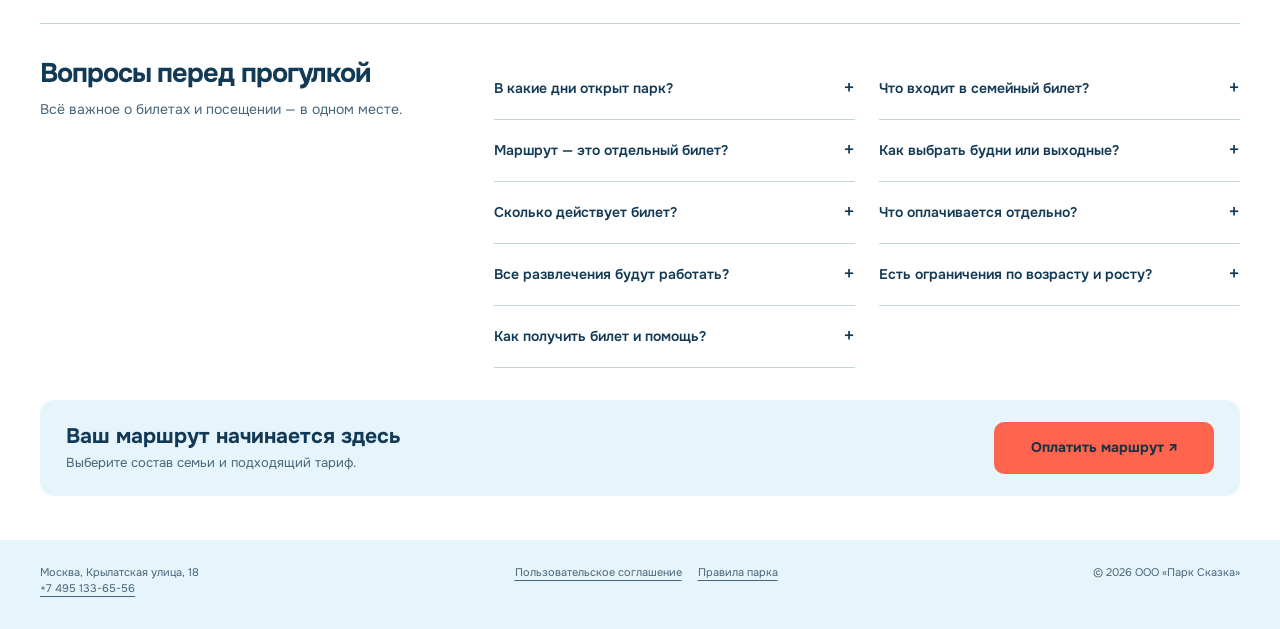
==== commit 5a409543: "Update landing schedule, imagery, and tracking" ====
--- a/family-ticket/index.html
+++ b/family-ticket/index.html
@@ -17,18 +17,18 @@
 <script src="tracking-config.js"></script><script src="script.js" defer></script><script src="../shared/ui.js" defer></script>
 </head>
 <body data-page="family-ticket">
-<noscript><div><img src="https://top-fwz1.mail.ru/counter?id=3782185;js=na" style="position:absolute;left:-9999px;" alt="Top.Mail.Ru"></div></noscript>
-<noscript><div><img src="https://mc.yandex.ru/watch/37767130" style="position:absolute;left:-9999px;" alt=""></div></noscript>
+<noscript><div><img src="https://top-fwz1.mail.ru/counter?id=3794718;js=na" style="position:absolute;left:-9999px;" alt="Top.Mail.Ru"></div></noscript>
+<noscript><div><img src="https://mc.yandex.ru/watch/107188789" style="position:absolute;left:-9999px;" alt=""></div></noscript>
 <a class="skip-link" href="#tickets">К тарифам</a>
 <header class="site-header wrap">
 <a class="brand" href="https://parkskazka.com/" aria-label="На сайт Парка Сказка"><img src="assets/skazka-logo.png" alt="Парк Сказка" width="124" height="36"></a>
 <p class="header-note">Время, которое вы проводите вместе</p>
 <a class="header-buy" href="https://prices.parkskazka.com/">Все билеты</a>
 </header>
-<aside class="season-notice wrap" aria-label="График работы парка"><span>График парка</span><p>С 5 по 31 октября — <strong>пятница, суббота и воскресенье.</strong></p></aside>
+<aside class="season-notice wrap" aria-label="График работы парка"><span>График парка</span><p><strong>До 11 октября включительно — ежедневно.</strong> С 12 октября по 1 ноября — пятница, суббота, воскресенье и праздничные дни.</p></aside>
 <main>
 <section class="hero wrap" aria-labelledby="family-title">
-<div class="hero-copy"><p class="eyebrow">Семейный билет · на 3 или 4 человек</p><h1 id="family-title"><span>Семейный день</span><span>в «Сказке»</span></h1><p class="hero-lead">59 развлечений, чтобы смеяться, удивляться и быть вместе. Любимые — без лимита посещений.</p><span class="included-label">Все 59 развлечений включены в билет</span><ul class="benefits" aria-label="Развлечения в билете"><li><strong>16</strong>семейных</li><li><strong>12</strong>детских</li><li><strong>6</strong>интерактивных</li><li><strong>18</strong>экстремальных</li><li><strong>7</strong>тематических парков</li></ul></div>
+<div class="hero-copy"><p class="eyebrow">Семейный билет · на 3 или 4 человек</p><h1 id="family-title"><span>Семейный день</span><span>в «Сказке»</span></h1><p class="hero-lead">59 развлечений, чтобы смеяться, удивляться и быть вместе.</p><span class="included-label">Все 59 развлечений включены в билет</span><ul class="benefits" aria-label="Развлечения в билете"><li><strong>16</strong>семейных</li><li><strong>12</strong>детских</li><li><strong>6</strong>интерактивных</li><li><strong>18</strong>экстремальных</li><li><strong>7</strong>тематических парков</li></ul></div>
 <div class="gallery-block"><div class="gallery" data-gallery role="group" aria-label="Фотогалерея">
 <div class="gallery-stage">
 <figure class="gallery-slide" data-name="Ваш семейный день"><img src="assets/hero-poster-480.webp" srcset="assets/hero-poster-480.webp 480w, assets/hero-poster-1200.webp 1200w" sizes="(max-width: 760px) calc(100vw - 32px), 48vw" alt="Время вместе в Парке «Сказка»" width="1200" height="800" draggable="false" fetchpriority="high"><figcaption>Ваш семейный день</figcaption></figure>
@@ -48,7 +48,7 @@
 <section class="explore" id="routes" aria-labelledby="route-title"><div class="wrap">
 <div class="section-heading"><div><p class="eyebrow">Три идеи для вашего дня</p><h2 id="route-title">Выберите свой маршрут</h2></div><p>Откройте маршрут и соберите семейную коллекцию впечатлений.</p></div>
 <div class="route-grid"><button class="route-card" type="button" data-dialog-template="route-ride" data-dialog-goal="family_route_open" aria-haspopup="dialog"><img src="assets/ride-320.webp" srcset="assets/ride-320.webp 320w, assets/ride-720.webp 720w, assets/ride.webp 1200w" sizes="(max-width: 760px) 105px, 30vw" alt="" width="720" height="480" loading="lazy" draggable="false"><span class="route-card-copy"><small>Для любителей аттракционов</small><strong>За яркими эмоциями</strong><span class="route-hint">Карусели, приключения и вид на Москву</span><span class="card-open">Открыть приключение ↗</span></span></button><button class="route-card" type="button" data-dialog-template="route-friends" data-dialog-goal="family_route_open" aria-haspopup="dialog"><img src="assets/alpaca-320.webp" srcset="assets/alpaca-320.webp 320w, assets/alpaca-720.webp 720w, assets/alpaca.webp 1200w" sizes="(max-width: 760px) 105px, 30vw" alt="" width="720" height="480" loading="lazy" draggable="false"><span class="route-card-copy"><small>Для любителей животных</small><strong>К пушистым друзьям</strong><span class="route-hint">Альпаки, птицы и новые знакомства</span><span class="card-open">Открыть приключение ↗</span></span></button><button class="route-card" type="button" data-dialog-template="route-discover" data-dialog-goal="family_route_open" aria-haspopup="dialog"><img src="assets/ferris-320.webp" srcset="assets/ferris-320.webp 320w, assets/ferris-720.webp 720w, assets/ferris.webp 1200w" sizes="(max-width: 760px) 105px, 30vw" alt="" width="720" height="480" loading="lazy" draggable="false"><span class="route-card-copy"><small>Для маленьких исследователей</small><strong>Навстречу открытиям</strong><span class="route-hint">Динозавры, сафари и семейный кадр</span><span class="card-open">Открыть приключение ↗</span></span></button></div>
-<div class="faq-section"><div class="faq-heading"><h2>Вопросы перед прогулкой</h2><p>Всё важное о билетах и посещении — в одном месте.</p></div><div class="faq"><details><summary>В какие дни парк открыт в октябре?</summary><p>С 5 по 31 октября парк работает по пятницам, субботам и воскресеньям. Планируйте посещение на один из этих дней.</p></details><details><summary>Что входит в семейный билет?</summary><p>Три или четыре билета «Стандарт» — по числу гостей. Для каждого включены 59 развлечений: семейные и детские аттракционы, интерактивные локации, экстремальные аттракционы и семь тематических парков.</p></details><details><summary>Маршрут — это отдельный билет?</summary><p>Нет. Это идея прогулки и мини-задания для семьи. Вы можете менять порядок и выбирать другие развлечения из своего тарифа.</p></details><details><summary>Как выбрать будни или выходные?</summary><p>Для октябрьского графика выбирайте будний тариф на пятницу, выходной — на субботу или воскресенье. В официальные праздничные дни действует выходной тариф.</p></details><details><summary>Сколько действует билет?</summary><p>Билет активируется при первом проходе и действует до конца этого дня. Возвращаться к включённым в тариф развлечениям можно в течение дня.</p></details><details><summary>Что оплачивается отдельно?</summary><p>Питание, корм для животных и дополнительные услуги не входят в стоимость, если иное не указано в выбранном тарифе.</p></details><details><summary>Все развлечения будут работать?</summary><p>Работа площадок зависит от погоды и технических условий. Перед поездкой проверьте <a href="https://parkskazka.com/entertainment-traffic-light/">что сейчас работает</a> на сайте парка.</p></details><details><summary>Есть ограничения по возрасту и росту?</summary><p>У каждого аттракциона и парка свои правила допуска. Перед посещением проверьте их на странице площадки и следуйте указаниям сотрудников.</p></details><details><summary>Как получить билет и помощь?</summary><p>После оплаты билет с QR-кодом придёт на указанный email. По вопросам покупки и посещения: <a href="tel:+74951336556">+7 495 133-65-56</a> или <a href="mailto:info@parkskazka.com">info@parkskazka.com</a>.</p></details></div></div>
+<div class="faq-section"><div class="faq-heading"><h2>Вопросы перед прогулкой</h2><p>Всё важное о билетах и посещении — в одном месте.</p></div><div class="faq"><details><summary>В какие дни открыт парк?</summary><p>До 11 октября 2026 года включительно парк открыт ежедневно. С 12 октября по 1 ноября 2026 года включительно — по пятницам, субботам, воскресеньям и в праздничные дни.</p></details><details><summary>Что входит в семейный билет?</summary><p>Три или четыре билета «Стандарт» — по числу гостей. Для каждого включены 59 развлечений: семейные и детские аттракционы, интерактивные локации, экстремальные аттракционы и семь тематических парков.</p></details><details><summary>Маршрут — это отдельный билет?</summary><p>Нет. Это идея прогулки и мини-задания для семьи. Вы можете менять порядок и выбирать другие развлечения из своего тарифа.</p></details><details><summary>Как выбрать будни или выходные?</summary><p>В обычные будни выбирайте тариф буднего дня, в субботу, воскресенье и официальные праздничные дни — тариф выходного дня. С 12 октября из будних дней парк открыт только по пятницам.</p></details><details><summary>Сколько действует билет?</summary><p>Билет активируется при первом проходе и действует до конца этого дня. Возвращаться к включённым в тариф развлечениям можно в течение дня.</p></details><details><summary>Что оплачивается отдельно?</summary><p>Питание, корм для животных и дополнительные услуги не входят в стоимость, если иное не указано в выбранном тарифе.</p></details><details><summary>Все развлечения будут работать?</summary><p>Работа площадок зависит от погоды и технических условий. Перед поездкой проверьте <a href="https://parkskazka.com/entertainment-traffic-light/">что сейчас работает</a> на сайте парка.</p></details><details><summary>Есть ограничения по возрасту и росту?</summary><p>У каждого аттракциона и парка свои правила допуска. Перед посещением проверьте их на странице площадки и следуйте указаниям сотрудников.</p></details><details><summary>Как получить билет и помощь?</summary><p>После оплаты билет с QR-кодом придёт на указанный email. По вопросам покупки и посещения: <a href="tel:+74951336556">+7 495 133-65-56</a> или <a href="mailto:info@parkskazka.com">info@parkskazka.com</a>.</p></details></div></div>
 <div class="closing-cta"><div><strong>Ваш маршрут начинается здесь</strong><p>Выберите состав семьи и подходящий тариф.</p></div><a class="button button--primary" data-micro-goal="family_tariff_selector_open" href="#tickets">Оплатить маршрут ↗</a></div>
 </div></section>
 <template id="route-ride"><img class="dialog-image" src="assets/ride-720.webp" alt="Для любителей аттракционов" width="720" height="480"><div class="dialog-content"><p class="eyebrow">Семейное приключение</p><h2>За яркими эмоциями</h2><p>Начните с лёгкого, найдите любимый аттракцион и завершите прогулку видом на парк. Темп и порядок выбираете вы.</p><fieldset class="mission-list"><legend>Три задания для вашей команды</legend><label class="mission"><input type="checkbox"><span><strong>1. Выберите первый аттракцион</strong><small>Пусть каждый предложит свой вариант. Проверьте ограничения по росту и возрасту.</small></span></label><label class="mission"><input type="checkbox"><span><strong>2. Найдите семейного фаворита</strong><small>После поездки сравните впечатления: кто смеялся громче всех?</small></span></label><label class="mission"><input type="checkbox"><span><strong>3. Посмотрите на парк сверху</strong><small>На Колесе обозрения найдите места, где уже побывали.</small></span></label></fieldset><p class="mission-status" role="status">Ваши открытия: 0 из 3</p><p class="dialog-note">Это идея прогулки, а не отдельный тариф. Посещение — по правилам площадок и при их работе.</p><div class="dialog-actions"><a class="button button--primary" data-close-dialog href="#tickets">Выбрать билет</a><a class="button button--secondary" href="https://parkskazka.com/o-parke/shema-parka/">Схема парка ↗</a></div></div></template><template id="route-friends"><img class="dialog-image" src="assets/alpaca-720.webp" alt="Для любителей животных" width="720" height="480"><div class="dialog-content"><p class="eyebrow">Семейное приключение</p><h2>К пушистым друзьям</h2><p>Соберите день из тёплых встреч. Наблюдайте за животными, задавайте вопросы сотрудникам и знакомьтесь в спокойном темпе.</p><fieldset class="mission-list"><legend>Три задания для вашей команды</legend><label class="mission"><input type="checkbox"><span><strong>1. Узнайте альпаку уакайа</strong><small>В Альпака Парке обратите внимание на густую мягкую шерсть.</small></span></label><label class="mission"><input type="checkbox"><span><strong>2. Откройте мир птиц</strong><small>В Авиариуме найдите птицу с самым необычным оперением.</small></span></label><label class="mission"><input type="checkbox"><span><strong>3. Познакомьтесь с обитателями ЕНОТиИ</strong><small>Попробуйте вместе вспомнить всех животных, которых увидели.</small></span></label></fieldset><p class="mission-status" role="status">Ваши открытия: 0 из 3</p><p class="dialog-note">Это идея прогулки, а не отдельный тариф. Посещение — по правилам площадок и при их работе.</p><div class="dialog-actions"><a class="button button--primary" data-close-dialog href="#tickets">Выбрать билет</a><a class="button button--secondary" href="https://parkskazka.com/o-parke/shema-parka/">Схема парка ↗</a></div></div></template><template id="route-discover"><img class="dialog-image" src="assets/ferris-720.webp" alt="Для маленьких исследователей" width="720" height="480"><div class="dialog-content"><p class="eyebrow">Семейное приключение</p><h2>Навстречу открытиям</h2><p>Отправьтесь в небольшую экспедицию: познакомьтесь с древним миром, найдите сюрпризы в джунглях и сохраните общий кадр.</p><fieldset class="mission-list"><legend>Три задания для вашей команды</legend><label class="mission"><input type="checkbox"><span><strong>1. Найдите самого большого динозавра</strong><small>В Дино Парке сравните его размер со своим ростом.</small></span></label><label class="mission"><input type="checkbox"><span><strong>2. Отправьтесь в Дино Сафари</strong><small>Во время поездки заметите ли вы заброшенную лабораторию?</small></span></label><label class="mission"><input type="checkbox"><span><strong>3. Сохраните открытие дня</strong><small>Сделайте семейное фото и придумайте ему название.</small></span></label></fieldset><p class="mission-status" role="status">Ваши открытия: 0 из 3</p><p class="dialog-note">Это идея прогулки, а не отдельный тариф. Посещение — по правилам площадок и при их работе.</p><div class="dialog-actions"><a class="button button--primary" data-close-dialog href="#tickets">Выбрать билет</a><a class="button button--secondary" href="https://parkskazka.com/o-parke/shema-parka/">Схема парка ↗</a></div></div></template>
